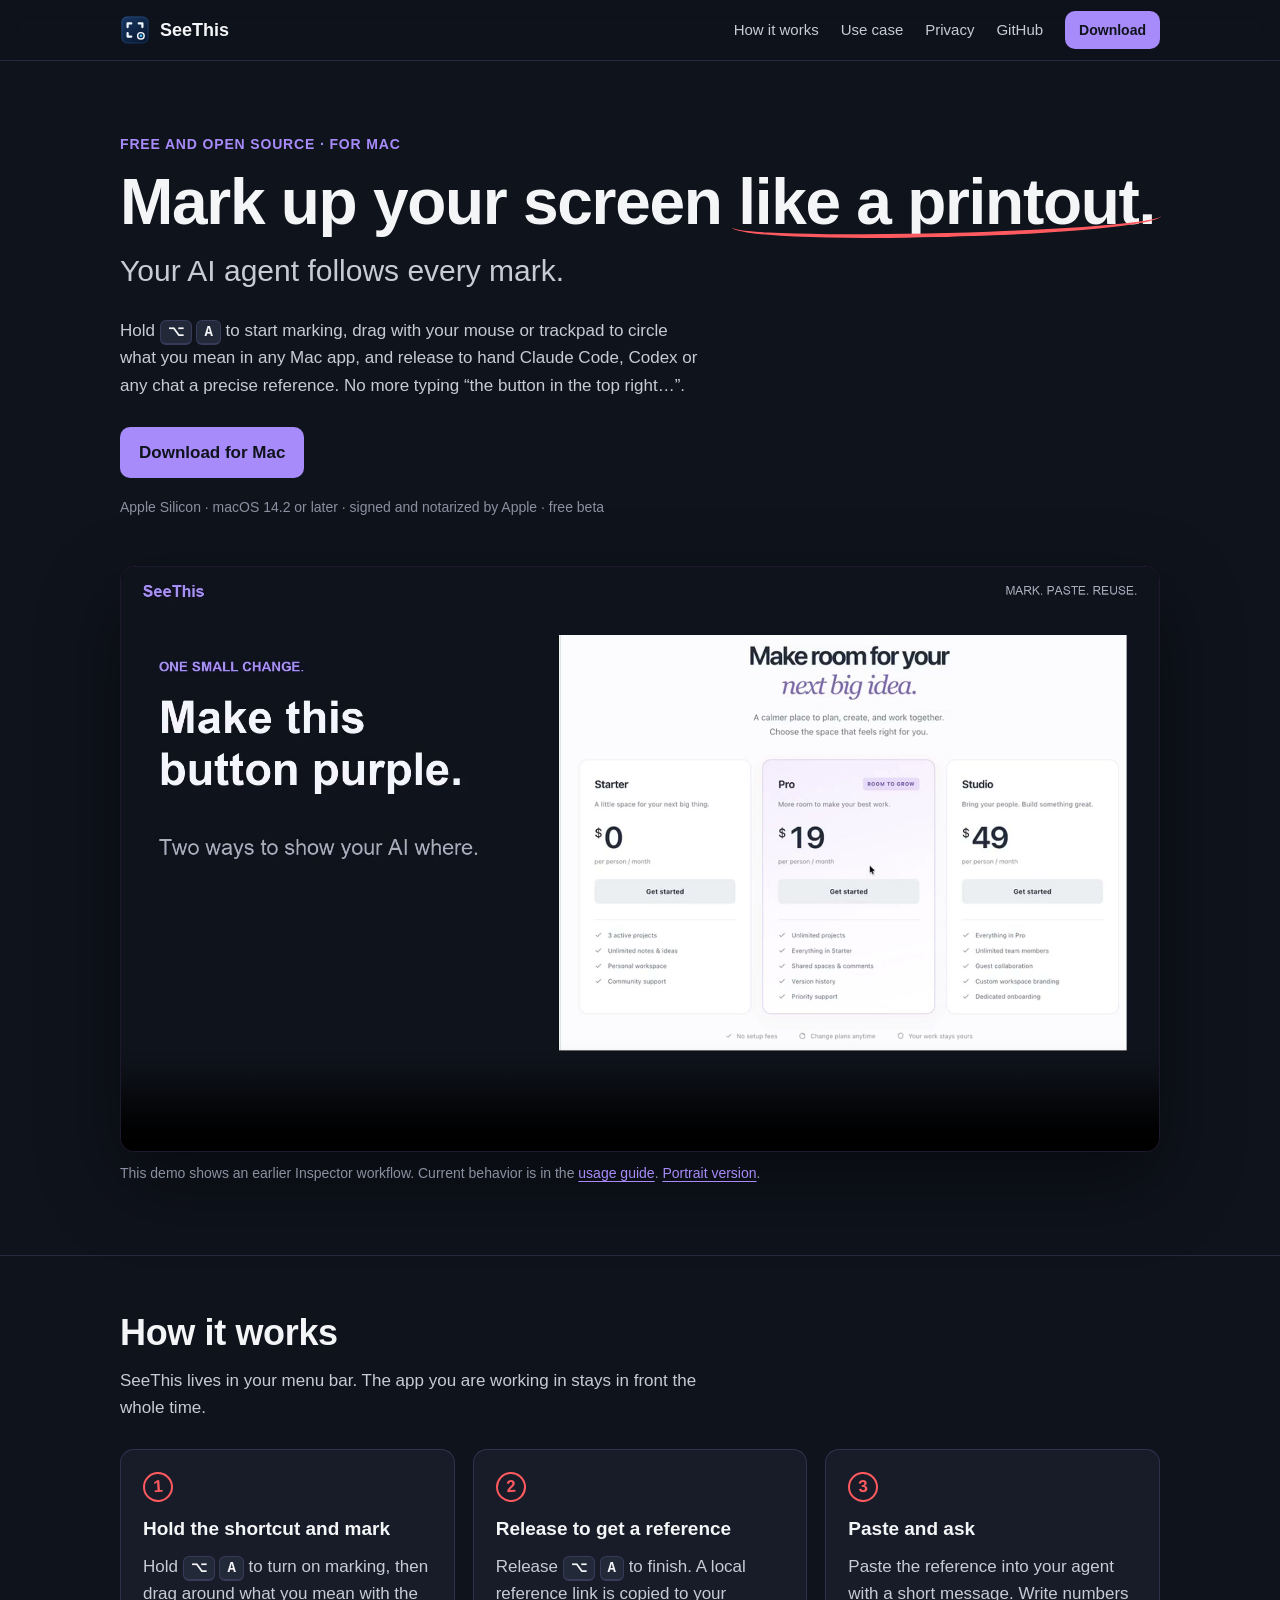
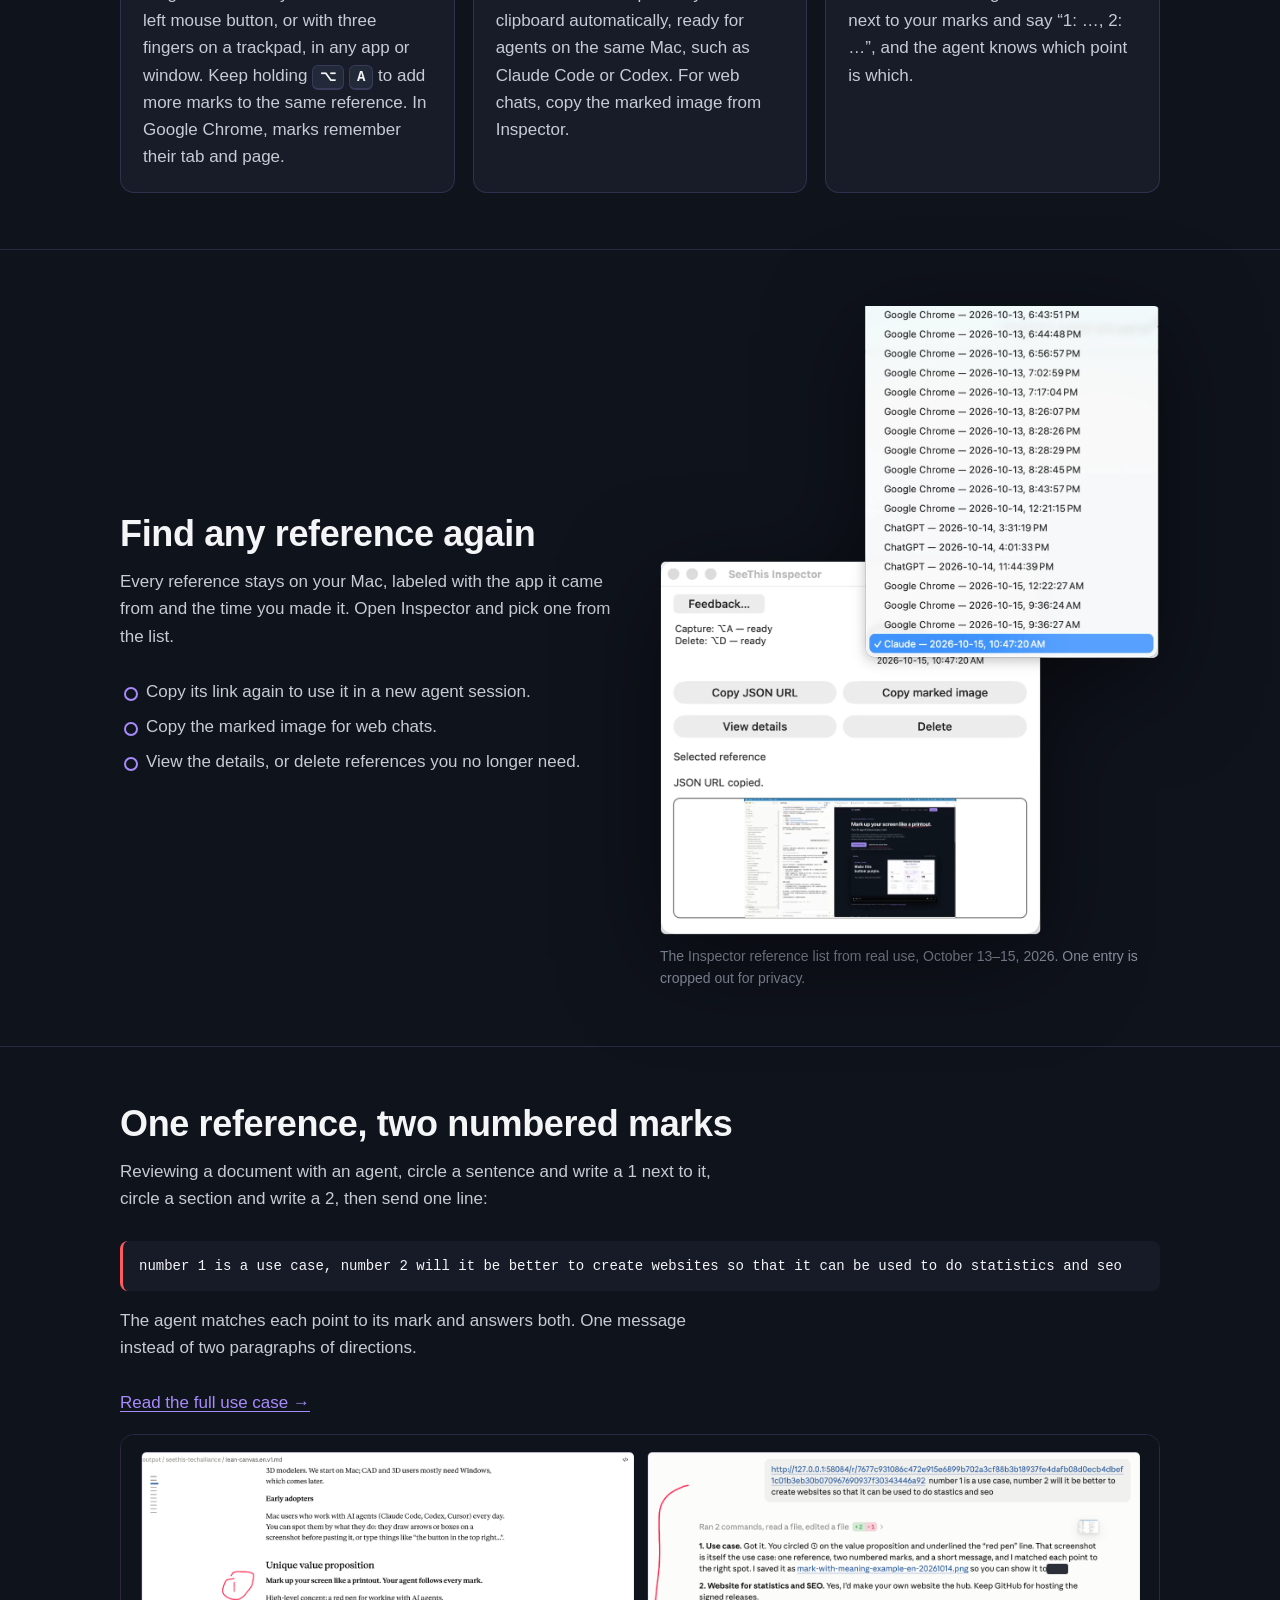
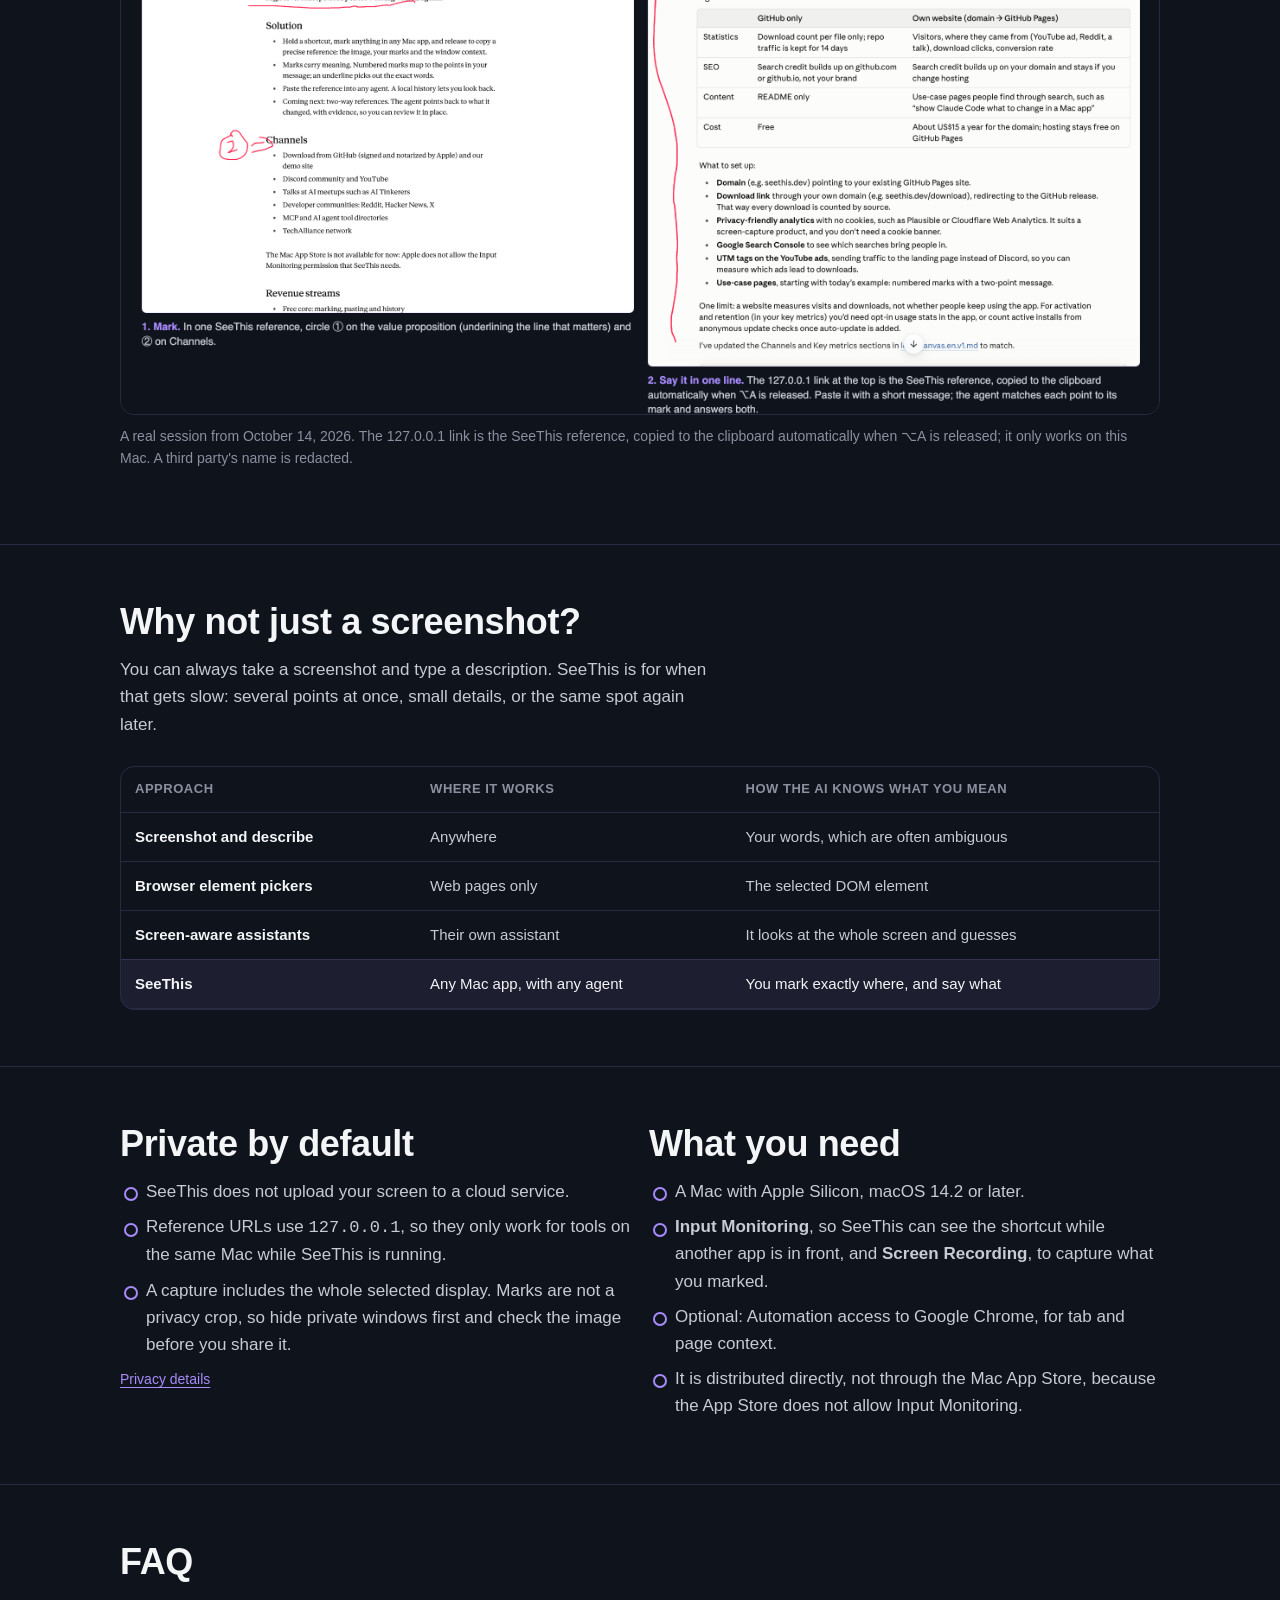
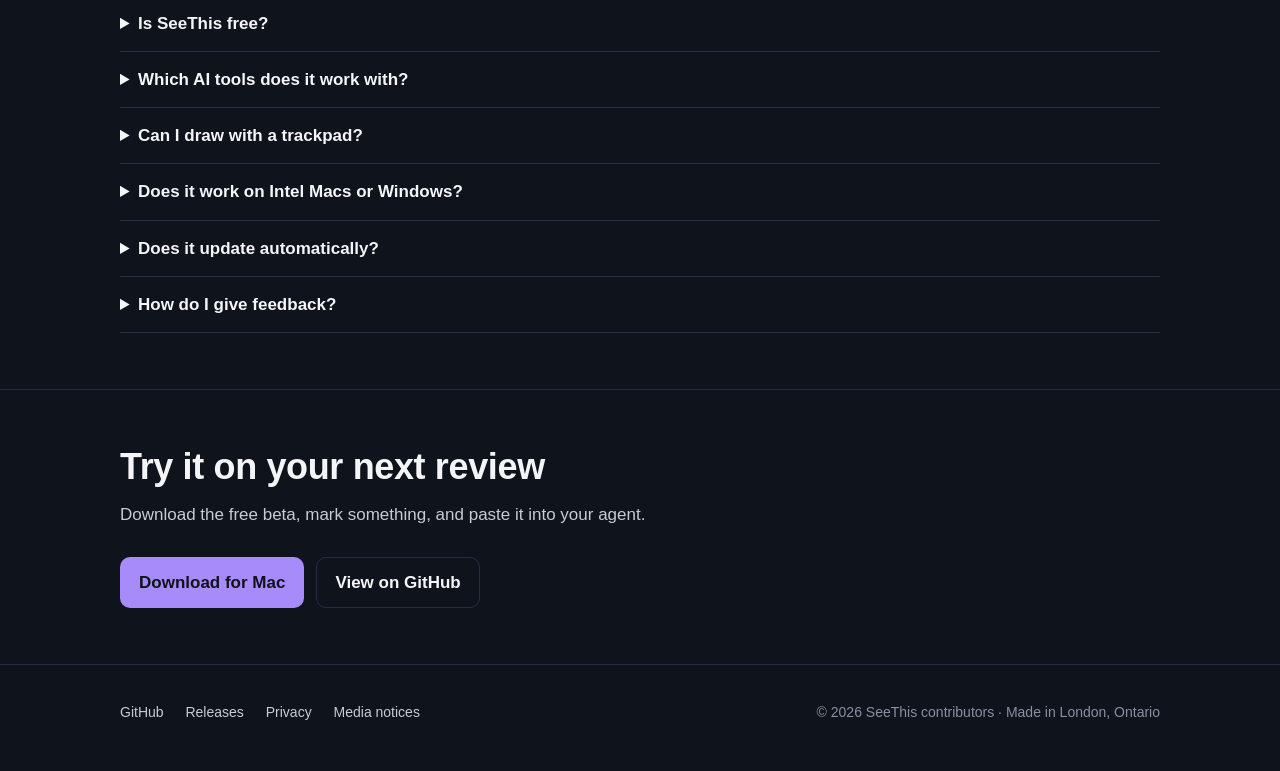
==== index.html @ 5abd6891 "Fix Inspector section layout: inside the page container, two columns, background removed Co-Authored" ====
<!doctype html>
<html lang="en">
<head>
  <meta charset="utf-8">
  <meta name="viewport" content="width=device-width, initial-scale=1">
  <title>SeeThis: mark up your Mac screen for AI agents</title>
  <meta name="description" content="SeeThis is a free, open-source Mac app for working with AI agents. Hold a shortcut, mark anything on your screen, and give Claude Code, Codex or any chat a precise reference instead of a vague screenshot.">
  <link rel="canonical" href="https://seethis.dev/">
  <link rel="icon" href="/assets/icon.svg" type="image/svg+xml">
  <link rel="apple-touch-icon" href="/assets/apple-touch-icon.png">
  <meta name="theme-color" content="#0f131c">

  <meta property="og:type" content="website">
  <meta property="og:site_name" content="SeeThis">
  <meta property="og:url" content="https://seethis.dev/">
  <meta property="og:title" content="SeeThis: mark up your Mac screen for AI agents">
  <meta property="og:description" content="Mark up your screen like a printout. Your agent follows every mark. Free and open source for Mac.">
  <meta property="og:image" content="https://seethis.dev/assets/og.png">
  <meta property="og:image:width" content="1200">
  <meta property="og:image:height" content="630">
  <meta name="twitter:card" content="summary_large_image">
  <meta name="twitter:title" content="SeeThis: mark up your Mac screen for AI agents">
  <meta name="twitter:description" content="Mark up your screen like a printout. Your agent follows every mark.">
  <meta name="twitter:image" content="https://seethis.dev/assets/og.png">

  <link rel="stylesheet" href="/assets/site.css?v=8">

  <script type="application/ld+json">
  {
    "@context": "https://schema.org",
    "@type": "SoftwareApplication",
    "name": "SeeThis",
    "description": "A Mac app for working with AI agents: mark anything on your screen and share a precise reference with Claude Code, Codex or any chat.",
    "applicationCategory": "DeveloperApplication",
    "operatingSystem": "macOS 14.2 or later (Apple Silicon)",
    "softwareVersion": "0.1.1-beta.1",
    "license": "https://opensource.org/licenses/MIT",
    "url": "https://seethis.dev/",
    "downloadUrl": "https://seethis.dev/download/",
    "image": "https://seethis.dev/assets/og.png",
    "offers": { "@type": "Offer", "price": "0", "priceCurrency": "USD" },
    "author": { "@type": "Person", "name": "Ying Zhang" },
    "sameAs": ["https://github.com/amingclawdev/seethis"]
  }
  </script>
</head>
<body>
  <header class="site-header">
    <div class="wrap">
      <a class="brand" href="/"><img src="/assets/icon.svg" alt="" width="30" height="30">SeeThis</a>
      <nav class="nav" aria-label="Main">
        <a href="#how">How it works</a>
        <a href="/use-cases/numbered-marks/">Use case</a>
        <a href="#privacy">Privacy</a>
        <a href="https://github.com/amingclawdev/seethis">GitHub</a>
        <a class="btn small" href="/download/">Download</a>
      </nav>
    </div>
  </header>

  <main>
    <section class="hero">
      <div class="wrap">
        <p class="eyebrow">Free and open source · for Mac</p>
        <h1>Mark up your screen <span class="mark">like a printout.</span></h1>
        <p class="sub">Your AI agent follows every mark.</p>
        <p class="lead">Hold <kbd>⌥</kbd> <kbd>A</kbd> to start marking, drag with your mouse or trackpad to circle what you mean in any Mac app, and release to hand Claude Code, Codex or any chat a precise reference. No more typing “the button in the top right…”.</p>
        <div class="cta">
          <a class="btn" href="/download/">Download for Mac</a>
          <span class="meta">Apple Silicon · macOS 14.2 or later · signed and notarized by Apple · free beta</span>
        </div>
      </div>
    </section>

    <section id="demo" class="flush">
      <div class="wrap">
        <div class="video-frame">
          <video controls playsinline preload="metadata" poster="/assets/demo/SeeThis-landscape-v3-thumbnail.jpg" aria-label="SeeThis demo video">
            <source src="/assets/demo/SeeThis-landscape-v3-public.mp4" type="video/mp4">
            Your browser cannot play this video. <a href="/assets/demo/SeeThis-landscape-v3-public.mp4">Open the MP4</a> instead.
          </video>
        </div>
        <p class="note">This demo shows an earlier Inspector workflow. Current behavior is in the <a href="https://github.com/amingclawdev/seethis/blob/main/docs/USAGE.md">usage guide</a>. <a href="/assets/demo/SeeThis-portrait-v3-public.mp4">Portrait version</a>.</p>
      </div>
    </section>

    <section id="how">
      <div class="wrap">
        <h2>How it works</h2>
        <p class="section-lead">SeeThis lives in your menu bar. The app you are working in stays in front the whole time.</p>
        <div class="grid three">
          <div class="card">
            <span class="step-num">1</span>
            <h3>Hold the shortcut and mark</h3>
            <p>Hold <kbd>⌥</kbd> <kbd>A</kbd> to turn on marking, then drag around what you mean with the left mouse button, or with three fingers on a trackpad, in any app or window. Keep holding <kbd>⌥</kbd> <kbd>A</kbd> to add more marks to the same reference. In Google Chrome, marks remember their tab and page.</p>
          </div>
          <div class="card">
            <span class="step-num">2</span>
            <h3>Release to get a reference</h3>
            <p>Release <kbd>⌥</kbd> <kbd>A</kbd> to finish. A local reference link is copied to your clipboard automatically, ready for agents on the same Mac, such as Claude Code or Codex. For web chats, copy the marked image from Inspector.</p>
          </div>
          <div class="card">
            <span class="step-num">3</span>
            <h3>Paste and ask</h3>
            <p>Paste the reference into your agent with a short message. Write numbers next to your marks and say “1: …, 2: …”, and the agent knows which point is which.</p>
          </div>
        </div>
      </div>
    </section>

    <section id="history">
      <div class="wrap split">
        <div>
          <h2>Find any reference again</h2>
          <p class="section-lead">Every reference stays on your Mac, labeled with the app it came from and the time you made it. Open Inspector and pick one from the list.</p>
          <ul class="checks">
            <li>Copy its link again to use it in a new agent session.</li>
            <li>Copy the marked image for web chats.</li>
            <li>View the details, or delete references you no longer need.</li>
          </ul>
        </div>
        <figure class="shot cutout">
          <img src="/assets/inspector-references.png" width="1165" height="1465" loading="lazy" alt="SeeThis Inspector with its reference list open: entries such as Google Chrome, ChatGPT and Claude, each with a date and time, plus Copy JSON URL, Copy marked image, View details and Delete buttons.">
          <figcaption>The Inspector reference list from real use, October 13–15, 2026. One entry is cropped out for privacy.</figcaption>
        </figure>
      </div>
    </section>

    <section id="usecase">
      <div class="wrap">
        <div>
          <h2>One reference, two numbered marks</h2>
          <p class="section-lead">Reviewing a document with an agent, circle a sentence and write a 1 next to it, circle a section and write a 2, then send one line:</p>
          <div class="quote">number 1 is a use case, number 2 will it be better to create websites so that it can be used to do statistics and seo</div>
          <p class="section-lead">The agent matches each point to its mark and answers both. One message instead of two paragraphs of directions.</p>
          </div>
        <p><a href="/use-cases/numbered-marks/">Read the full use case →</a></p>
        <figure class="shot">
          <a href="/assets/use-case-numbered-marks.png"><img src="/assets/use-case-numbered-marks.png" width="2400" height="1340" loading="lazy" alt="Left: a document with a hand-drawn circle 1 on the value proposition and circle 2 on Channels. Right: the pasted SeeThis reference link, the one-line message, and the agent's reply addressing point 1 and point 2 separately."></a>
          <figcaption>A real session from October 14, 2026. The 127.0.0.1 link is the SeeThis reference, copied to the clipboard automatically when ⌥A is released; it only works on this Mac. A third party's name is redacted.</figcaption>
        </figure>
      </div>
    </section>

    <section id="why">
      <div class="wrap">
        <h2>Why not just a screenshot?</h2>
        <p class="section-lead">You can always take a screenshot and type a description. SeeThis is for when that gets slow: several points at once, small details, or the same spot again later.</p>
        <div class="table-scroll">
          <table class="compare">
            <thead><tr><th>Approach</th><th>Where it works</th><th>How the AI knows what you mean</th></tr></thead>
            <tbody>
              <tr><td>Screenshot and describe</td><td>Anywhere</td><td>Your words, which are often ambiguous</td></tr>
              <tr><td>Browser element pickers</td><td>Web pages only</td><td>The selected DOM element</td></tr>
              <tr><td>Screen-aware assistants</td><td>Their own assistant</td><td>It looks at the whole screen and guesses</td></tr>
              <tr class="us"><td>SeeThis</td><td>Any Mac app, with any agent</td><td>You mark exactly where, and say what</td></tr>
            </tbody>
          </table>
        </div>
      </div>
    </section>

    <section id="privacy">
      <div class="wrap grid two">
        <div>
          <h2>Private by default</h2>
          <ul class="checks">
            <li>SeeThis does not upload your screen to a cloud service.</li>
            <li>Reference URLs use <code>127.0.0.1</code>, so they only work for tools on the same Mac while SeeThis is running.</li>
            <li>A capture includes the whole selected display. Marks are not a privacy crop, so hide private windows first and check the image before you share it.</li>
          </ul>
          <p class="note"><a href="https://github.com/amingclawdev/seethis/blob/main/PRIVACY.md">Privacy details</a></p>
        </div>
        <div>
          <h2>What you need</h2>
          <ul class="checks">
            <li>A Mac with Apple Silicon, macOS 14.2 or later.</li>
            <li><strong>Input Monitoring</strong>, so SeeThis can see the shortcut while another app is in front, and <strong>Screen Recording</strong>, to capture what you marked.</li>
            <li>Optional: Automation access to Google Chrome, for tab and page context.</li>
            <li>It is distributed directly, not through the Mac App Store, because the App Store does not allow Input Monitoring.</li>
          </ul>
        </div>
      </div>
    </section>

    <section id="faq">
      <div class="wrap">
        <h2>FAQ</h2>
        <details><summary>Is SeeThis free?</summary><p>Yes. SeeThis is open source under the MIT license.</p></details>
        <details><summary>Which AI tools does it work with?</summary><p>Agents running on the same Mac, such as Claude Code or Codex, can read the local reference URL directly. For web chats and remote assistants, paste or attach the marked image.</p></details>
        <details><summary>Can I draw with a trackpad?</summary><p>Yes. Hold <kbd>⌥</kbd> <kbd>A</kbd>, then click and drag, or use three-finger drag if it is turned on in System Settings → Accessibility → Pointer Control → Trackpad Options.</p></details>
        <details><summary>Does it work on Intel Macs or Windows?</summary><p>Not yet. The current beta is for Apple Silicon Macs on macOS 14.2 or later.</p></details>
        <details><summary>Does it update automatically?</summary><p>Not yet. New versions are published on the <a href="https://github.com/amingclawdev/seethis/releases">GitHub releases page</a>.</p></details>
        <details><summary>How do I give feedback?</summary><p>Choose Feedback… in the menu bar to open an email draft, or open an issue on <a href="https://github.com/amingclawdev/seethis/issues">GitHub</a>.</p></details>
      </div>
    </section>

    <section>
      <div class="wrap">
        <h2>Try it on your next review</h2>
        <p class="section-lead">Download the free beta, mark something, and paste it into your agent.</p>
        <div class="cta"><a class="btn" href="/download/">Download for Mac</a><a class="btn ghost" href="https://github.com/amingclawdev/seethis">View on GitHub</a></div>
      </div>
    </section>
  </main>

  <footer class="site-footer">
    <div class="wrap">
      <div>
        <a href="https://github.com/amingclawdev/seethis">GitHub</a>
        <a href="https://github.com/amingclawdev/seethis/releases">Releases</a>
        <a href="https://github.com/amingclawdev/seethis/blob/main/PRIVACY.md">Privacy</a>
        <a href="https://github.com/amingclawdev/seethis/blob/main/THIRD_PARTY_NOTICES.md">Media notices</a>
      </div>
      <div>© 2026 SeeThis contributors · Made in London, Ontario</div>
    </div>
  </footer>
</body>
</html>
---- assets/site.css ----
:root {
  --navy-900: #0f131c;
  --navy-800: #161b27;
  --navy-700: #222938;
  --ink: #f4f5f7;
  --ink-muted: #c6cbd4;
  --ink-faint: #8a90a0;
  --cyan: #a78bfa;
  --pen: #ff5a5f;
  --line: rgba(167, 139, 250, 0.18);
  --card: rgba(26, 31, 44, 0.78);
  --radius: 14px;
  --max: 1080px;
  color-scheme: dark;
}

* { box-sizing: border-box; }

html { scroll-behavior: smooth; }

body {
  margin: 0;
  background: var(--navy-900);
  background-image: radial-gradient(1100px 560px at 85% -12%, rgba(124, 92, 230, 0.22), transparent 70%);
  color: var(--ink);
  font: 17px/1.6 -apple-system, BlinkMacSystemFont, "SF Pro Text", "Segoe UI", Roboto, Helvetica, Arial, sans-serif;
  -webkit-font-smoothing: antialiased;
}

a { color: var(--cyan); text-underline-offset: 3px; }
a:hover { color: #c4b5fd; }
a:focus-visible, button:focus-visible, video:focus-visible { outline: 3px solid var(--cyan); outline-offset: 3px; border-radius: 6px; }

.wrap { max-width: var(--max); margin: 0 auto; padding: 0 20px; }

/* Header */
.site-header { position: sticky; top: 0; z-index: 10; background: rgba(15, 19, 28, 0.84); backdrop-filter: blur(10px); border-bottom: 1px solid var(--line); }
.site-header .wrap { display: flex; align-items: center; justify-content: space-between; height: 60px; gap: 16px; }
.brand { display: flex; align-items: center; gap: 10px; color: var(--ink); text-decoration: none; font-weight: 700; font-size: 18px; }
.brand img { width: 30px; height: 30px; }
.nav { display: flex; align-items: center; gap: 22px; font-size: 15px; }
.nav a { color: var(--ink-muted); text-decoration: none; }
.nav a:hover { color: var(--ink); }
.nav .btn { color: var(--navy-900); }

.btn { display: inline-flex; align-items: center; gap: 8px; padding: 11px 18px; border-radius: 10px; font-weight: 650; text-decoration: none; background: var(--cyan); color: var(--navy-900); border: 1px solid transparent; }
.btn:hover { background: #c4b5fd; color: var(--navy-900); }
.btn.ghost { background: transparent; color: var(--ink); border-color: var(--line); }
.btn.ghost:hover { border-color: var(--cyan); color: var(--ink); }
.btn.small { padding: 7px 13px; font-size: 14px; }

/* Hero */
.hero { padding: 72px 0 40px; }
section.hero { border-top: 0; }
.eyebrow { color: var(--cyan); font-weight: 650; font-size: 14px; letter-spacing: 0.06em; text-transform: uppercase; margin: 0 0 14px; }
h1 { font-size: clamp(36px, 6.2vw, 64px); line-height: 1.06; letter-spacing: -0.02em; margin: 0 0 10px; }
h1 .mark { position: relative; white-space: nowrap; }
h1 .mark::after { content: ""; position: absolute; left: -6px; right: -6px; bottom: 2px; height: 0.42em; border-bottom: 4px solid var(--pen); border-radius: 50%; transform: rotate(-1.5deg); }
.hero .sub { font-size: clamp(22px, 3vw, 30px); color: var(--ink-muted); margin: 0 0 22px; font-weight: 500; }
.hero p.lead { max-width: 62ch; color: var(--ink-muted); margin: 0 0 28px; }
.cta { display: flex; flex-wrap: wrap; gap: 12px; align-items: center; }
.cta .meta { color: var(--ink-faint); font-size: 14px; flex-basis: 100%; margin-top: 6px; }

/* Sections */
section { padding: 56px 0; border-top: 1px solid var(--line); }
section.flush { border-top: 0; padding-top: 8px; }
h2 { font-size: clamp(26px, 3.6vw, 36px); line-height: 1.15; letter-spacing: -0.01em; margin: 0 0 14px; }
h3 { font-size: 19px; margin: 0 0 8px; }
.section-lead { color: var(--ink-muted); max-width: 64ch; margin: 0 0 28px; }

.video-frame { border-radius: var(--radius); overflow: hidden; border: 1px solid var(--line); background: #000; box-shadow: 0 30px 80px rgba(0, 0, 0, 0.45); }
.video-frame video { display: block; width: 100%; aspect-ratio: 16 / 9; }
.note { color: var(--ink-faint); font-size: 14px; margin-top: 10px; }

.grid { display: grid; gap: 18px; }
.grid.three { grid-template-columns: repeat(3, 1fr); }
.grid.two { grid-template-columns: repeat(2, 1fr); }
.card { background: var(--card); border: 1px solid var(--line); border-radius: var(--radius); padding: 22px; }
.card p { color: var(--ink-muted); margin: 0; }
.step-num { display: inline-flex; width: 30px; height: 30px; align-items: center; justify-content: center; border: 2.5px solid var(--pen); border-radius: 50%; color: var(--pen); font-weight: 800; margin-bottom: 12px; transform: rotate(-4deg); }
kbd { font: 600 14px/1 ui-monospace, SFMono-Regular, Menlo, monospace; background: var(--navy-700); border: 1px solid var(--line); border-bottom-width: 2px; border-radius: 6px; padding: 3px 7px; color: var(--ink); }

.compare { width: 100%; border-collapse: collapse; font-size: 15px; }
.compare th, .compare td { text-align: left; padding: 12px 14px; border-bottom: 1px solid var(--line); vertical-align: top; }
.compare th { color: var(--ink-faint); font-weight: 600; font-size: 13px; text-transform: uppercase; letter-spacing: 0.04em; }
.compare td:first-child { font-weight: 600; color: var(--ink); }
.compare td { color: var(--ink-muted); }
.compare tr.us td { color: var(--ink); background: rgba(167, 139, 250, 0.09); }
.table-scroll { overflow-x: auto; border: 1px solid var(--line); border-radius: var(--radius); }

.usecase { display: grid; grid-template-columns: 1.1fr 1fr; gap: 28px; align-items: center; }
.usecase svg { width: 100%; height: auto; display: block; border-radius: var(--radius); border: 1px solid var(--line); }
.quote { background: var(--navy-800); border-left: 3px solid var(--pen); padding: 14px 16px; border-radius: 8px; color: var(--ink); font-family: ui-monospace, SFMono-Regular, Menlo, monospace; font-size: 14px; margin: 16px 0; }

ul.checks { list-style: none; padding: 0; margin: 0; }
ul.checks li { padding-left: 26px; position: relative; margin: 8px 0; color: var(--ink-muted); }
ul.checks li::before { content: ""; position: absolute; left: 4px; top: 0.55em; width: 10px; height: 10px; border-radius: 50%; border: 2px solid var(--cyan); }

details { border-bottom: 1px solid var(--line); padding: 14px 0; }
summary { cursor: pointer; font-weight: 600; }
details p { color: var(--ink-muted); margin: 10px 0 0; }

figure.shot { margin: 8px 0 18px; }
figure.shot img { display: block; width: 100%; height: auto; border-radius: var(--radius); border: 1px solid var(--line); }
.split { display: grid; grid-template-columns: 1fr 1fr; gap: 40px; align-items: center; }
.split figure.shot { margin: 0; }
figure.shot.cutout img { border: 0; border-radius: 0; filter: drop-shadow(0 24px 48px rgba(0, 0, 0, 0.5)); }
figure.shot figcaption { color: var(--ink-faint); font-size: 14px; margin-top: 10px; }

/* Article pages */
.article { max-width: 760px; }
.article p, .article li { color: var(--ink-muted); }
.article h2 { margin-top: 40px; }
.crumb { font-size: 14px; color: var(--ink-faint); margin: 32px 0 0; }
.crumb a { color: var(--ink-faint); }

/* Footer */
.site-footer { border-top: 1px solid var(--line); padding: 36px 0 48px; color: var(--ink-faint); font-size: 14px; }
.site-footer .wrap { display: flex; flex-wrap: wrap; justify-content: space-between; gap: 16px; }
.site-footer a { color: var(--ink-muted); text-decoration: none; margin-right: 18px; }
.site-footer a:hover { color: var(--ink); }

@media (max-width: 820px) {
  .grid.three, .grid.two, .usecase, .split { grid-template-columns: 1fr; }
  .nav a:not(.btn) { display: none; }
  .hero { padding-top: 48px; }
}
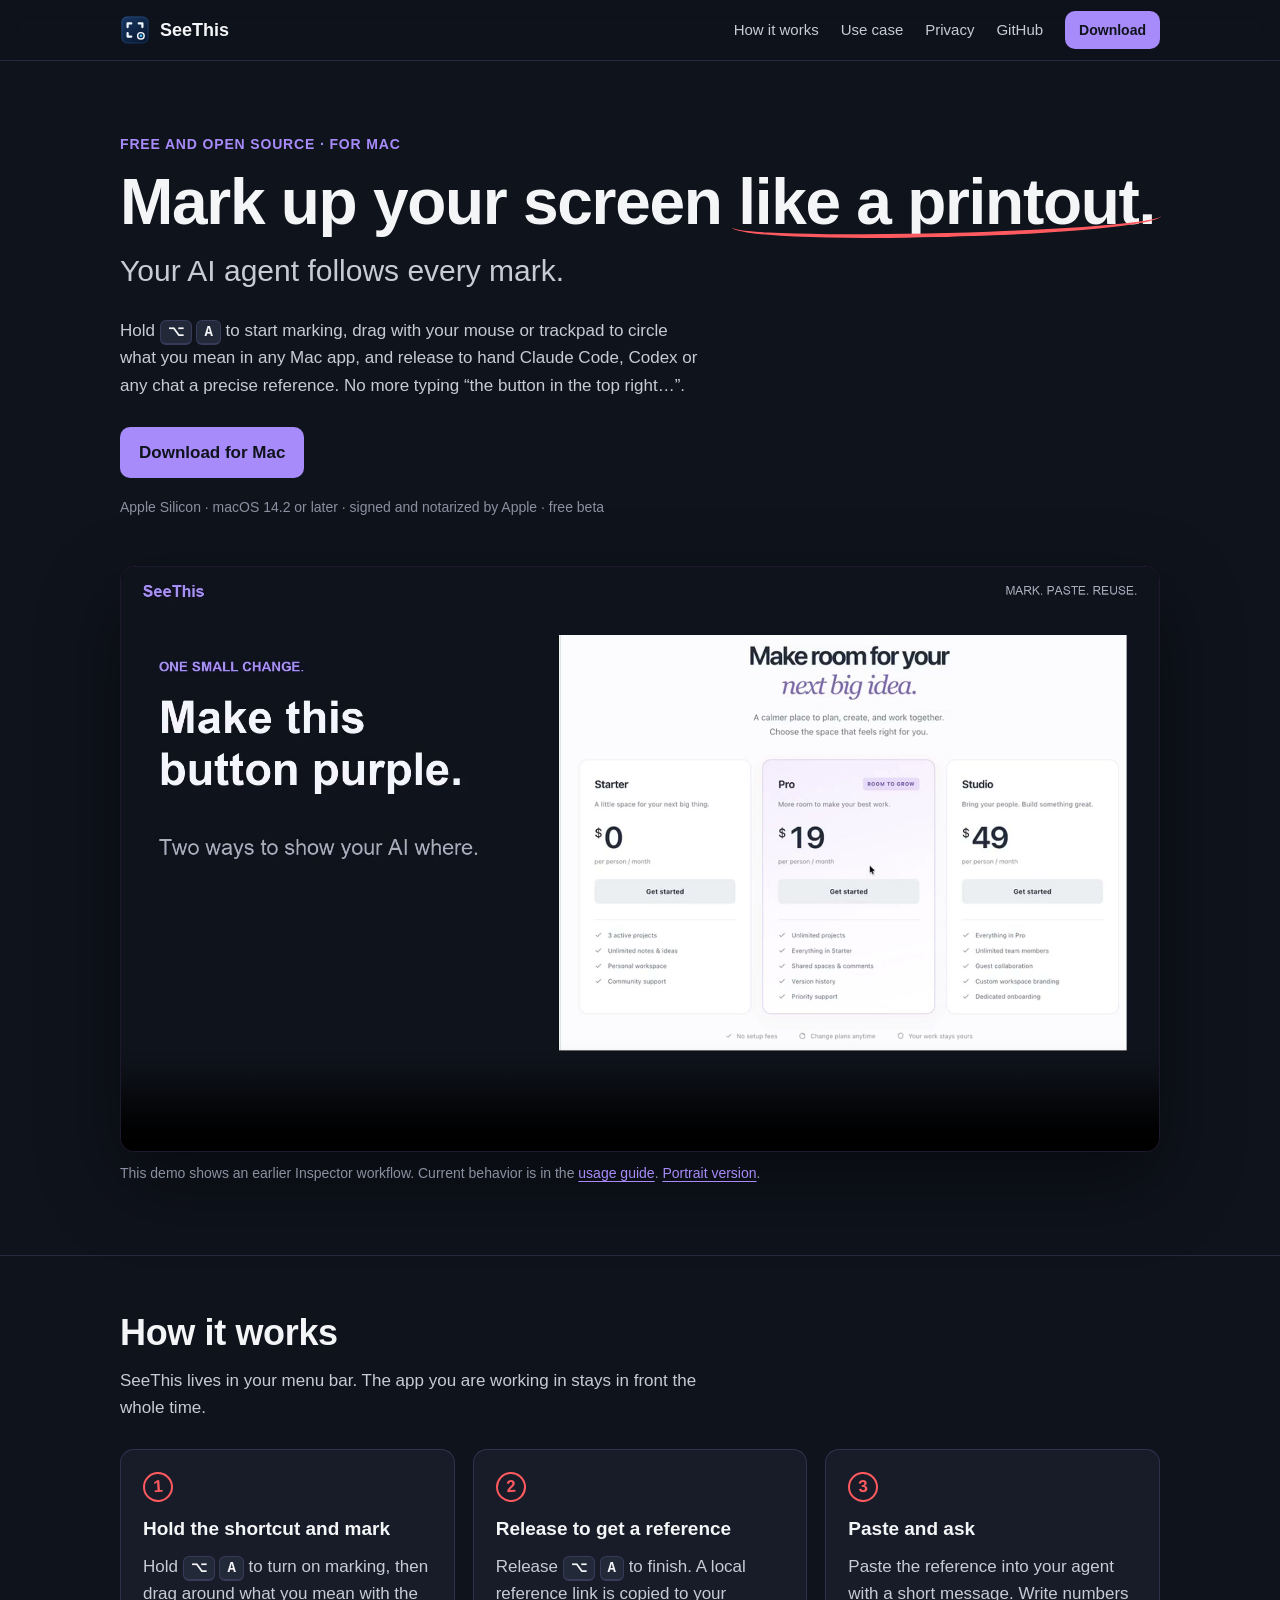
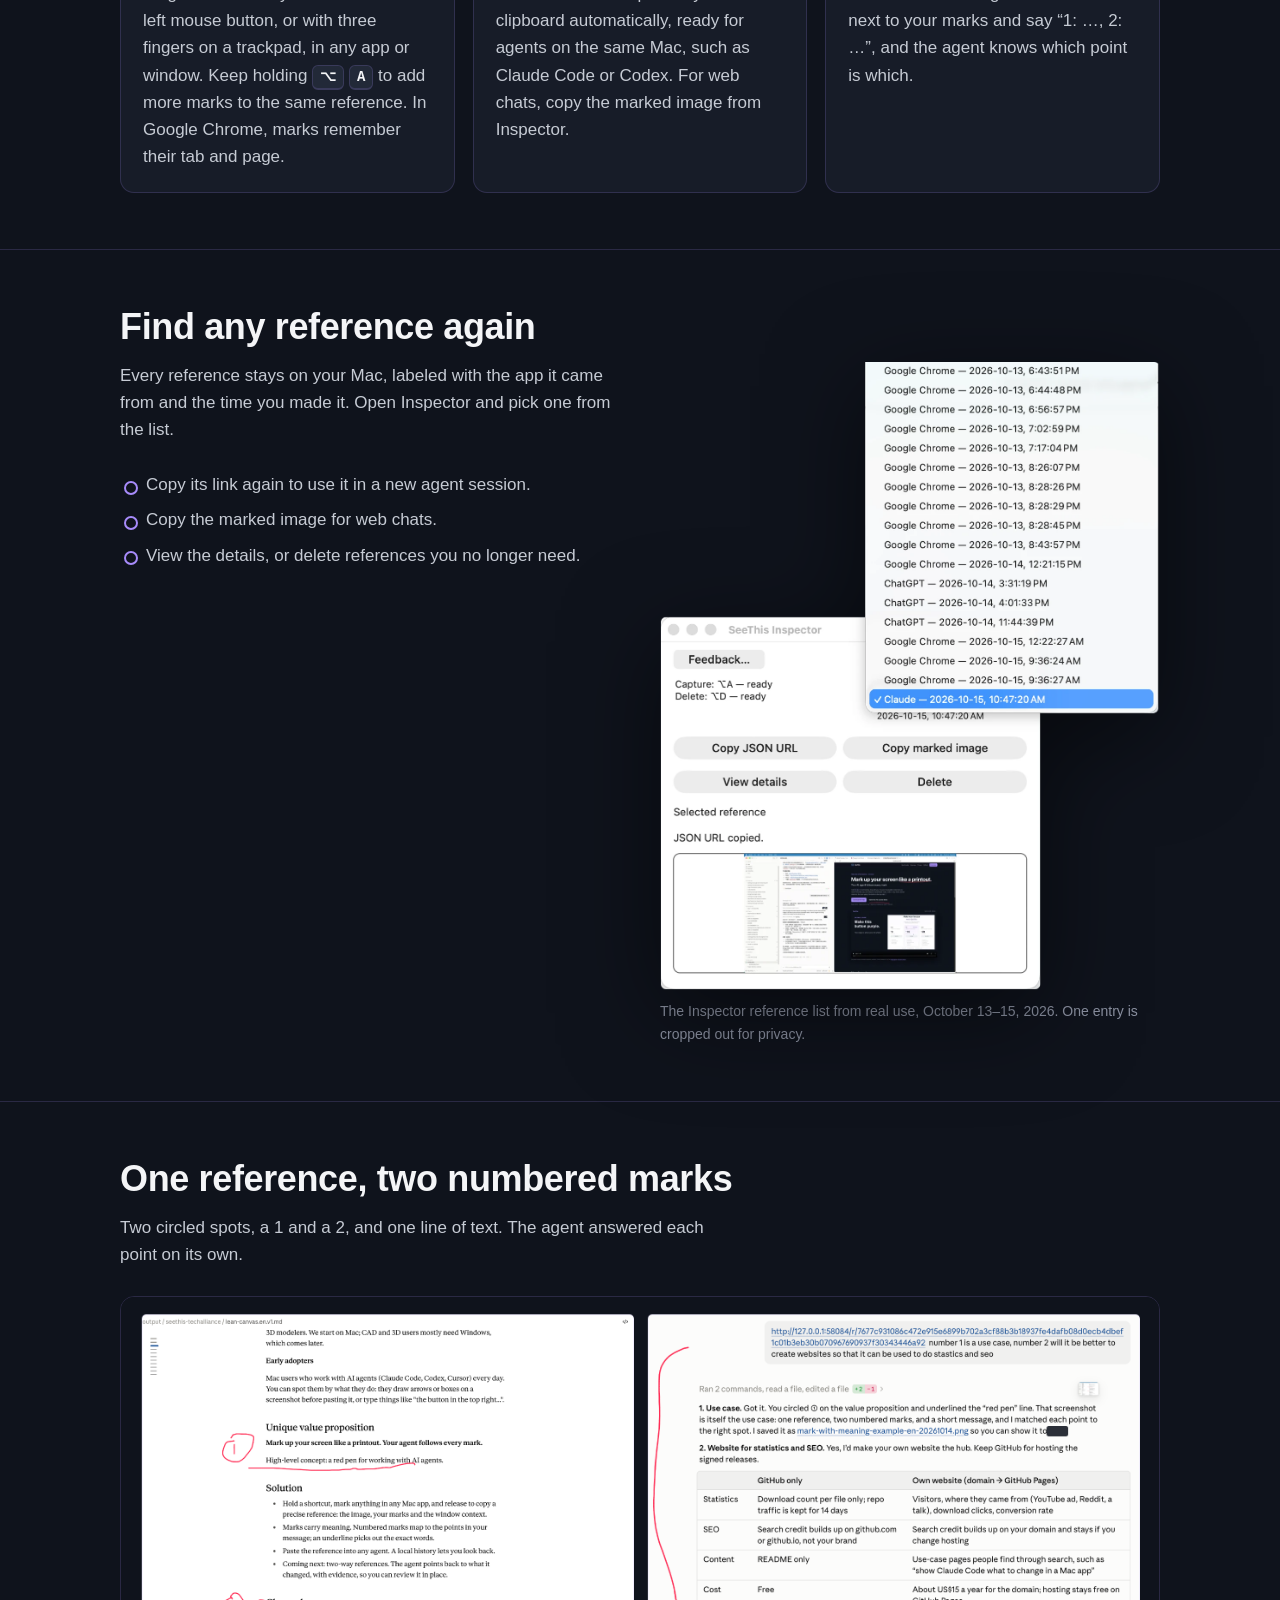
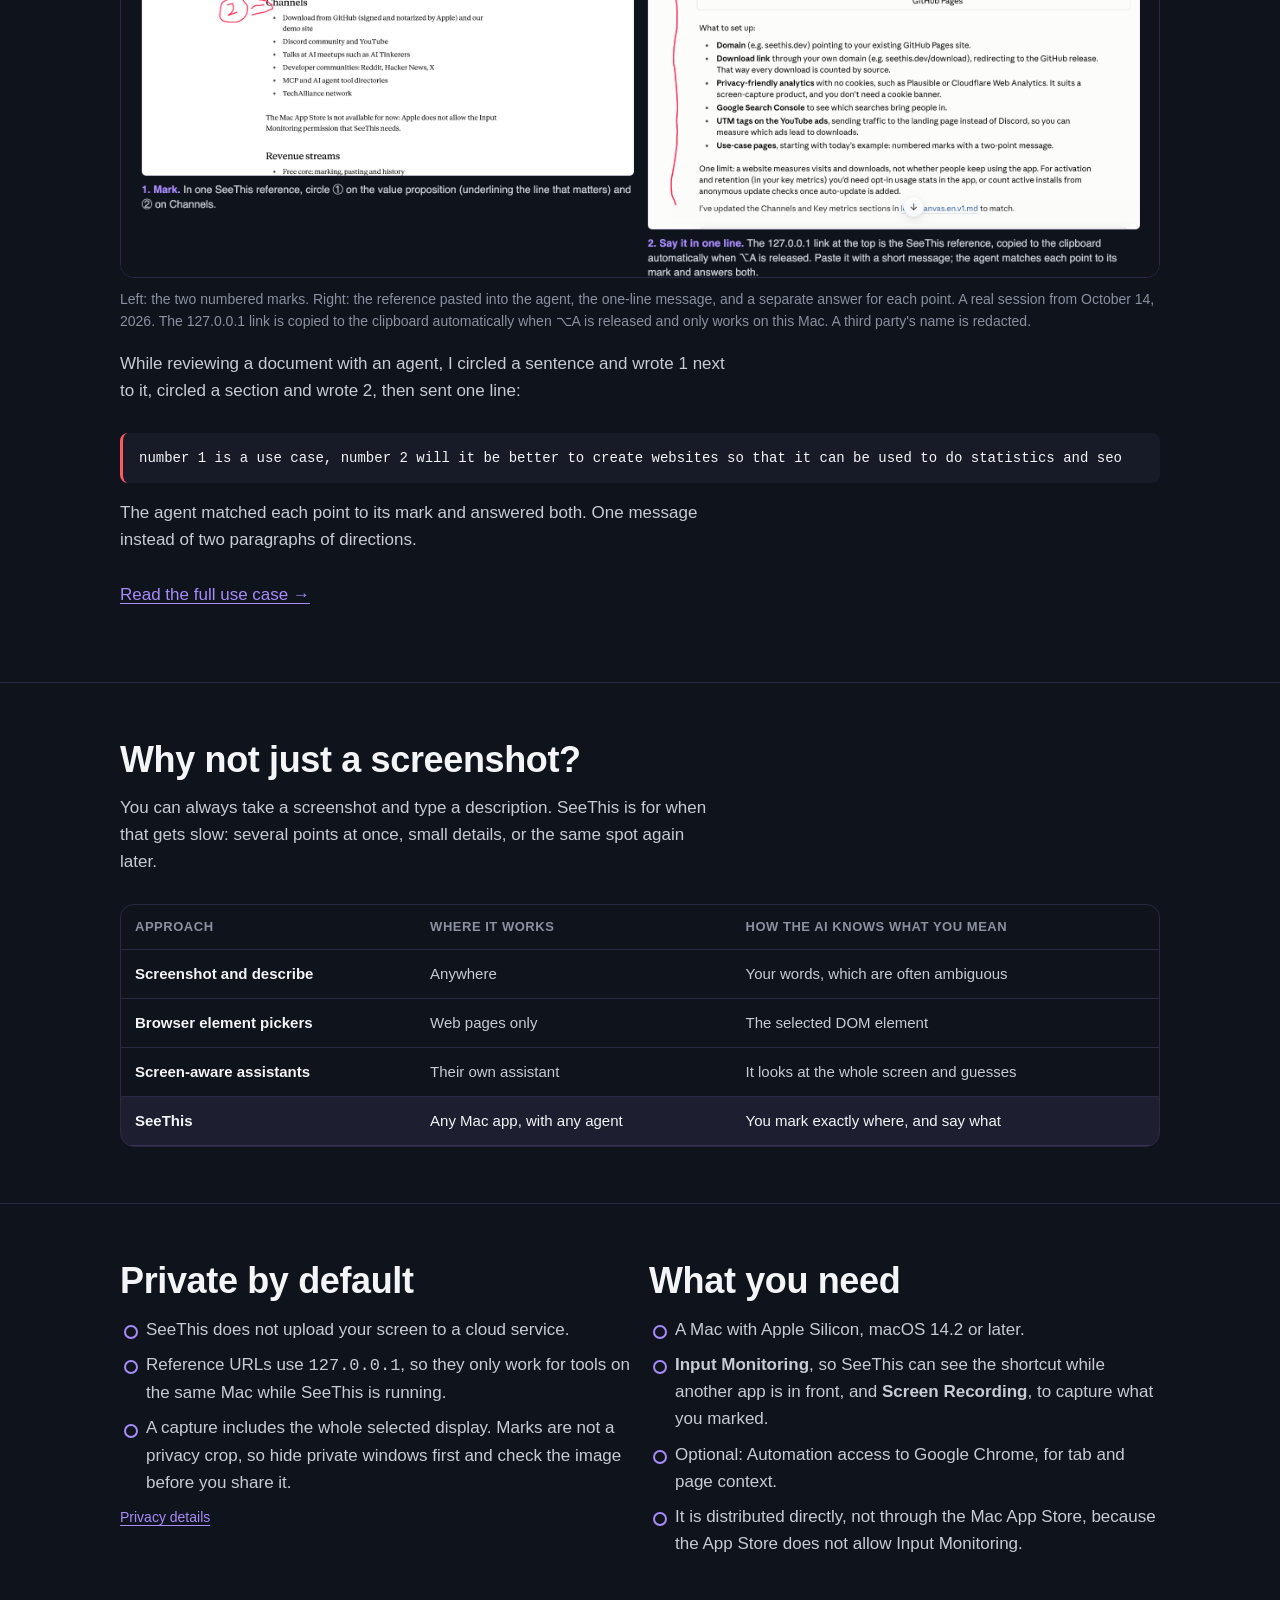
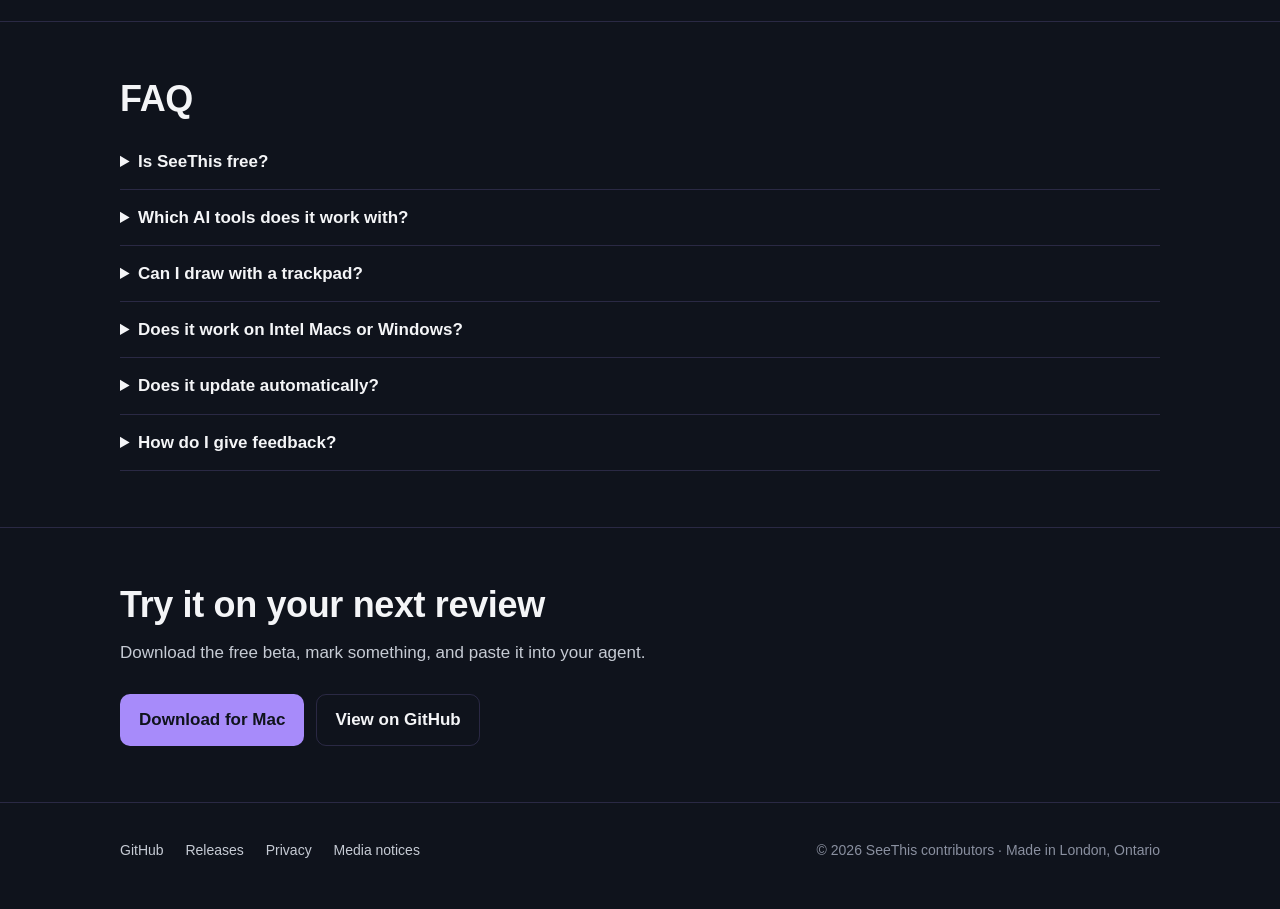
==== commit 015334e9: "Show screenshots before the explanation on the use case and Inspector sections Co-Authored-By: Claud" ====
--- a/index.html
+++ b/index.html
@@ -23,7 +23,7 @@
   <meta name="twitter:description" content="Mark up your screen like a printout. Your agent follows every mark.">
   <meta name="twitter:image" content="https://seethis.dev/assets/og.png">
 
-  <link rel="stylesheet" href="/assets/site.css?v=8">
+  <link rel="stylesheet" href="/assets/site.css?v=11">
 
   <script type="application/ld+json">
   {
@@ -109,36 +109,37 @@
     </section>
 
     <section id="history">
-      <div class="wrap split">
-        <div>
-          <h2>Find any reference again</h2>
-          <p class="section-lead">Every reference stays on your Mac, labeled with the app it came from and the time you made it. Open Inspector and pick one from the list.</p>
-          <ul class="checks">
-            <li>Copy its link again to use it in a new agent session.</li>
-            <li>Copy the marked image for web chats.</li>
-            <li>View the details, or delete references you no longer need.</li>
-          </ul>
-        </div>
-        <figure class="shot cutout">
-          <img src="/assets/inspector-references.png" width="1165" height="1465" loading="lazy" alt="SeeThis Inspector with its reference list open: entries such as Google Chrome, ChatGPT and Claude, each with a date and time, plus Copy JSON URL, Copy marked image, View details and Delete buttons.">
-          <figcaption>The Inspector reference list from real use, October 13–15, 2026. One entry is cropped out for privacy.</figcaption>
-        </figure>
+      <div class="wrap">
+        <h2>Find any reference again</h2>
+        <div class="split">
+          <div>
+            <p class="section-lead">Every reference stays on your Mac, labeled with the app it came from and the time you made it. Open Inspector and pick one from the list.</p>
+            <ul class="checks">
+              <li>Copy its link again to use it in a new agent session.</li>
+              <li>Copy the marked image for web chats.</li>
+              <li>View the details, or delete references you no longer need.</li>
+            </ul>
+          </div>
+          <figure class="shot cutout">
+            <img src="/assets/inspector-references.png" width="1165" height="1465" loading="lazy" alt="SeeThis Inspector with its reference list open: entries such as Google Chrome, ChatGPT and Claude, each with a date and time, plus Copy JSON URL, Copy marked image, View details and Delete buttons.">
+            <figcaption>The Inspector reference list from real use, October 13–15, 2026. One entry is cropped out for privacy.</figcaption>
+          </figure>
+        </div>
       </div>
     </section>
 
     <section id="usecase">
       <div class="wrap">
-        <div>
-          <h2>One reference, two numbered marks</h2>
-          <p class="section-lead">Reviewing a document with an agent, circle a sentence and write a 1 next to it, circle a section and write a 2, then send one line:</p>
-          <div class="quote">number 1 is a use case, number 2 will it be better to create websites so that it can be used to do statistics and seo</div>
-          <p class="section-lead">The agent matches each point to its mark and answers both. One message instead of two paragraphs of directions.</p>
-          </div>
-        <p><a href="/use-cases/numbered-marks/">Read the full use case →</a></p>
+        <h2>One reference, two numbered marks</h2>
+        <p class="section-lead">Two circled spots, a 1 and a 2, and one line of text. The agent answered each point on its own.</p>
         <figure class="shot">
           <a href="/assets/use-case-numbered-marks.png"><img src="/assets/use-case-numbered-marks.png" width="2400" height="1340" loading="lazy" alt="Left: a document with a hand-drawn circle 1 on the value proposition and circle 2 on Channels. Right: the pasted SeeThis reference link, the one-line message, and the agent's reply addressing point 1 and point 2 separately."></a>
-          <figcaption>A real session from October 14, 2026. The 127.0.0.1 link is the SeeThis reference, copied to the clipboard automatically when ⌥A is released; it only works on this Mac. A third party's name is redacted.</figcaption>
+          <figcaption>Left: the two numbered marks. Right: the reference pasted into the agent, the one-line message, and a separate answer for each point. A real session from October 14, 2026. The 127.0.0.1 link is copied to the clipboard automatically when ⌥A is released and only works on this Mac. A third party's name is redacted.</figcaption>
         </figure>
+        <p class="section-lead">While reviewing a document with an agent, I circled a sentence and wrote 1 next to it, circled a section and wrote 2, then sent one line:</p>
+        <div class="quote">number 1 is a use case, number 2 will it be better to create websites so that it can be used to do statistics and seo</div>
+        <p class="section-lead">The agent matched each point to its mark and answered both. One message instead of two paragraphs of directions.</p>
+        <p><a href="/use-cases/numbered-marks/">Read the full use case →</a></p>
       </div>
     </section>
 
--- a/assets/site.css
+++ b/assets/site.css
@@ -102,7 +102,7 @@
 
 figure.shot { margin: 8px 0 18px; }
 figure.shot img { display: block; width: 100%; height: auto; border-radius: var(--radius); border: 1px solid var(--line); }
-.split { display: grid; grid-template-columns: 1fr 1fr; gap: 40px; align-items: center; }
+.split { display: grid; grid-template-columns: 1fr 1fr; gap: 40px; align-items: start; }
 .split figure.shot { margin: 0; }
 figure.shot.cutout img { border: 0; border-radius: 0; filter: drop-shadow(0 24px 48px rgba(0, 0, 0, 0.5)); }
 figure.shot figcaption { color: var(--ink-faint); font-size: 14px; margin-top: 10px; }
@@ -111,6 +111,9 @@
 .article { max-width: 760px; }
 .article p, .article li { color: var(--ink-muted); }
 .article h2 { margin-top: 40px; }
+.article .hero { padding: 24px 0 20px; }
+.article h1 { font-size: clamp(32px, 4.8vw, 48px); }
+.article figure.wide { position: relative; left: 50%; transform: translateX(-50%); width: min(1040px, calc(100vw - 40px)); }
 .crumb { font-size: 14px; color: var(--ink-faint); margin: 32px 0 0; }
 .crumb a { color: var(--ink-faint); }
 
@@ -122,6 +125,7 @@
 
 @media (max-width: 820px) {
   .grid.three, .grid.two, .usecase, .split { grid-template-columns: 1fr; }
+  .split figure.shot { order: -1; }
   .nav a:not(.btn) { display: none; }
   .hero { padding-top: 48px; }
 }
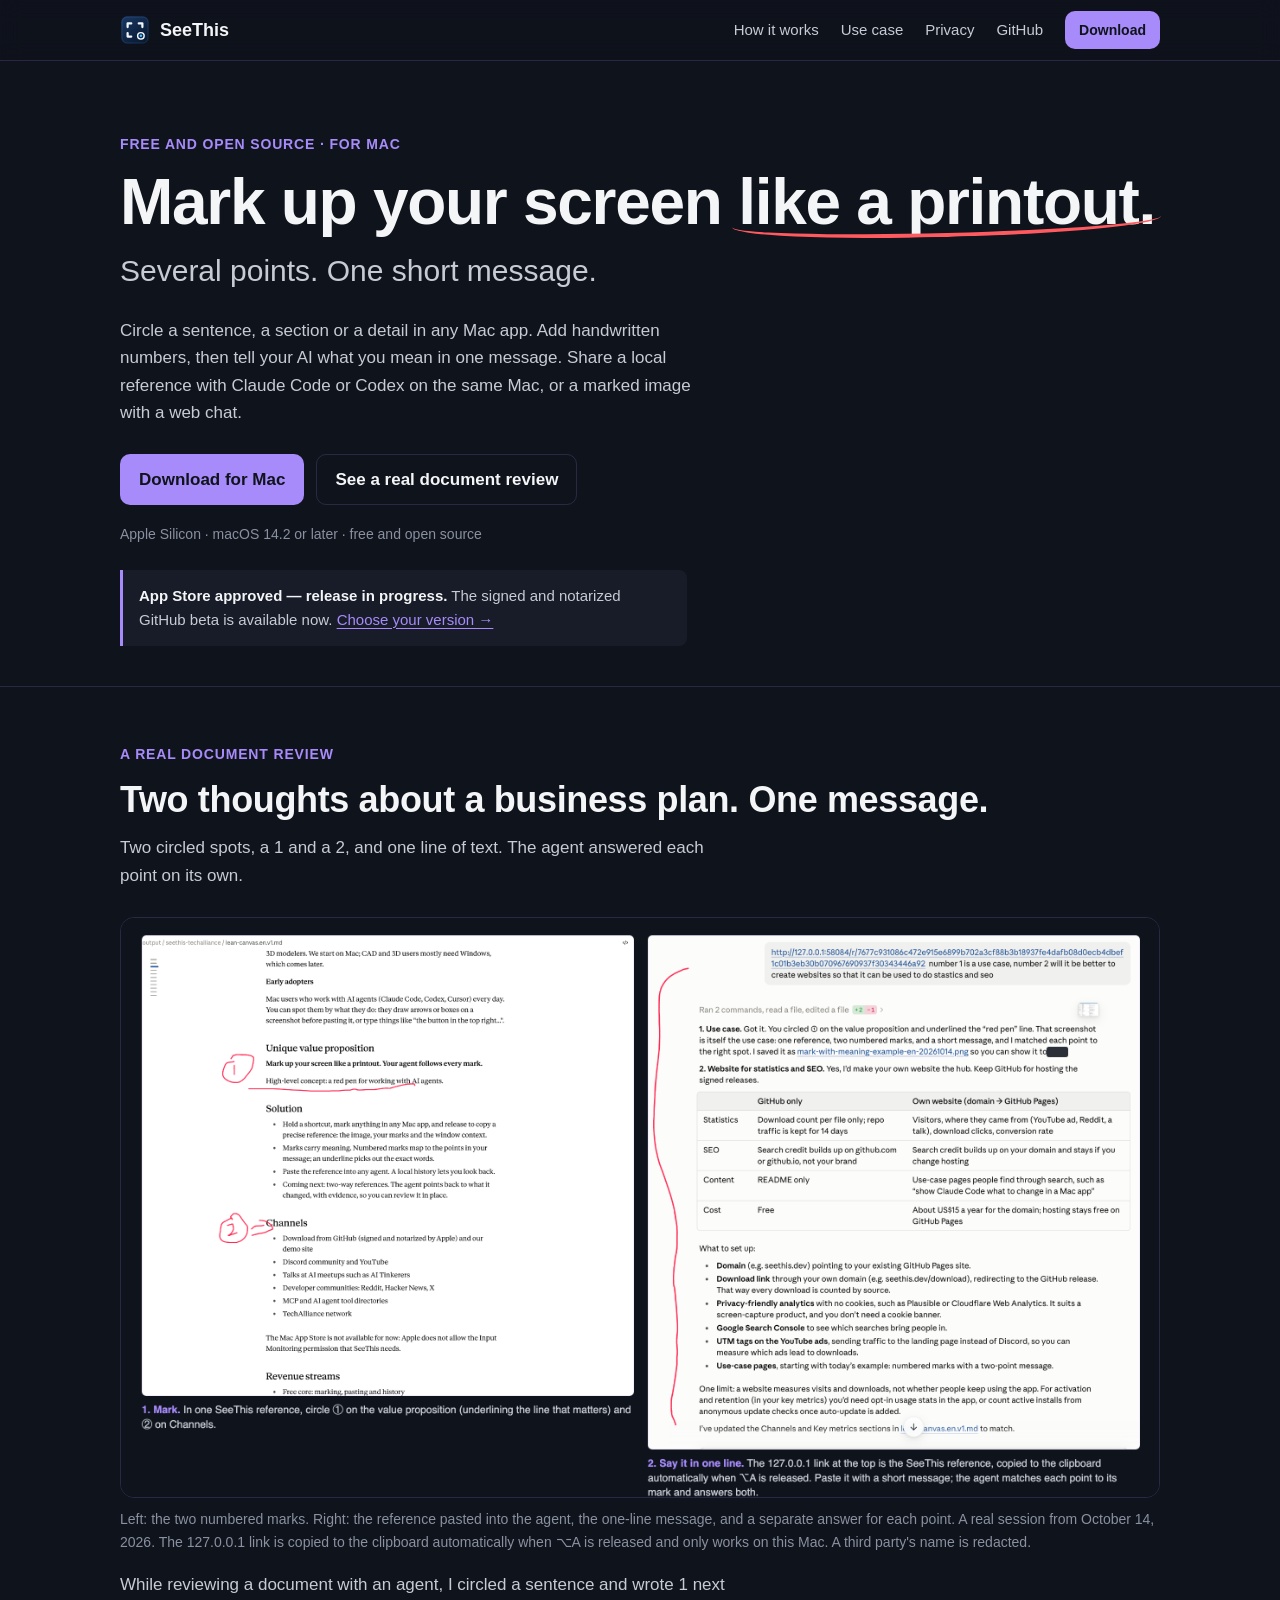
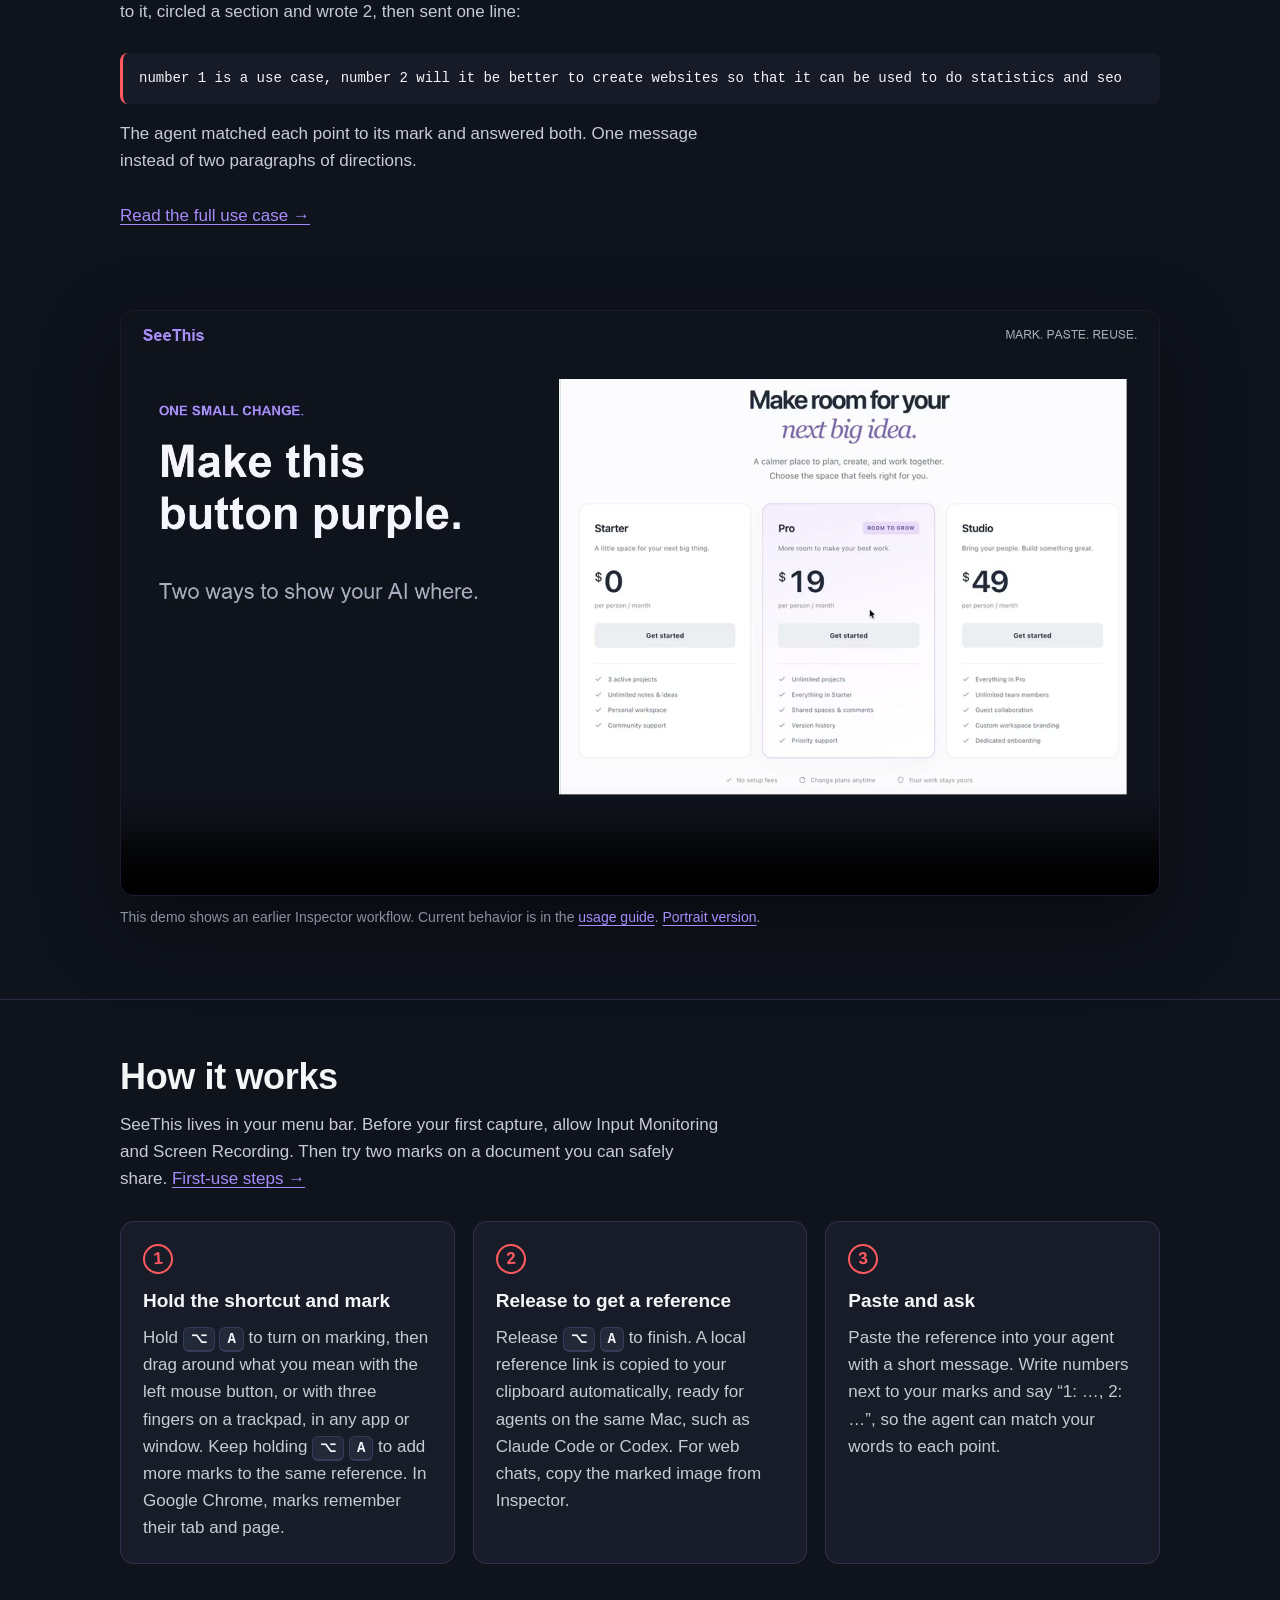
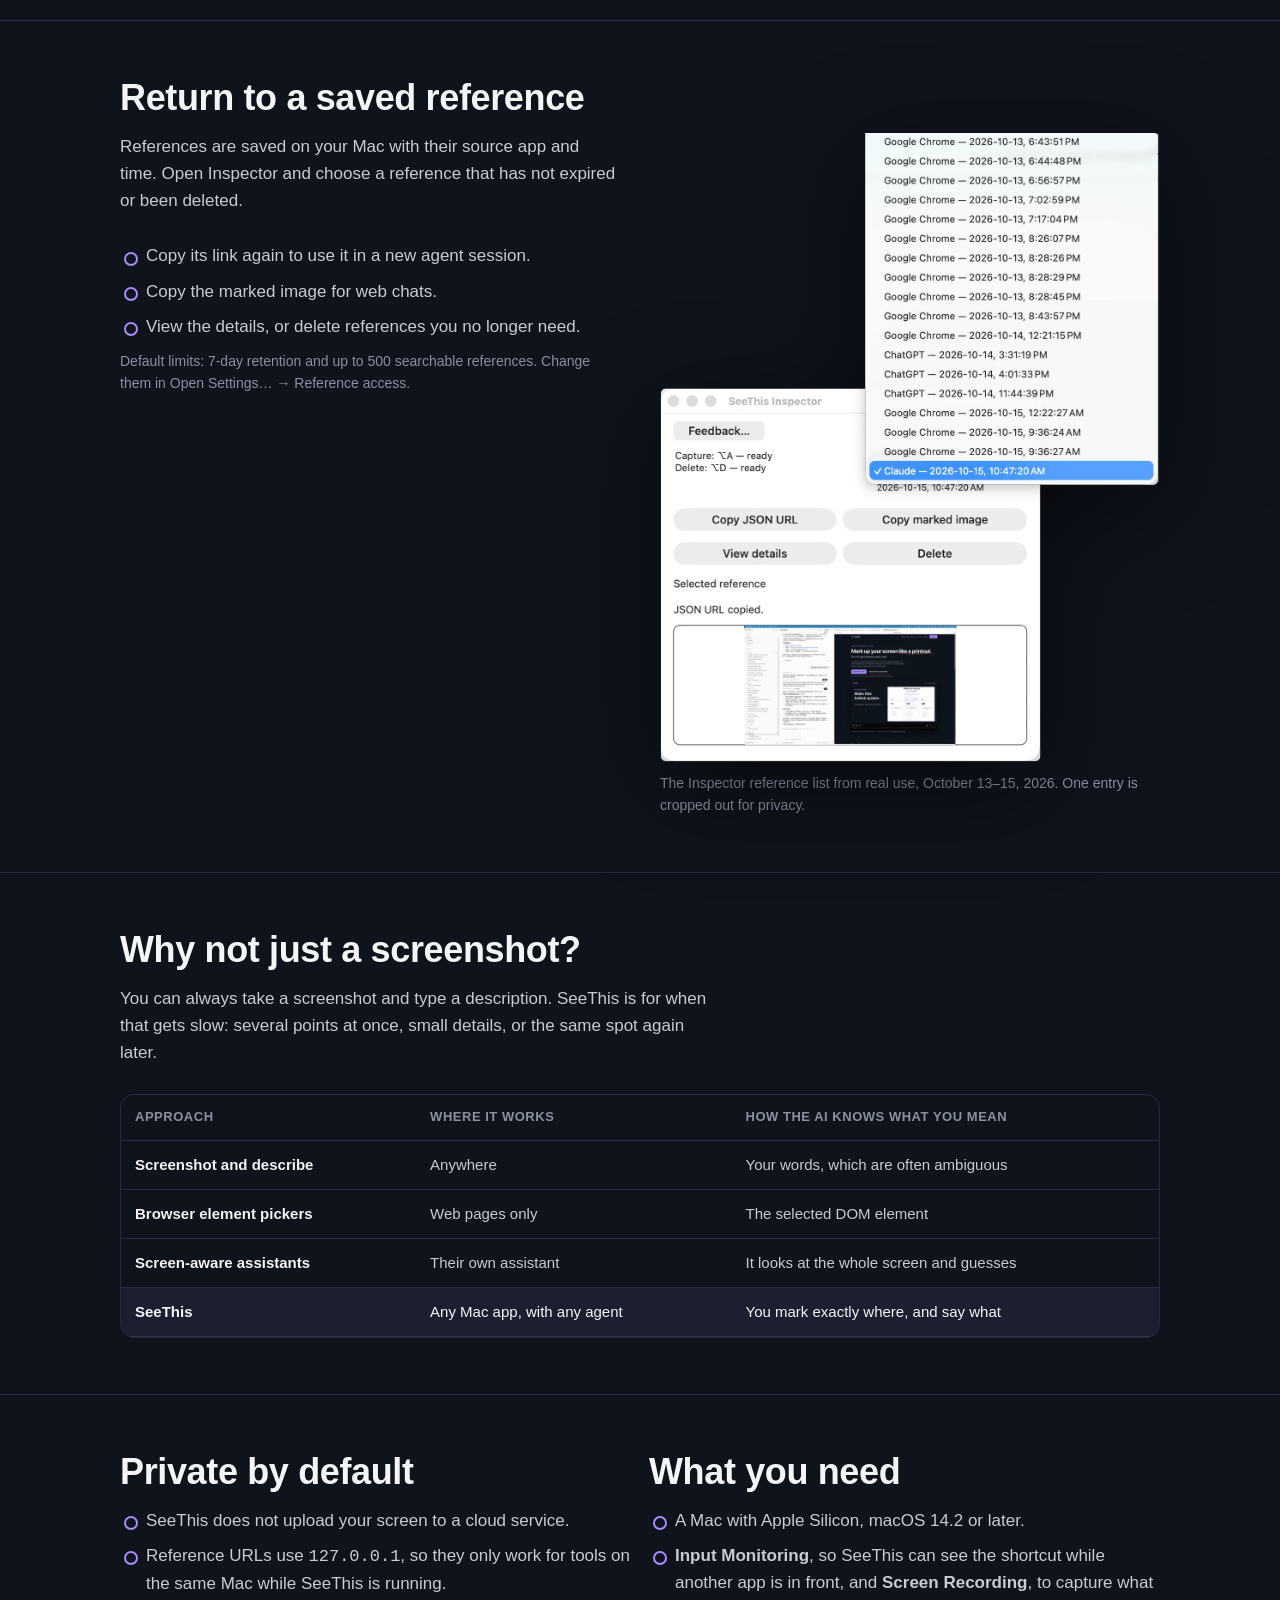
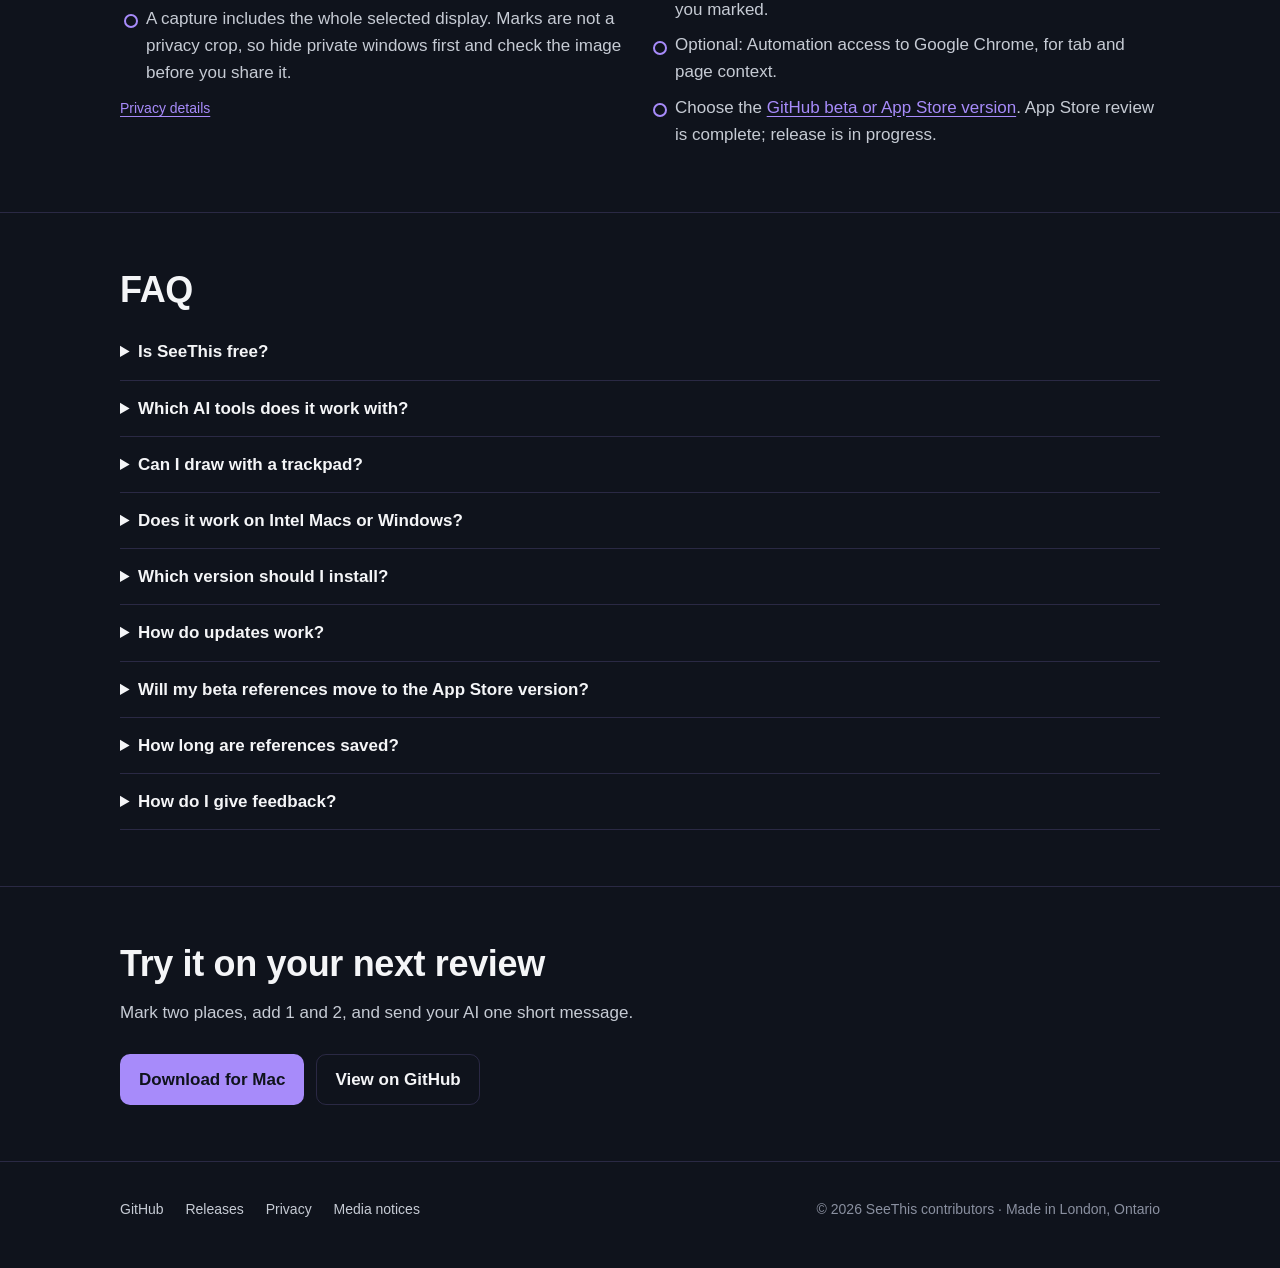
==== commit 674ea90b: "Prepare website for App Store release and clarify first use" ====
--- a/index.html
+++ b/index.html
@@ -4,7 +4,7 @@
   <meta charset="utf-8">
   <meta name="viewport" content="width=device-width, initial-scale=1">
   <title>SeeThis: mark up your Mac screen for AI agents</title>
-  <meta name="description" content="SeeThis is a free, open-source Mac app for working with AI agents. Hold a shortcut, mark anything on your screen, and give Claude Code, Codex or any chat a precise reference instead of a vague screenshot.">
+  <meta name="description" content="Circle several places in a document, design or webpage and give your AI feedback in one message. Free and open source for Apple Silicon Macs.">
   <link rel="canonical" href="https://seethis.dev/">
   <link rel="icon" href="/assets/icon.svg" type="image/svg+xml">
   <link rel="apple-touch-icon" href="/assets/apple-touch-icon.png">
@@ -14,24 +14,24 @@
   <meta property="og:site_name" content="SeeThis">
   <meta property="og:url" content="https://seethis.dev/">
   <meta property="og:title" content="SeeThis: mark up your Mac screen for AI agents">
-  <meta property="og:description" content="Mark up your screen like a printout. Your agent follows every mark. Free and open source for Mac.">
+  <meta property="og:description" content="Circle several places. Send one short message. Free and open source for Mac.">
   <meta property="og:image" content="https://seethis.dev/assets/og.png">
   <meta property="og:image:width" content="1200">
   <meta property="og:image:height" content="630">
   <meta name="twitter:card" content="summary_large_image">
   <meta name="twitter:title" content="SeeThis: mark up your Mac screen for AI agents">
-  <meta name="twitter:description" content="Mark up your screen like a printout. Your agent follows every mark.">
+  <meta name="twitter:description" content="Circle several places. Send one short message.">
   <meta name="twitter:image" content="https://seethis.dev/assets/og.png">
 
-  <link rel="stylesheet" href="/assets/site.css?v=11">
+  <link rel="stylesheet" href="/assets/site.css?v=12">
 
   <script type="application/ld+json">
   {
     "@context": "https://schema.org",
     "@type": "SoftwareApplication",
     "name": "SeeThis",
-    "description": "A Mac app for working with AI agents: mark anything on your screen and share a precise reference with Claude Code, Codex or any chat.",
-    "applicationCategory": "DeveloperApplication",
+    "description": "A Mac app for visual feedback: circle several places and share a local reference with an agent on the same Mac, or a marked image with a web chat.",
+    "applicationCategory": "ProductivityApplication",
     "operatingSystem": "macOS 14.2 or later (Apple Silicon)",
     "softwareVersion": "0.1.1-beta.1",
     "license": "https://opensource.org/licenses/MIT",
@@ -63,74 +63,21 @@
       <div class="wrap">
         <p class="eyebrow">Free and open source · for Mac</p>
         <h1>Mark up your screen <span class="mark">like a printout.</span></h1>
-        <p class="sub">Your AI agent follows every mark.</p>
-        <p class="lead">Hold <kbd>⌥</kbd> <kbd>A</kbd> to start marking, drag with your mouse or trackpad to circle what you mean in any Mac app, and release to hand Claude Code, Codex or any chat a precise reference. No more typing “the button in the top right…”.</p>
+        <p class="sub">Several points. One short message.</p>
+        <p class="lead">Circle a sentence, a section or a detail in any Mac app. Add handwritten numbers, then tell your AI what you mean in one message. Share a local reference with Claude Code or Codex on the same Mac, or a marked image with a web chat.</p>
         <div class="cta">
           <a class="btn" href="/download/">Download for Mac</a>
-          <span class="meta">Apple Silicon · macOS 14.2 or later · signed and notarized by Apple · free beta</span>
-        </div>
-      </div>
-    </section>
-
-    <section id="demo" class="flush">
-      <div class="wrap">
-        <div class="video-frame">
-          <video controls playsinline preload="metadata" poster="/assets/demo/SeeThis-landscape-v3-thumbnail.jpg" aria-label="SeeThis demo video">
-            <source src="/assets/demo/SeeThis-landscape-v3-public.mp4" type="video/mp4">
-            Your browser cannot play this video. <a href="/assets/demo/SeeThis-landscape-v3-public.mp4">Open the MP4</a> instead.
-          </video>
-        </div>
-        <p class="note">This demo shows an earlier Inspector workflow. Current behavior is in the <a href="https://github.com/amingclawdev/seethis/blob/main/docs/USAGE.md">usage guide</a>. <a href="/assets/demo/SeeThis-portrait-v3-public.mp4">Portrait version</a>.</p>
-      </div>
-    </section>
-
-    <section id="how">
-      <div class="wrap">
-        <h2>How it works</h2>
-        <p class="section-lead">SeeThis lives in your menu bar. The app you are working in stays in front the whole time.</p>
-        <div class="grid three">
-          <div class="card">
-            <span class="step-num">1</span>
-            <h3>Hold the shortcut and mark</h3>
-            <p>Hold <kbd>⌥</kbd> <kbd>A</kbd> to turn on marking, then drag around what you mean with the left mouse button, or with three fingers on a trackpad, in any app or window. Keep holding <kbd>⌥</kbd> <kbd>A</kbd> to add more marks to the same reference. In Google Chrome, marks remember their tab and page.</p>
-          </div>
-          <div class="card">
-            <span class="step-num">2</span>
-            <h3>Release to get a reference</h3>
-            <p>Release <kbd>⌥</kbd> <kbd>A</kbd> to finish. A local reference link is copied to your clipboard automatically, ready for agents on the same Mac, such as Claude Code or Codex. For web chats, copy the marked image from Inspector.</p>
-          </div>
-          <div class="card">
-            <span class="step-num">3</span>
-            <h3>Paste and ask</h3>
-            <p>Paste the reference into your agent with a short message. Write numbers next to your marks and say “1: …, 2: …”, and the agent knows which point is which.</p>
-          </div>
-        </div>
-      </div>
-    </section>
-
-    <section id="history">
-      <div class="wrap">
-        <h2>Find any reference again</h2>
-        <div class="split">
-          <div>
-            <p class="section-lead">Every reference stays on your Mac, labeled with the app it came from and the time you made it. Open Inspector and pick one from the list.</p>
-            <ul class="checks">
-              <li>Copy its link again to use it in a new agent session.</li>
-              <li>Copy the marked image for web chats.</li>
-              <li>View the details, or delete references you no longer need.</li>
-            </ul>
-          </div>
-          <figure class="shot cutout">
-            <img src="/assets/inspector-references.png" width="1165" height="1465" loading="lazy" alt="SeeThis Inspector with its reference list open: entries such as Google Chrome, ChatGPT and Claude, each with a date and time, plus Copy JSON URL, Copy marked image, View details and Delete buttons.">
-            <figcaption>The Inspector reference list from real use, October 13–15, 2026. One entry is cropped out for privacy.</figcaption>
-          </figure>
-        </div>
+          <a class="btn ghost" href="/use-cases/numbered-marks/">See a real document review</a>
+          <span class="meta">Apple Silicon · macOS 14.2 or later · free and open source</span>
+        </div>
+        <p class="release-status"><strong>App Store approved — release in progress.</strong> The signed and notarized GitHub beta is available now. <a href="/download/">Choose your version →</a></p>
       </div>
     </section>
 
     <section id="usecase">
       <div class="wrap">
-        <h2>One reference, two numbered marks</h2>
+        <p class="eyebrow">A real document review</p>
+        <h2>Two thoughts about a business plan. One message.</h2>
         <p class="section-lead">Two circled spots, a 1 and a 2, and one line of text. The agent answered each point on its own.</p>
         <figure class="shot">
           <a href="/assets/use-case-numbered-marks.png"><img src="/assets/use-case-numbered-marks.png" width="2400" height="1340" loading="lazy" alt="Left: a document with a hand-drawn circle 1 on the value proposition and circle 2 on Channels. Right: the pasted SeeThis reference link, the one-line message, and the agent's reply addressing point 1 and point 2 separately."></a>
@@ -140,6 +87,63 @@
         <div class="quote">number 1 is a use case, number 2 will it be better to create websites so that it can be used to do statistics and seo</div>
         <p class="section-lead">The agent matched each point to its mark and answered both. One message instead of two paragraphs of directions.</p>
         <p><a href="/use-cases/numbered-marks/">Read the full use case →</a></p>
+      </div>
+    </section>
+
+    <section id="demo" class="flush">
+      <div class="wrap">
+        <div class="video-frame">
+          <video controls playsinline preload="metadata" poster="/assets/demo/SeeThis-landscape-v3-thumbnail.jpg" aria-label="SeeThis demo video">
+            <source src="/assets/demo/SeeThis-landscape-v3-public.mp4" type="video/mp4">
+            Your browser cannot play this video. <a href="/assets/demo/SeeThis-landscape-v3-public.mp4">Open the MP4</a> instead.
+          </video>
+        </div>
+        <p class="note">This demo shows an earlier Inspector workflow. Current behavior is in the <a href="https://github.com/amingclawdev/seethis/blob/main/docs/USAGE.md">usage guide</a>. <a href="/assets/demo/SeeThis-portrait-v3-public.mp4">Portrait version</a>.</p>
+      </div>
+    </section>
+
+    <section id="how">
+      <div class="wrap">
+        <h2>How it works</h2>
+        <p class="section-lead">SeeThis lives in your menu bar. Before your first capture, allow Input Monitoring and Screen Recording. Then try two marks on a document you can safely share. <a href="/download/#first-use">First-use steps →</a></p>
+        <div class="grid three">
+          <div class="card">
+            <span class="step-num">1</span>
+            <h3>Hold the shortcut and mark</h3>
+            <p>Hold <kbd>⌥</kbd> <kbd>A</kbd> to turn on marking, then drag around what you mean with the left mouse button, or with three fingers on a trackpad, in any app or window. Keep holding <kbd>⌥</kbd> <kbd>A</kbd> to add more marks to the same reference. In Google Chrome, marks remember their tab and page.</p>
+          </div>
+          <div class="card">
+            <span class="step-num">2</span>
+            <h3>Release to get a reference</h3>
+            <p>Release <kbd>⌥</kbd> <kbd>A</kbd> to finish. A local reference link is copied to your clipboard automatically, ready for agents on the same Mac, such as Claude Code or Codex. For web chats, copy the marked image from Inspector.</p>
+          </div>
+          <div class="card">
+            <span class="step-num">3</span>
+            <h3>Paste and ask</h3>
+            <p>Paste the reference into your agent with a short message. Write numbers next to your marks and say “1: …, 2: …”, so the agent can match your words to each point.</p>
+          </div>
+        </div>
+      </div>
+    </section>
+
+    <section id="history">
+      <div class="wrap">
+        <h2>Return to a saved reference</h2>
+        <div class="split">
+          <div>
+            <p class="section-lead">References are saved on your Mac with their source app and time. Open Inspector and choose a reference that has not expired or been deleted.</p>
+            <ul class="checks">
+              <li>Copy its link again to use it in a new agent session.</li>
+              <li>Copy the marked image for web chats.</li>
+              <li>View the details, or delete references you no longer need.</li>
+            </ul>
+            <p class="note">Default limits: 7-day retention and up to 500 searchable references. Change them in Open Settings… → Reference access.</p>
+          </div>
+          <figure class="shot cutout">
+            <img src="/assets/inspector-references.png" width="1165" height="1465" loading="lazy" alt="SeeThis Inspector with its reference list open: entries such as Google Chrome, ChatGPT and Claude, each with a date and time, plus Copy JSON URL, Copy marked image, View details and Delete buttons.">
+            <figcaption>The Inspector reference list from real use, October 13–15, 2026. One entry is cropped out for privacy.</figcaption>
+          </figure>
+        </div>
       </div>
     </section>
 
@@ -178,7 +182,7 @@
             <li>A Mac with Apple Silicon, macOS 14.2 or later.</li>
             <li><strong>Input Monitoring</strong>, so SeeThis can see the shortcut while another app is in front, and <strong>Screen Recording</strong>, to capture what you marked.</li>
             <li>Optional: Automation access to Google Chrome, for tab and page context.</li>
-            <li>It is distributed directly, not through the Mac App Store, because the App Store does not allow Input Monitoring.</li>
+            <li>Choose the <a href="/download/">GitHub beta or App Store version</a>. App Store review is complete; release is in progress.</li>
           </ul>
         </div>
       </div>
@@ -190,8 +194,11 @@
         <details><summary>Is SeeThis free?</summary><p>Yes. SeeThis is open source under the MIT license.</p></details>
         <details><summary>Which AI tools does it work with?</summary><p>Agents running on the same Mac, such as Claude Code or Codex, can read the local reference URL directly. For web chats and remote assistants, paste or attach the marked image.</p></details>
         <details><summary>Can I draw with a trackpad?</summary><p>Yes. Hold <kbd>⌥</kbd> <kbd>A</kbd>, then click and drag, or use three-finger drag if it is turned on in System Settings → Accessibility → Pointer Control → Trackpad Options.</p></details>
-        <details><summary>Does it work on Intel Macs or Windows?</summary><p>Not yet. The current beta is for Apple Silicon Macs on macOS 14.2 or later.</p></details>
-        <details><summary>Does it update automatically?</summary><p>Not yet. New versions are published on the <a href="https://github.com/amingclawdev/seethis/releases">GitHub releases page</a>.</p></details>
+        <details><summary>Does it work on Intel Macs or Windows?</summary><p>Not yet. SeeThis 0.1.1 is for Apple Silicon Macs on macOS 14.2 or later.</p></details>
+        <details><summary>Which version should I install?</summary><p>The GitHub beta is available now as a signed and notarized DMG or ZIP. App Store version 0.1.1 has passed review and is being released. <a href="/download/">Check both download options</a>.</p></details>
+        <details><summary>How do updates work?</summary><p>For the GitHub version, download updates manually from <a href="https://github.com/amingclawdev/seethis/releases">GitHub releases</a>; it has no automatic updater. Once the App Store version is available, install and update that version through the Mac App Store.</p></details>
+        <details><summary>Will my beta references move to the App Store version?</summary><p>The App Store version keeps its own local data. It does not automatically import the GitHub version’s references or settings, and permissions may need to be granted again. Keep any images you need before switching, and quit the old copy before opening the other version. <a href="/download/#switching">Switching versions →</a></p></details>
+        <details><summary>How long are references saved?</summary><p>The defaults are 7-day retention and up to 500 searchable references. Adjust these in Open Settings… → Reference access. Expired or deleted references cannot be reused through their local links.</p></details>
         <details><summary>How do I give feedback?</summary><p>Choose Feedback… in the menu bar to open an email draft, or open an issue on <a href="https://github.com/amingclawdev/seethis/issues">GitHub</a>.</p></details>
       </div>
     </section>
@@ -199,7 +206,7 @@
     <section>
       <div class="wrap">
         <h2>Try it on your next review</h2>
-        <p class="section-lead">Download the free beta, mark something, and paste it into your agent.</p>
+        <p class="section-lead">Mark two places, add 1 and 2, and send your AI one short message.</p>
         <div class="cta"><a class="btn" href="/download/">Download for Mac</a><a class="btn ghost" href="https://github.com/amingclawdev/seethis">View on GitHub</a></div>
       </div>
     </section>
--- a/assets/site.css
+++ b/assets/site.css
@@ -16,7 +16,7 @@
 
 * { box-sizing: border-box; }
 
-html { scroll-behavior: smooth; }
+html { scroll-behavior: smooth; scroll-padding-top: 80px; }
 
 body {
   margin: 0;
@@ -60,6 +60,8 @@
 .hero p.lead { max-width: 62ch; color: var(--ink-muted); margin: 0 0 28px; }
 .cta { display: flex; flex-wrap: wrap; gap: 12px; align-items: center; }
 .cta .meta { color: var(--ink-faint); font-size: 14px; flex-basis: 100%; margin-top: 6px; }
+.release-status { max-width: 68ch; padding: 14px 16px; border-left: 3px solid var(--cyan); background: var(--card); border-radius: 0 8px 8px 0; color: var(--ink-muted); font-size: 15px; margin: 24px 0 0; }
+.release-status strong { color: var(--ink); }
 
 /* Sections */
 section { padding: 56px 0; border-top: 1px solid var(--line); }
@@ -117,6 +119,19 @@
 .crumb { font-size: 14px; color: var(--ink-faint); margin: 32px 0 0; }
 .crumb a { color: var(--ink-faint); }
 
+/* Download choices */
+.downloads .hero { padding-bottom: 40px; }
+.downloads h1 { max-width: 18ch; }
+.download-options { align-items: stretch; }
+.download-options .card .eyebrow { color: var(--cyan); margin-bottom: 12px; }
+.download-options h2 { font-size: 27px; }
+.download-options .card .download-action { margin-top: 22px; }
+.download-options .card .note { margin-top: 18px; font-size: 14px; }
+.first-use-steps { max-width: 78ch; padding-left: 24px; color: var(--ink-muted); }
+.first-use-steps li { padding-left: 6px; margin-bottom: 18px; }
+.first-use-steps strong { color: var(--ink); }
+.downloads section > p:not(.eyebrow) { max-width: 78ch; color: var(--ink-muted); }
+
 /* Footer */
 .site-footer { border-top: 1px solid var(--line); padding: 36px 0 48px; color: var(--ink-faint); font-size: 14px; }
 .site-footer .wrap { display: flex; flex-wrap: wrap; justify-content: space-between; gap: 16px; }
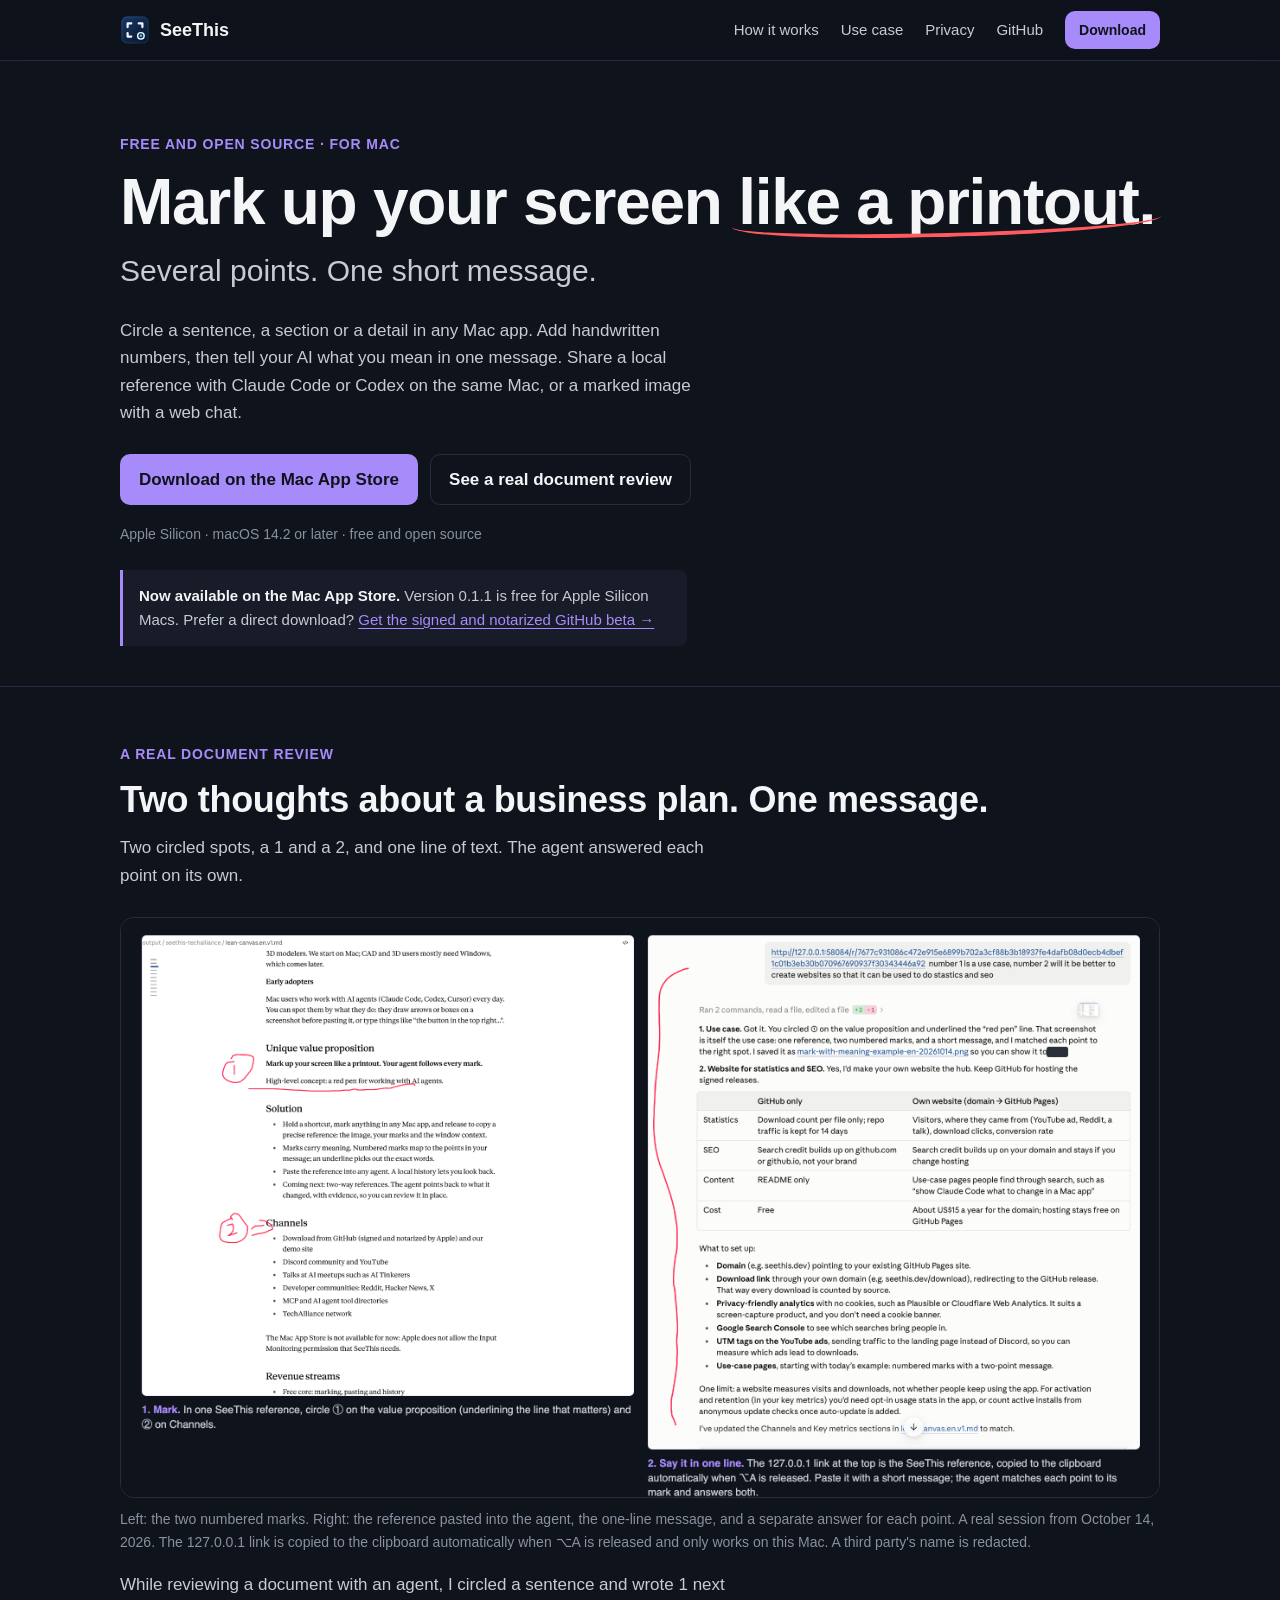
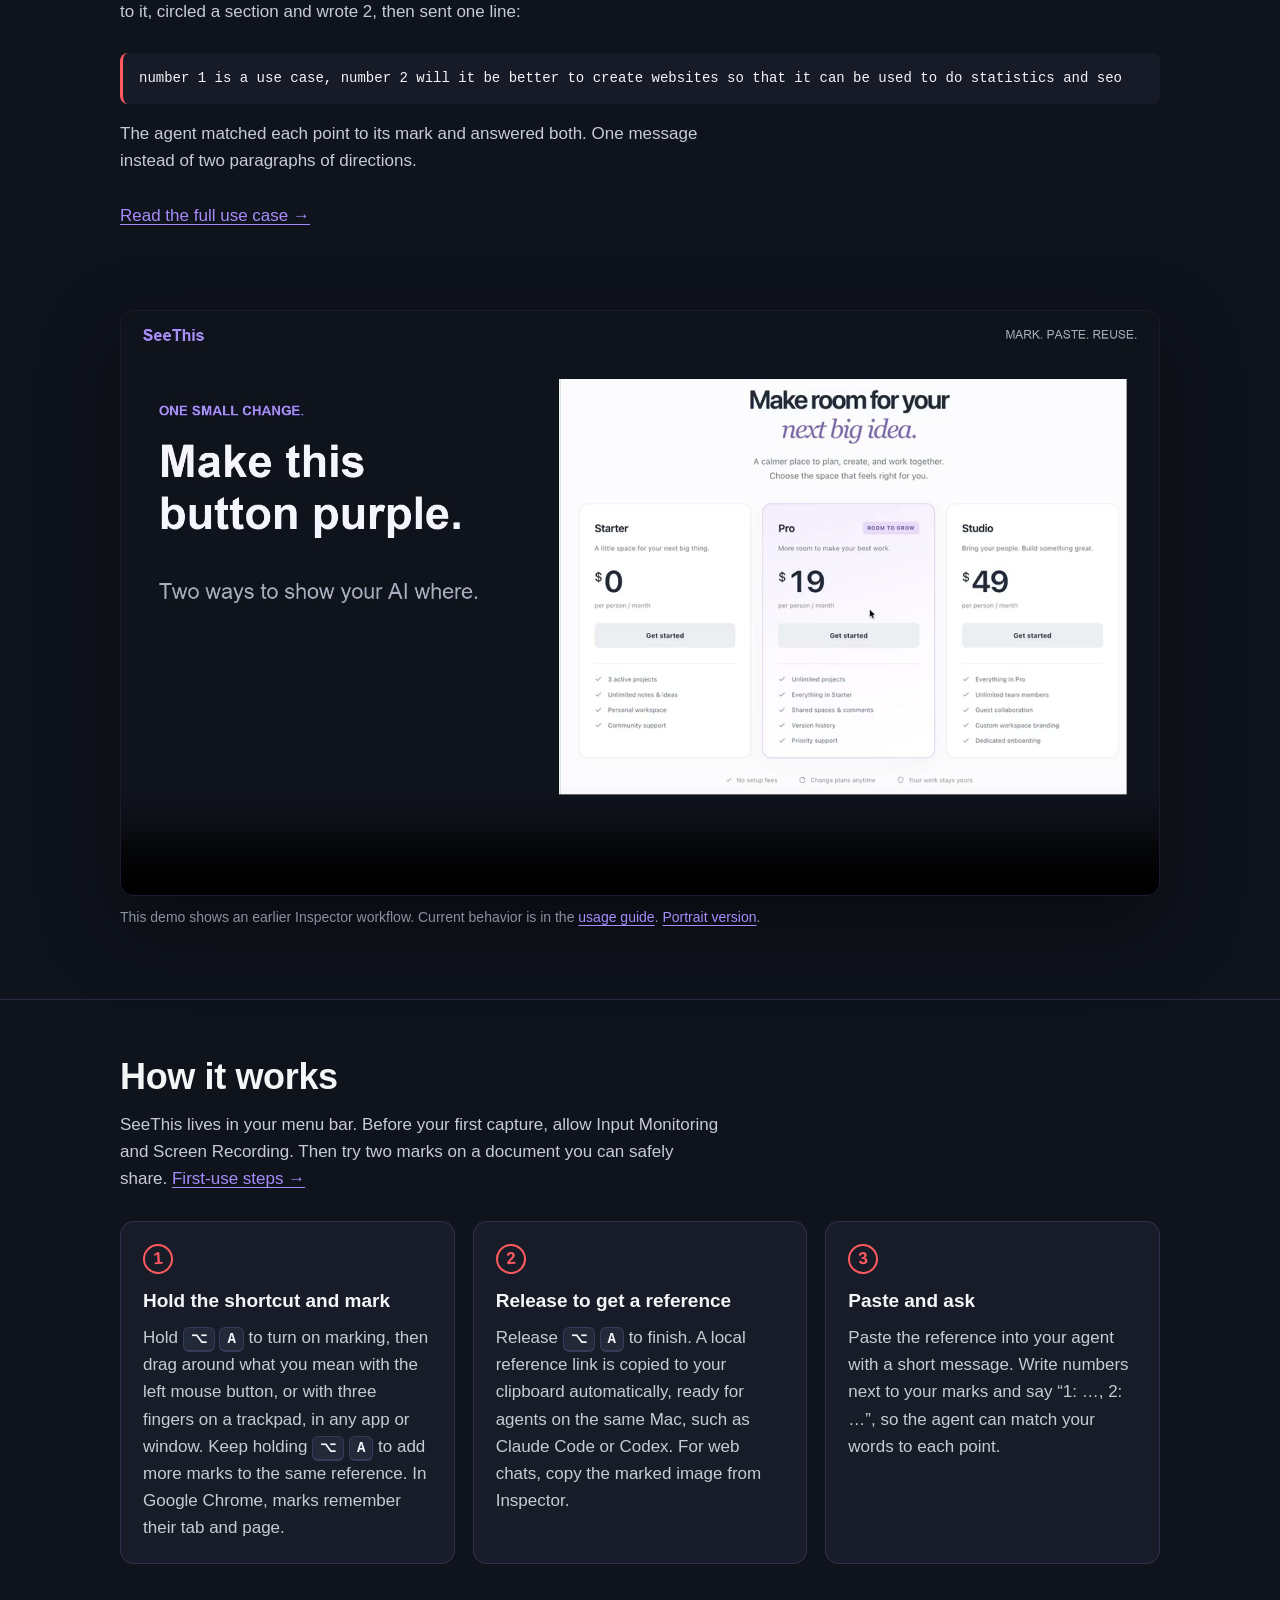
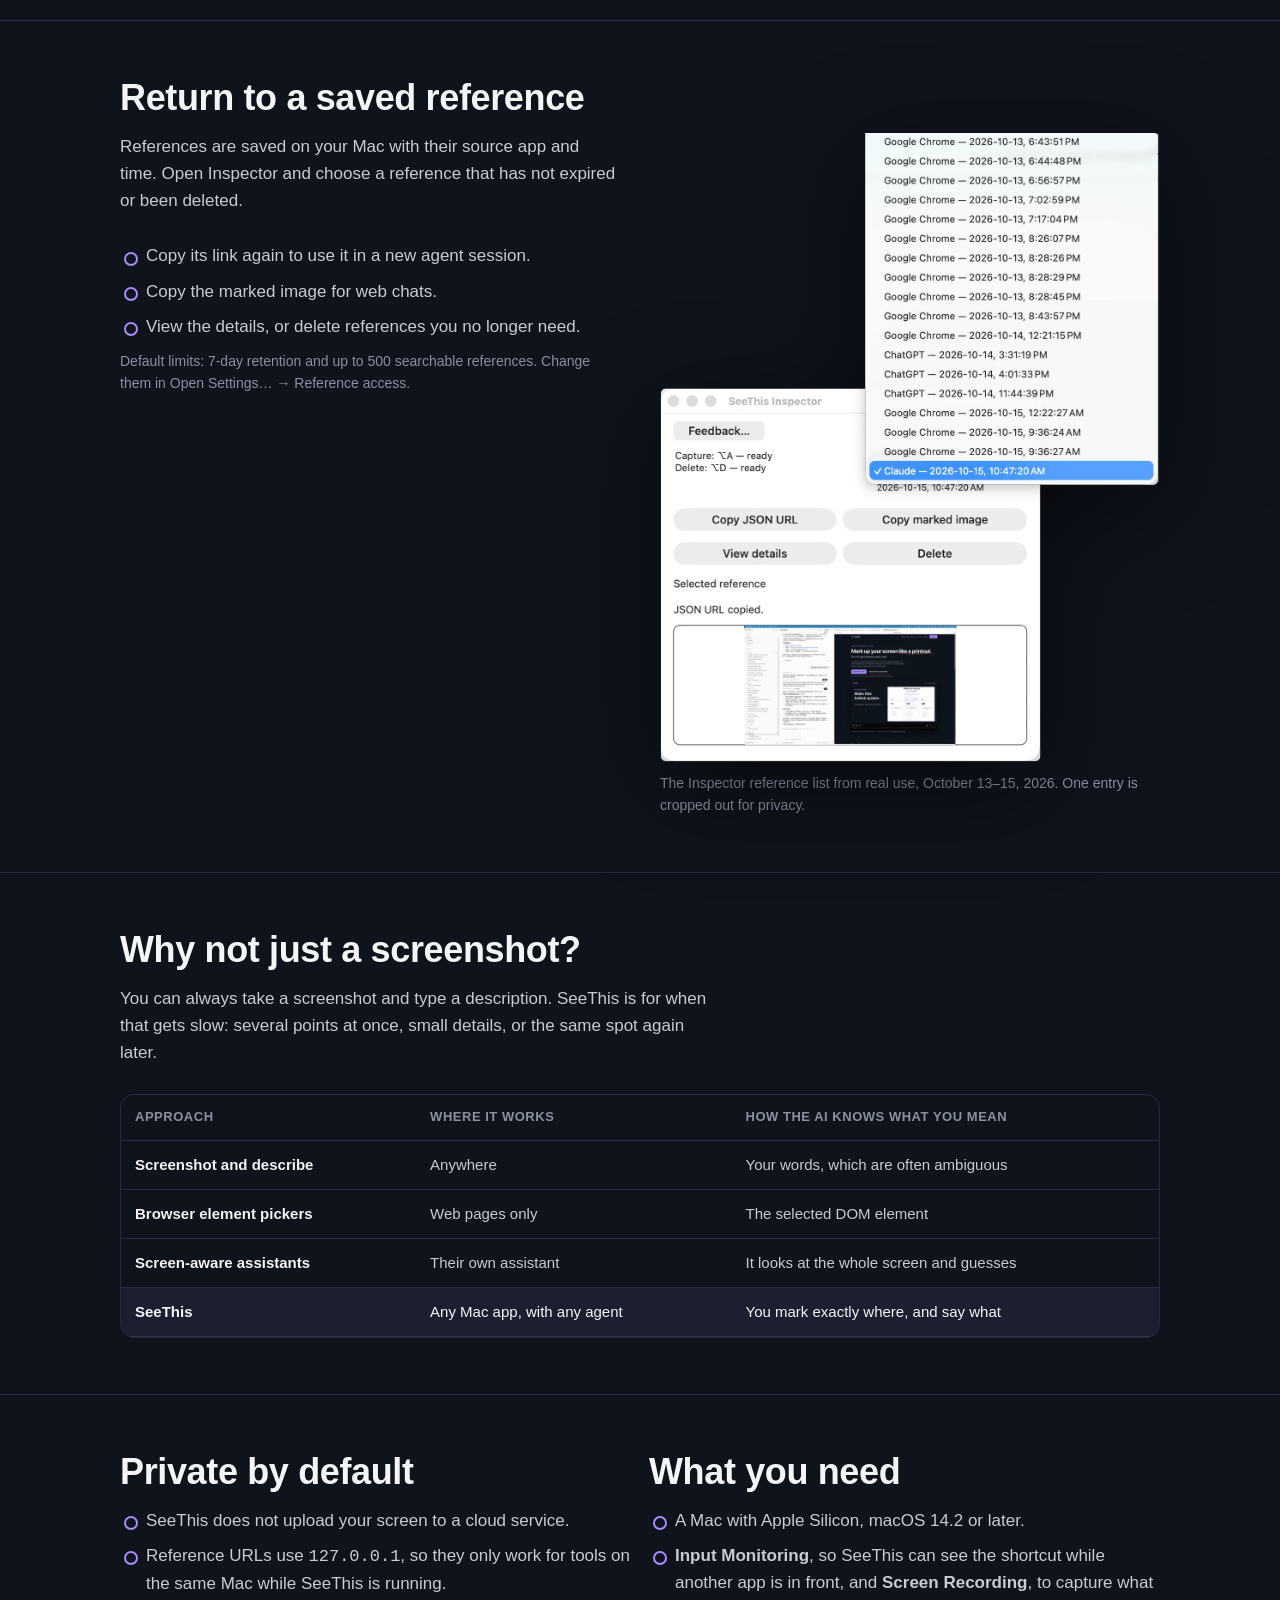
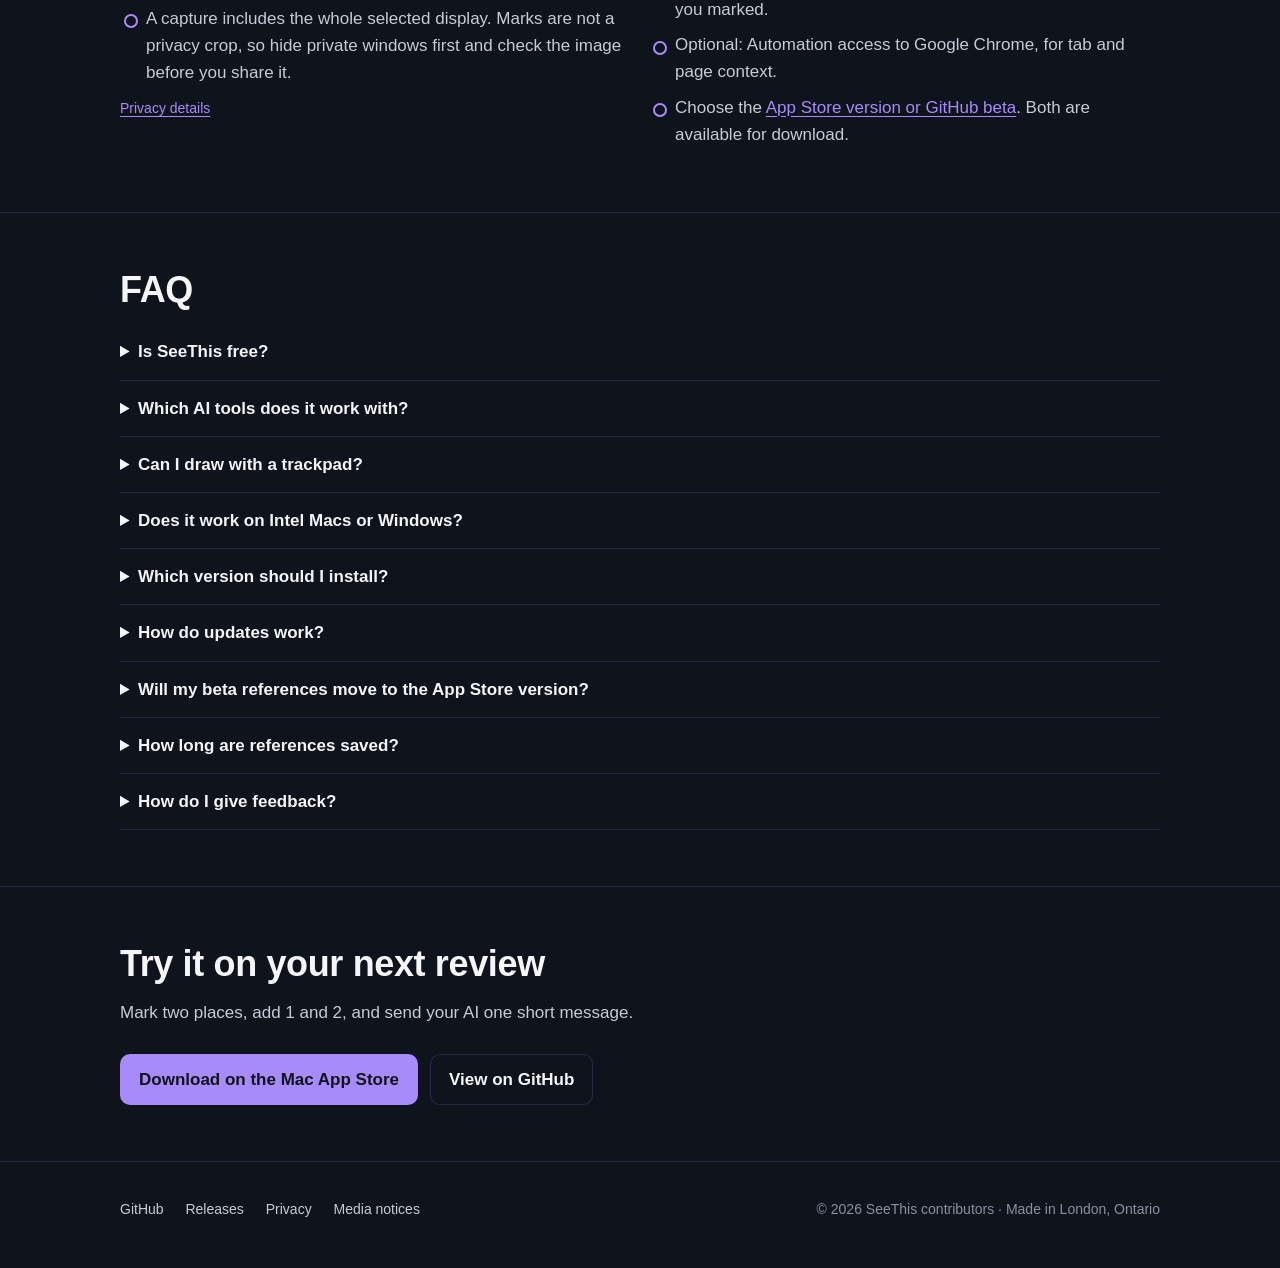
==== commit c4a8cba2: "Enable the live Mac App Store download" ====
--- a/index.html
+++ b/index.html
@@ -33,7 +33,7 @@
     "description": "A Mac app for visual feedback: circle several places and share a local reference with an agent on the same Mac, or a marked image with a web chat.",
     "applicationCategory": "ProductivityApplication",
     "operatingSystem": "macOS 14.2 or later (Apple Silicon)",
-    "softwareVersion": "0.1.1-beta.1",
+    "softwareVersion": "0.1.1",
     "license": "https://opensource.org/licenses/MIT",
     "url": "https://seethis.dev/",
     "downloadUrl": "https://seethis.dev/download/",
@@ -66,11 +66,11 @@
         <p class="sub">Several points. One short message.</p>
         <p class="lead">Circle a sentence, a section or a detail in any Mac app. Add handwritten numbers, then tell your AI what you mean in one message. Share a local reference with Claude Code or Codex on the same Mac, or a marked image with a web chat.</p>
         <div class="cta">
-          <a class="btn" href="/download/">Download for Mac</a>
+          <a class="btn" href="https://apps.apple.com/us/app/seethis-visual-context/id6818581322">Download on the Mac App Store</a>
           <a class="btn ghost" href="/use-cases/numbered-marks/">See a real document review</a>
           <span class="meta">Apple Silicon · macOS 14.2 or later · free and open source</span>
         </div>
-        <p class="release-status"><strong>App Store approved — release in progress.</strong> The signed and notarized GitHub beta is available now. <a href="/download/">Choose your version →</a></p>
+        <p class="release-status"><strong>Now available on the Mac App Store.</strong> Version 0.1.1 is free for Apple Silicon Macs. Prefer a direct download? <a href="/download/#github">Get the signed and notarized GitHub beta →</a></p>
       </div>
     </section>
 
@@ -182,7 +182,7 @@
             <li>A Mac with Apple Silicon, macOS 14.2 or later.</li>
             <li><strong>Input Monitoring</strong>, so SeeThis can see the shortcut while another app is in front, and <strong>Screen Recording</strong>, to capture what you marked.</li>
             <li>Optional: Automation access to Google Chrome, for tab and page context.</li>
-            <li>Choose the <a href="/download/">GitHub beta or App Store version</a>. App Store review is complete; release is in progress.</li>
+            <li>Choose the <a href="/download/">App Store version or GitHub beta</a>. Both are available for download.</li>
           </ul>
         </div>
       </div>
@@ -195,8 +195,8 @@
         <details><summary>Which AI tools does it work with?</summary><p>Agents running on the same Mac, such as Claude Code or Codex, can read the local reference URL directly. For web chats and remote assistants, paste or attach the marked image.</p></details>
         <details><summary>Can I draw with a trackpad?</summary><p>Yes. Hold <kbd>⌥</kbd> <kbd>A</kbd>, then click and drag, or use three-finger drag if it is turned on in System Settings → Accessibility → Pointer Control → Trackpad Options.</p></details>
         <details><summary>Does it work on Intel Macs or Windows?</summary><p>Not yet. SeeThis 0.1.1 is for Apple Silicon Macs on macOS 14.2 or later.</p></details>
-        <details><summary>Which version should I install?</summary><p>The GitHub beta is available now as a signed and notarized DMG or ZIP. App Store version 0.1.1 has passed review and is being released. <a href="/download/">Check both download options</a>.</p></details>
-        <details><summary>How do updates work?</summary><p>For the GitHub version, download updates manually from <a href="https://github.com/amingclawdev/seethis/releases">GitHub releases</a>; it has no automatic updater. Once the App Store version is available, install and update that version through the Mac App Store.</p></details>
+        <details><summary>Which version should I install?</summary><p>Get version 0.1.1 from the Mac App Store, or choose the signed and notarized GitHub beta as a direct DMG or ZIP download. <a href="/download/">Check both download options</a>.</p></details>
+        <details><summary>How do updates work?</summary><p>For the GitHub version, download updates manually from <a href="https://github.com/amingclawdev/seethis/releases">GitHub releases</a>; it has no automatic updater. Install and update the App Store version through the Mac App Store.</p></details>
         <details><summary>Will my beta references move to the App Store version?</summary><p>The App Store version keeps its own local data. It does not automatically import the GitHub version’s references or settings, and permissions may need to be granted again. Keep any images you need before switching, and quit the old copy before opening the other version. <a href="/download/#switching">Switching versions →</a></p></details>
         <details><summary>How long are references saved?</summary><p>The defaults are 7-day retention and up to 500 searchable references. Adjust these in Open Settings… → Reference access. Expired or deleted references cannot be reused through their local links.</p></details>
         <details><summary>How do I give feedback?</summary><p>Choose Feedback… in the menu bar to open an email draft, or open an issue on <a href="https://github.com/amingclawdev/seethis/issues">GitHub</a>.</p></details>
@@ -207,7 +207,7 @@
       <div class="wrap">
         <h2>Try it on your next review</h2>
         <p class="section-lead">Mark two places, add 1 and 2, and send your AI one short message.</p>
-        <div class="cta"><a class="btn" href="/download/">Download for Mac</a><a class="btn ghost" href="https://github.com/amingclawdev/seethis">View on GitHub</a></div>
+        <div class="cta"><a class="btn" href="https://apps.apple.com/us/app/seethis-visual-context/id6818581322">Download on the Mac App Store</a><a class="btn ghost" href="https://github.com/amingclawdev/seethis">View on GitHub</a></div>
       </div>
     </section>
   </main>
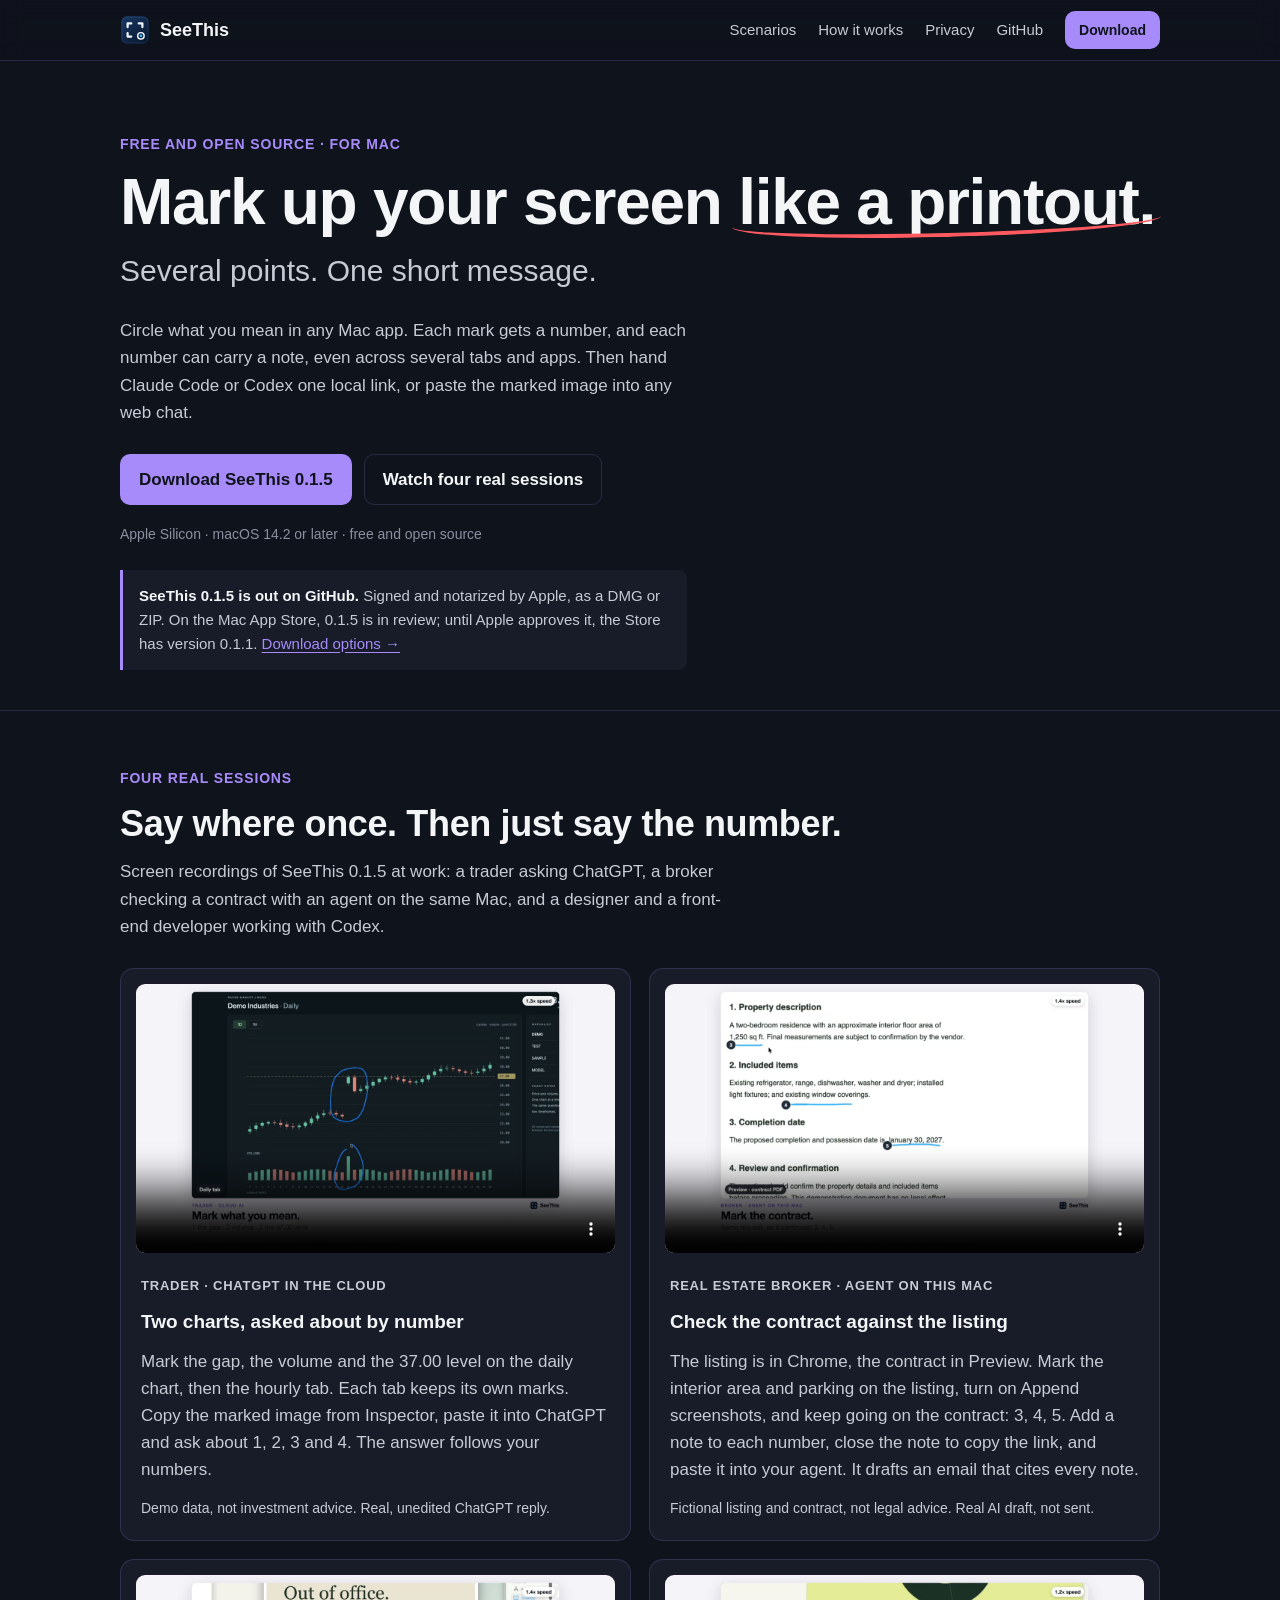
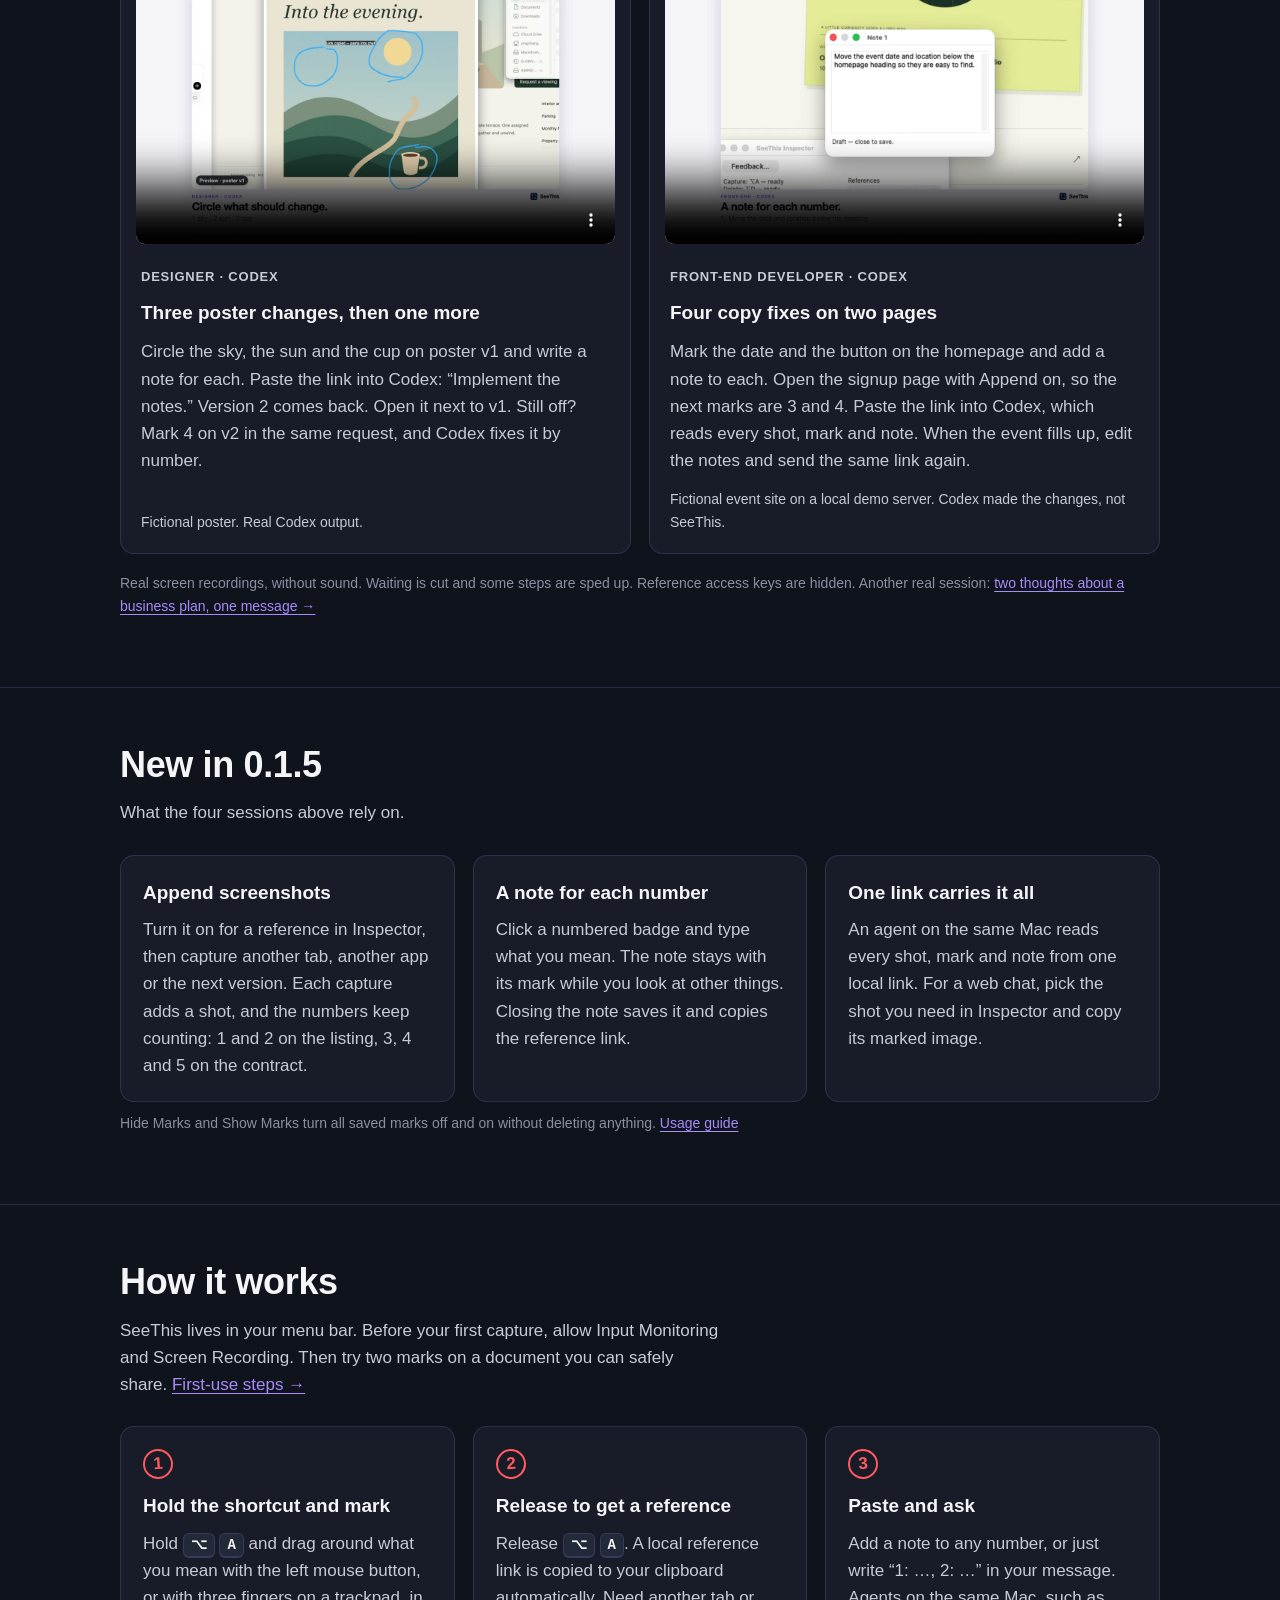
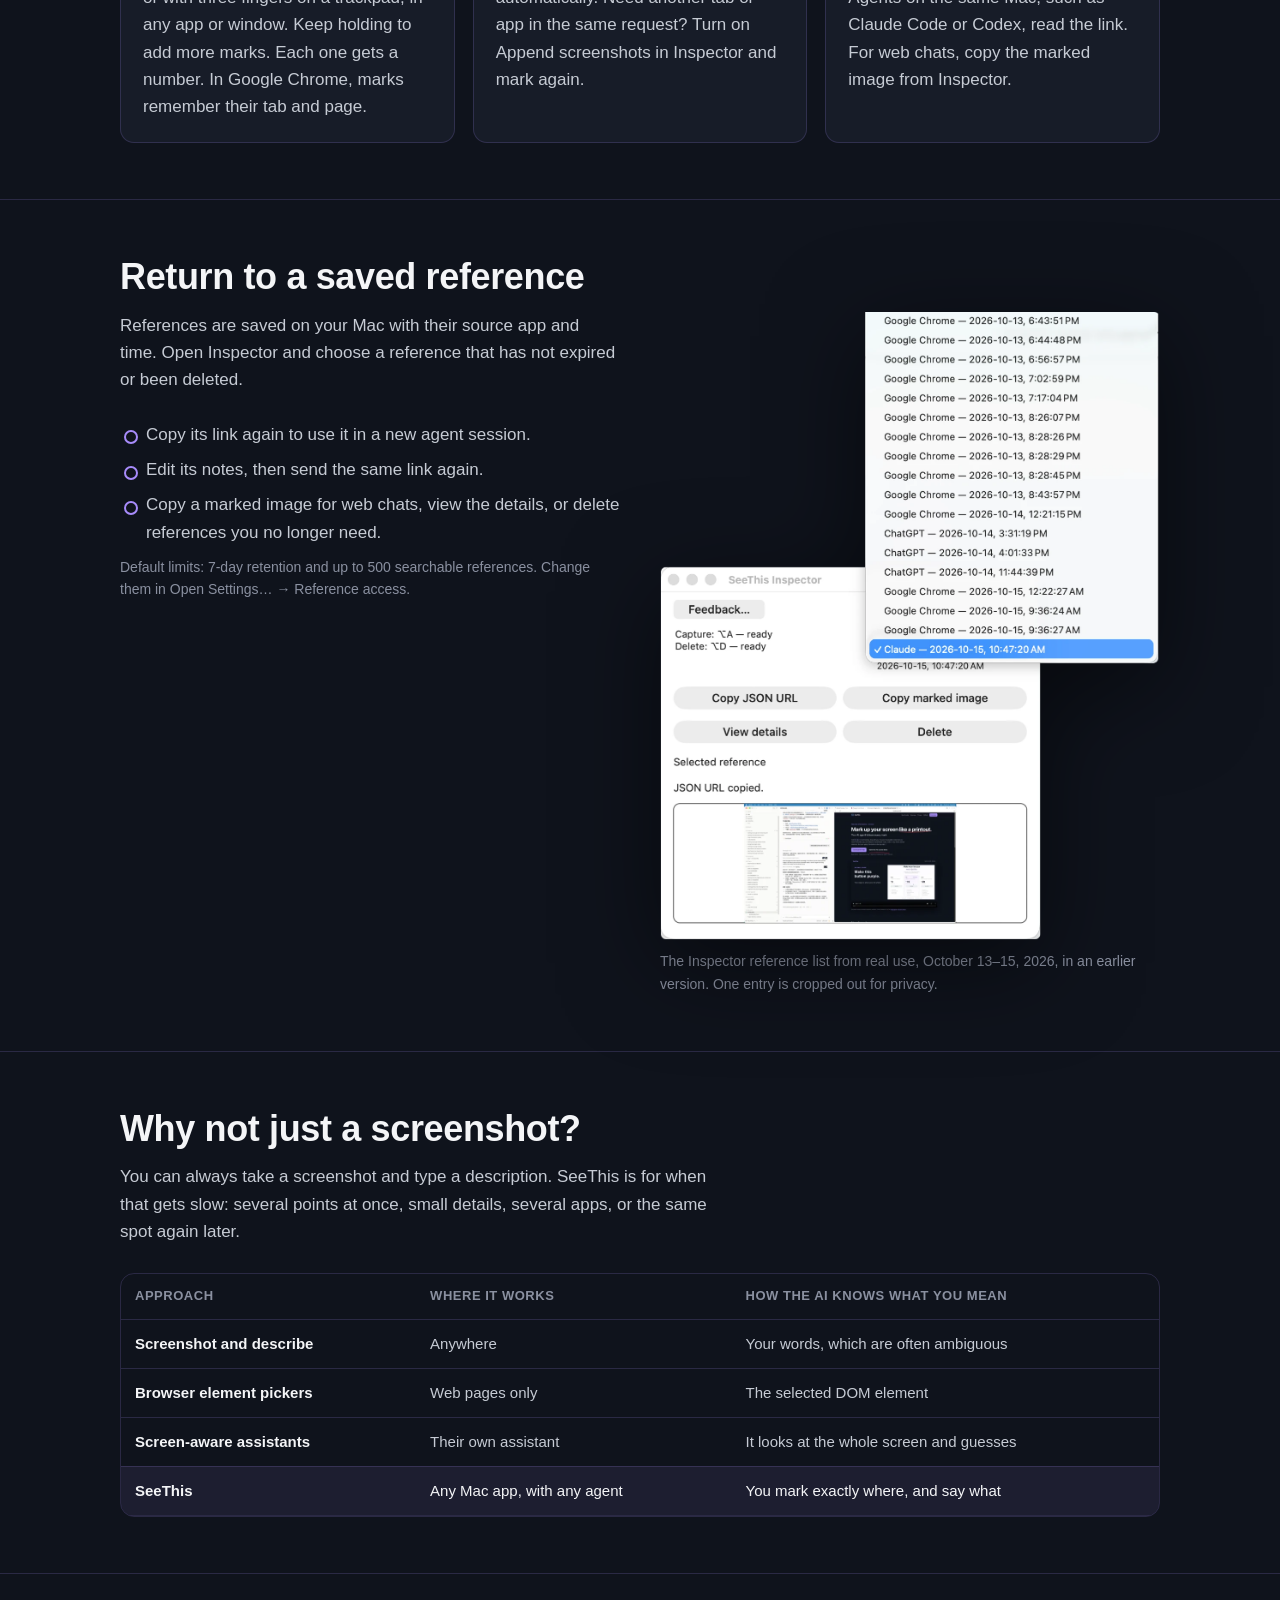
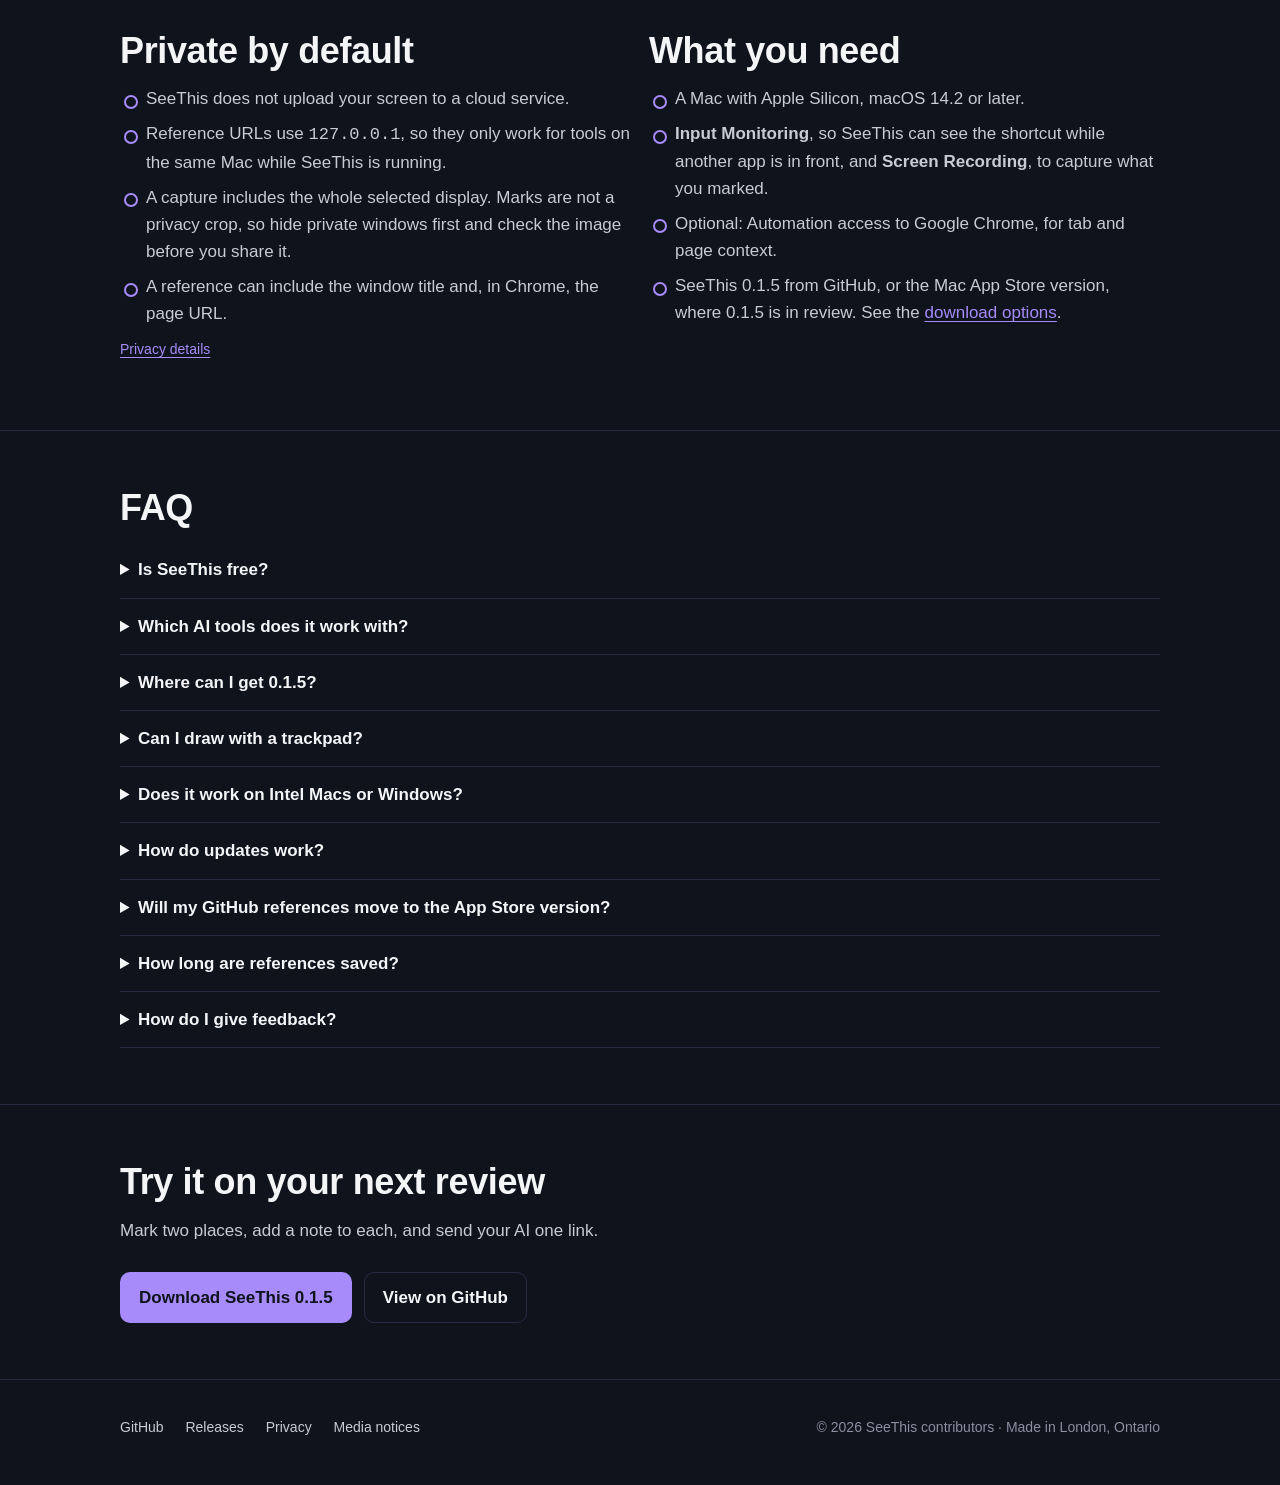
==== commit bb1ca328: "Update the website for SeeThis 0.1.5 and four real sessions - Lead with the four scenario videos (tr" ====
--- a/index.html
+++ b/index.html
@@ -4,7 +4,7 @@
   <meta charset="utf-8">
   <meta name="viewport" content="width=device-width, initial-scale=1">
   <title>SeeThis: mark up your Mac screen for AI agents</title>
-  <meta name="description" content="Circle several places in a document, design or webpage and give your AI feedback in one message. Free and open source for Apple Silicon Macs.">
+  <meta name="description" content="Circle what you mean in any Mac app. Each mark gets a number and its own note, then your AI gets one link or one marked image. Free and open source for Apple Silicon Macs.">
   <link rel="canonical" href="https://seethis.dev/">
   <link rel="icon" href="/assets/icon.svg" type="image/svg+xml">
   <link rel="apple-touch-icon" href="/assets/apple-touch-icon.png">
@@ -23,17 +23,17 @@
   <meta name="twitter:description" content="Circle several places. Send one short message.">
   <meta name="twitter:image" content="https://seethis.dev/assets/og.png">
 
-  <link rel="stylesheet" href="/assets/site.css?v=12">
+  <link rel="stylesheet" href="/assets/site.css?v=13">
 
   <script type="application/ld+json">
   {
     "@context": "https://schema.org",
     "@type": "SoftwareApplication",
     "name": "SeeThis",
-    "description": "A Mac app for visual feedback: circle several places and share a local reference with an agent on the same Mac, or a marked image with a web chat.",
+    "description": "A Mac app for visual feedback: circle and number several places, add a note to each, and share one local reference with an agent on the same Mac, or a marked image with a web chat.",
     "applicationCategory": "ProductivityApplication",
     "operatingSystem": "macOS 14.2 or later (Apple Silicon)",
-    "softwareVersion": "0.1.1",
+    "softwareVersion": "0.1.5",
     "license": "https://opensource.org/licenses/MIT",
     "url": "https://seethis.dev/",
     "downloadUrl": "https://seethis.dev/download/",
@@ -49,8 +49,8 @@
     <div class="wrap">
       <a class="brand" href="/"><img src="/assets/icon.svg" alt="" width="30" height="30">SeeThis</a>
       <nav class="nav" aria-label="Main">
+        <a href="#scenarios">Scenarios</a>
         <a href="#how">How it works</a>
-        <a href="/use-cases/numbered-marks/">Use case</a>
         <a href="#privacy">Privacy</a>
         <a href="https://github.com/amingclawdev/seethis">GitHub</a>
         <a class="btn small" href="/download/">Download</a>
@@ -64,41 +64,94 @@
         <p class="eyebrow">Free and open source · for Mac</p>
         <h1>Mark up your screen <span class="mark">like a printout.</span></h1>
         <p class="sub">Several points. One short message.</p>
-        <p class="lead">Circle a sentence, a section or a detail in any Mac app. Add handwritten numbers, then tell your AI what you mean in one message. Share a local reference with Claude Code or Codex on the same Mac, or a marked image with a web chat.</p>
+        <p class="lead">Circle what you mean in any Mac app. Each mark gets a number, and each number can carry a note, even across several tabs and apps. Then hand Claude Code or Codex one local link, or paste the marked image into any web chat.</p>
         <div class="cta">
-          <a class="btn" href="https://apps.apple.com/us/app/seethis-visual-context/id6818581322">Download on the Mac App Store</a>
-          <a class="btn ghost" href="/use-cases/numbered-marks/">See a real document review</a>
+          <a class="btn" href="/download/#github">Download SeeThis 0.1.5</a>
+          <a class="btn ghost" href="#scenarios">Watch four real sessions</a>
           <span class="meta">Apple Silicon · macOS 14.2 or later · free and open source</span>
         </div>
-        <p class="release-status"><strong>Now available on the Mac App Store.</strong> Version 0.1.1 is free for Apple Silicon Macs. Prefer a direct download? <a href="/download/#github">Get the signed and notarized GitHub beta →</a></p>
-      </div>
-    </section>
-
-    <section id="usecase">
-      <div class="wrap">
-        <p class="eyebrow">A real document review</p>
-        <h2>Two thoughts about a business plan. One message.</h2>
-        <p class="section-lead">Two circled spots, a 1 and a 2, and one line of text. The agent answered each point on its own.</p>
-        <figure class="shot">
-          <a href="/assets/use-case-numbered-marks.png"><img src="/assets/use-case-numbered-marks.png" width="2400" height="1340" loading="lazy" alt="Left: a document with a hand-drawn circle 1 on the value proposition and circle 2 on Channels. Right: the pasted SeeThis reference link, the one-line message, and the agent's reply addressing point 1 and point 2 separately."></a>
-          <figcaption>Left: the two numbered marks. Right: the reference pasted into the agent, the one-line message, and a separate answer for each point. A real session from October 14, 2026. The 127.0.0.1 link is copied to the clipboard automatically when ⌥A is released and only works on this Mac. A third party's name is redacted.</figcaption>
-        </figure>
-        <p class="section-lead">While reviewing a document with an agent, I circled a sentence and wrote 1 next to it, circled a section and wrote 2, then sent one line:</p>
-        <div class="quote">number 1 is a use case, number 2 will it be better to create websites so that it can be used to do statistics and seo</div>
-        <p class="section-lead">The agent matched each point to its mark and answered both. One message instead of two paragraphs of directions.</p>
-        <p><a href="/use-cases/numbered-marks/">Read the full use case →</a></p>
-      </div>
-    </section>
-
-    <section id="demo" class="flush">
-      <div class="wrap">
-        <div class="video-frame">
-          <video controls playsinline preload="metadata" poster="/assets/demo/SeeThis-landscape-v3-thumbnail.jpg" aria-label="SeeThis demo video">
-            <source src="/assets/demo/SeeThis-landscape-v3-public.mp4" type="video/mp4">
-            Your browser cannot play this video. <a href="/assets/demo/SeeThis-landscape-v3-public.mp4">Open the MP4</a> instead.
-          </video>
-        </div>
-        <p class="note">This demo shows an earlier Inspector workflow. Current behavior is in the <a href="https://github.com/amingclawdev/seethis/blob/main/docs/USAGE.md">usage guide</a>. <a href="/assets/demo/SeeThis-portrait-v3-public.mp4">Portrait version</a>.</p>
+        <p class="release-status"><strong>SeeThis 0.1.5 is out on GitHub.</strong> Signed and notarized by Apple, as a DMG or ZIP. On the Mac App Store, 0.1.5 is in review; until Apple approves it, the Store has version 0.1.1. <a href="/download/">Download options →</a></p>
+      </div>
+    </section>
+
+    <section id="scenarios">
+      <div class="wrap">
+        <p class="eyebrow">Four real sessions</p>
+        <h2>Say where once. Then just say the number.</h2>
+        <p class="section-lead">Screen recordings of SeeThis 0.1.5 at work: a trader asking ChatGPT, a broker checking a contract with an agent on the same Mac, and a designer and a front-end developer working with Codex.</p>
+        <div class="grid two scenarios">
+          <article class="card scenario">
+            <div class="video-frame">
+              <video controls muted playsinline preload="none" poster="/assets/scenarios/trader.jpg" aria-label="Trader scenario: marking two charts and asking ChatGPT">
+                <source src="/assets/scenarios/trader.mp4" type="video/mp4">
+                <a href="/assets/scenarios/trader.mp4">Open the MP4</a>
+              </video>
+            </div>
+            <p class="eyebrow">Trader · ChatGPT in the cloud</p>
+            <h3>Two charts, asked about by number</h3>
+            <p>Mark the gap, the volume and the 37.00 level on the daily chart, then the hourly tab. Each tab keeps its own marks. Copy the marked image from Inspector, paste it into ChatGPT and ask about 1, 2, 3 and 4. The answer follows your numbers.</p>
+            <p class="note">Demo data, not investment advice. Real, unedited ChatGPT reply.</p>
+          </article>
+          <article class="card scenario">
+            <div class="video-frame">
+              <video controls muted playsinline preload="none" poster="/assets/scenarios/broker.jpg" aria-label="Broker scenario: marking a listing and a contract, then handing the notes to an agent">
+                <source src="/assets/scenarios/broker.mp4" type="video/mp4">
+                <a href="/assets/scenarios/broker.mp4">Open the MP4</a>
+              </video>
+            </div>
+            <p class="eyebrow">Real estate broker · agent on this Mac</p>
+            <h3>Check the contract against the listing</h3>
+            <p>The listing is in Chrome, the contract in Preview. Mark the interior area and parking on the listing, turn on Append screenshots, and keep going on the contract: 3, 4, 5. Add a note to each number, close the note to copy the link, and paste it into your agent. It drafts an email that cites every note.</p>
+            <p class="note">Fictional listing and contract, not legal advice. Real AI draft, not sent.</p>
+          </article>
+          <article class="card scenario">
+            <div class="video-frame">
+              <video controls muted playsinline preload="none" poster="/assets/scenarios/designer.jpg" aria-label="Designer scenario: circling three poster changes for Codex, then one more on version 2">
+                <source src="/assets/scenarios/designer.mp4" type="video/mp4">
+                <a href="/assets/scenarios/designer.mp4">Open the MP4</a>
+              </video>
+            </div>
+            <p class="eyebrow">Designer · Codex</p>
+            <h3>Three poster changes, then one more</h3>
+            <p>Circle the sky, the sun and the cup on poster v1 and write a note for each. Paste the link into Codex: “Implement the notes.” Version 2 comes back. Open it next to v1. Still off? Mark 4 on v2 in the same request, and Codex fixes it by number.</p>
+            <p class="note">Fictional poster. Real Codex output.</p>
+          </article>
+          <article class="card scenario">
+            <div class="video-frame">
+              <video controls muted playsinline preload="none" poster="/assets/scenarios/frontend.jpg" aria-label="Front-end scenario: marking copy fixes on two pages of an event site for Codex">
+                <source src="/assets/scenarios/frontend.mp4" type="video/mp4">
+                <a href="/assets/scenarios/frontend.mp4">Open the MP4</a>
+              </video>
+            </div>
+            <p class="eyebrow">Front-end developer · Codex</p>
+            <h3>Four copy fixes on two pages</h3>
+            <p>Mark the date and the button on the homepage and add a note to each. Open the signup page with Append on, so the next marks are 3 and 4. Paste the link into Codex, which reads every shot, mark and note. When the event fills up, edit the notes and send the same link again.</p>
+            <p class="note">Fictional event site on a local demo server. Codex made the changes, not SeeThis.</p>
+          </article>
+        </div>
+        <p class="note">Real screen recordings, without sound. Waiting is cut and some steps are sped up. Reference access keys are hidden. Another real session: <a href="/use-cases/numbered-marks/">two thoughts about a business plan, one message →</a></p>
+      </div>
+    </section>
+
+    <section id="new">
+      <div class="wrap">
+        <h2>New in 0.1.5</h2>
+        <p class="section-lead">What the four sessions above rely on.</p>
+        <div class="grid three">
+          <div class="card">
+            <h3>Append screenshots</h3>
+            <p>Turn it on for a reference in Inspector, then capture another tab, another app or the next version. Each capture adds a shot, and the numbers keep counting: 1 and 2 on the listing, 3, 4 and 5 on the contract.</p>
+          </div>
+          <div class="card">
+            <h3>A note for each number</h3>
+            <p>Click a numbered badge and type what you mean. The note stays with its mark while you look at other things. Closing the note saves it and copies the reference link.</p>
+          </div>
+          <div class="card">
+            <h3>One link carries it all</h3>
+            <p>An agent on the same Mac reads every shot, mark and note from one local link. For a web chat, pick the shot you need in Inspector and copy its marked image.</p>
+          </div>
+        </div>
+        <p class="note">Hide Marks and Show Marks turn all saved marks off and on without deleting anything. <a href="https://github.com/amingclawdev/seethis/blob/main/docs/USAGE.md">Usage guide</a></p>
       </div>
     </section>
 
@@ -110,17 +163,17 @@
           <div class="card">
             <span class="step-num">1</span>
             <h3>Hold the shortcut and mark</h3>
-            <p>Hold <kbd>⌥</kbd> <kbd>A</kbd> to turn on marking, then drag around what you mean with the left mouse button, or with three fingers on a trackpad, in any app or window. Keep holding <kbd>⌥</kbd> <kbd>A</kbd> to add more marks to the same reference. In Google Chrome, marks remember their tab and page.</p>
+            <p>Hold <kbd>⌥</kbd> <kbd>A</kbd> and drag around what you mean with the left mouse button, or with three fingers on a trackpad, in any app or window. Keep holding to add more marks. Each one gets a number. In Google Chrome, marks remember their tab and page.</p>
           </div>
           <div class="card">
             <span class="step-num">2</span>
             <h3>Release to get a reference</h3>
-            <p>Release <kbd>⌥</kbd> <kbd>A</kbd> to finish. A local reference link is copied to your clipboard automatically, ready for agents on the same Mac, such as Claude Code or Codex. For web chats, copy the marked image from Inspector.</p>
+            <p>Release <kbd>⌥</kbd> <kbd>A</kbd>. A local reference link is copied to your clipboard automatically. Need another tab or app in the same request? Turn on Append screenshots in Inspector and mark again.</p>
           </div>
           <div class="card">
             <span class="step-num">3</span>
             <h3>Paste and ask</h3>
-            <p>Paste the reference into your agent with a short message. Write numbers next to your marks and say “1: …, 2: …”, so the agent can match your words to each point.</p>
+            <p>Add a note to any number, or just write “1: …, 2: …” in your message. Agents on the same Mac, such as Claude Code or Codex, read the link. For web chats, copy the marked image from Inspector.</p>
           </div>
         </div>
       </div>
@@ -134,14 +187,14 @@
             <p class="section-lead">References are saved on your Mac with their source app and time. Open Inspector and choose a reference that has not expired or been deleted.</p>
             <ul class="checks">
               <li>Copy its link again to use it in a new agent session.</li>
-              <li>Copy the marked image for web chats.</li>
-              <li>View the details, or delete references you no longer need.</li>
+              <li>Edit its notes, then send the same link again.</li>
+              <li>Copy a marked image for web chats, view the details, or delete references you no longer need.</li>
             </ul>
             <p class="note">Default limits: 7-day retention and up to 500 searchable references. Change them in Open Settings… → Reference access.</p>
           </div>
           <figure class="shot cutout">
             <img src="/assets/inspector-references.png" width="1165" height="1465" loading="lazy" alt="SeeThis Inspector with its reference list open: entries such as Google Chrome, ChatGPT and Claude, each with a date and time, plus Copy JSON URL, Copy marked image, View details and Delete buttons.">
-            <figcaption>The Inspector reference list from real use, October 13–15, 2026. One entry is cropped out for privacy.</figcaption>
+            <figcaption>The Inspector reference list from real use, October 13–15, 2026, in an earlier version. One entry is cropped out for privacy.</figcaption>
           </figure>
         </div>
       </div>
@@ -150,7 +203,7 @@
     <section id="why">
       <div class="wrap">
         <h2>Why not just a screenshot?</h2>
-        <p class="section-lead">You can always take a screenshot and type a description. SeeThis is for when that gets slow: several points at once, small details, or the same spot again later.</p>
+        <p class="section-lead">You can always take a screenshot and type a description. SeeThis is for when that gets slow: several points at once, small details, several apps, or the same spot again later.</p>
         <div class="table-scroll">
           <table class="compare">
             <thead><tr><th>Approach</th><th>Where it works</th><th>How the AI knows what you mean</th></tr></thead>
@@ -173,6 +226,7 @@
             <li>SeeThis does not upload your screen to a cloud service.</li>
             <li>Reference URLs use <code>127.0.0.1</code>, so they only work for tools on the same Mac while SeeThis is running.</li>
             <li>A capture includes the whole selected display. Marks are not a privacy crop, so hide private windows first and check the image before you share it.</li>
+            <li>A reference can include the window title and, in Chrome, the page URL.</li>
           </ul>
           <p class="note"><a href="https://github.com/amingclawdev/seethis/blob/main/PRIVACY.md">Privacy details</a></p>
         </div>
@@ -182,7 +236,7 @@
             <li>A Mac with Apple Silicon, macOS 14.2 or later.</li>
             <li><strong>Input Monitoring</strong>, so SeeThis can see the shortcut while another app is in front, and <strong>Screen Recording</strong>, to capture what you marked.</li>
             <li>Optional: Automation access to Google Chrome, for tab and page context.</li>
-            <li>Choose the <a href="/download/">App Store version or GitHub beta</a>. Both are available for download.</li>
+            <li>SeeThis 0.1.5 from GitHub, or the Mac App Store version, where 0.1.5 is in review. See the <a href="/download/">download options</a>.</li>
           </ul>
         </div>
       </div>
@@ -192,12 +246,12 @@
       <div class="wrap">
         <h2>FAQ</h2>
         <details><summary>Is SeeThis free?</summary><p>Yes. SeeThis is open source under the MIT license.</p></details>
-        <details><summary>Which AI tools does it work with?</summary><p>Agents running on the same Mac, such as Claude Code or Codex, can read the local reference URL directly. For web chats and remote assistants, paste or attach the marked image.</p></details>
+        <details><summary>Which AI tools does it work with?</summary><p>Agents running on the same Mac, such as Claude Code or Codex, can read the local reference URL directly, including every shot, mark and note. For web chats and remote assistants, such as ChatGPT in the browser, paste or attach the marked image.</p></details>
+        <details><summary>Where can I get 0.1.5?</summary><p>Download it from GitHub now, as a signed and notarized DMG or ZIP: see the <a href="/download/#github">download page</a>. On the Mac App Store, 0.1.5 is in review; until Apple approves it, the Store has version 0.1.1.</p></details>
         <details><summary>Can I draw with a trackpad?</summary><p>Yes. Hold <kbd>⌥</kbd> <kbd>A</kbd>, then click and drag, or use three-finger drag if it is turned on in System Settings → Accessibility → Pointer Control → Trackpad Options.</p></details>
-        <details><summary>Does it work on Intel Macs or Windows?</summary><p>Not yet. SeeThis 0.1.1 is for Apple Silicon Macs on macOS 14.2 or later.</p></details>
-        <details><summary>Which version should I install?</summary><p>Get version 0.1.1 from the Mac App Store, or choose the signed and notarized GitHub beta as a direct DMG or ZIP download. <a href="/download/">Check both download options</a>.</p></details>
-        <details><summary>How do updates work?</summary><p>For the GitHub version, download updates manually from <a href="https://github.com/amingclawdev/seethis/releases">GitHub releases</a>; it has no automatic updater. Install and update the App Store version through the Mac App Store.</p></details>
-        <details><summary>Will my beta references move to the App Store version?</summary><p>The App Store version keeps its own local data. It does not automatically import the GitHub version’s references or settings, and permissions may need to be granted again. Keep any images you need before switching, and quit the old copy before opening the other version. <a href="/download/#switching">Switching versions →</a></p></details>
+        <details><summary>Does it work on Intel Macs or Windows?</summary><p>Not yet. SeeThis 0.1.5 is for Apple Silicon Macs on macOS 14.2 or later.</p></details>
+        <details><summary>How do updates work?</summary><p>Install and update the App Store version through the Mac App Store. The GitHub version has no automatic updater; download new releases manually from <a href="https://github.com/amingclawdev/seethis/releases">GitHub releases</a>.</p></details>
+        <details><summary>Will my GitHub references move to the App Store version?</summary><p>The App Store version keeps its own local data. It does not automatically import the GitHub version’s references or settings, and permissions may need to be granted again. Keep any images you need before switching, and quit the old copy before opening the other version. <a href="/download/#switching">Switching versions →</a></p></details>
         <details><summary>How long are references saved?</summary><p>The defaults are 7-day retention and up to 500 searchable references. Adjust these in Open Settings… → Reference access. Expired or deleted references cannot be reused through their local links.</p></details>
         <details><summary>How do I give feedback?</summary><p>Choose Feedback… in the menu bar to open an email draft, or open an issue on <a href="https://github.com/amingclawdev/seethis/issues">GitHub</a>.</p></details>
       </div>
@@ -206,8 +260,8 @@
     <section>
       <div class="wrap">
         <h2>Try it on your next review</h2>
-        <p class="section-lead">Mark two places, add 1 and 2, and send your AI one short message.</p>
-        <div class="cta"><a class="btn" href="https://apps.apple.com/us/app/seethis-visual-context/id6818581322">Download on the Mac App Store</a><a class="btn ghost" href="https://github.com/amingclawdev/seethis">View on GitHub</a></div>
+        <p class="section-lead">Mark two places, add a note to each, and send your AI one link.</p>
+        <div class="cta"><a class="btn" href="/download/#github">Download SeeThis 0.1.5</a><a class="btn ghost" href="https://github.com/amingclawdev/seethis">View on GitHub</a></div>
       </div>
     </section>
   </main>
--- a/assets/site.css
+++ b/assets/site.css
@@ -109,6 +109,15 @@
 figure.shot.cutout img { border: 0; border-radius: 0; filter: drop-shadow(0 24px 48px rgba(0, 0, 0, 0.5)); }
 figure.shot figcaption { color: var(--ink-faint); font-size: 14px; margin-top: 10px; }
 
+/* Scenario videos */
+.scenarios { margin-bottom: 18px; }
+.scenario { display: flex; flex-direction: column; gap: 10px; padding: 14px 14px 20px; }
+.scenario .video-frame { border-radius: 10px; box-shadow: none; margin-bottom: 8px; }
+.scenario .eyebrow { margin: 4px 6px 0; font-size: 13px; }
+.scenario h3, .scenario p { margin-left: 6px; margin-right: 6px; }
+.scenario h3 { margin-bottom: 0; }
+.scenario .note { margin-top: auto; padding-top: 4px; }
+
 /* Article pages */
 .article { max-width: 760px; }
 .article p, .article li { color: var(--ink-muted); }
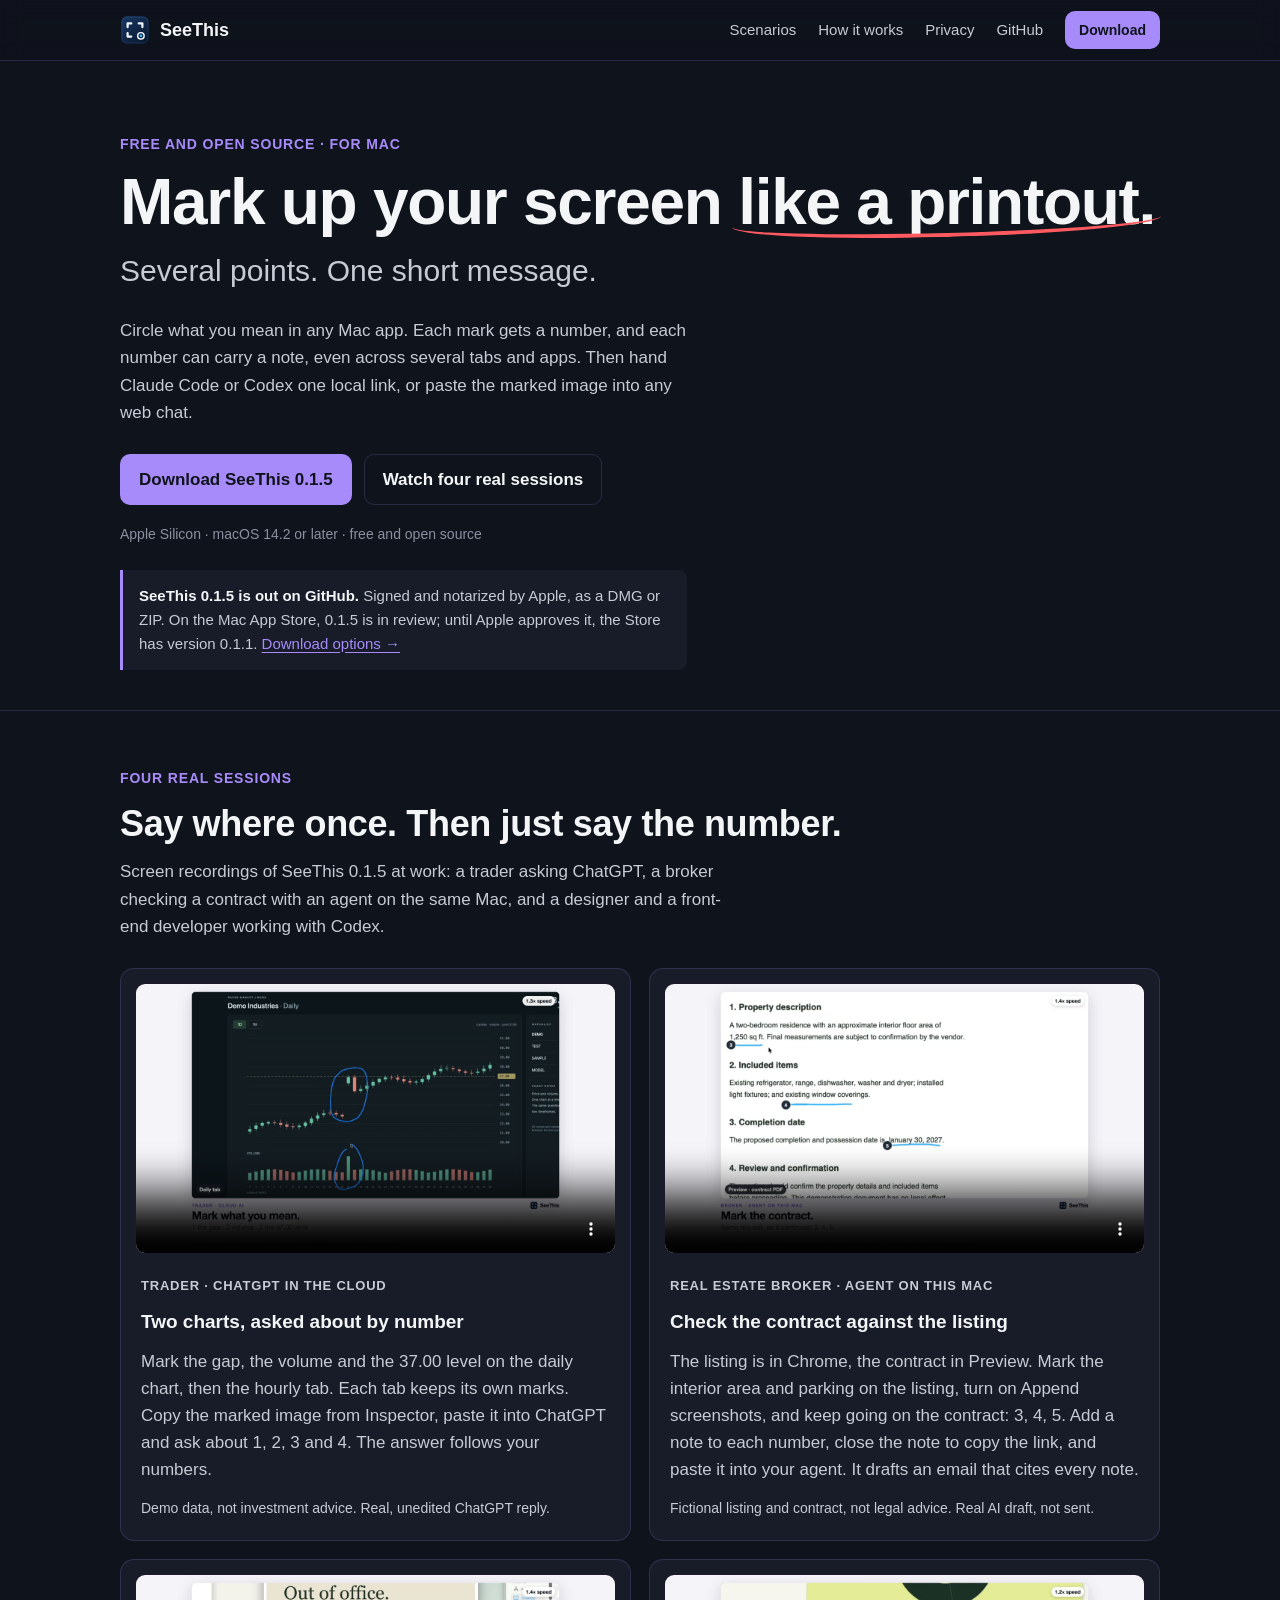
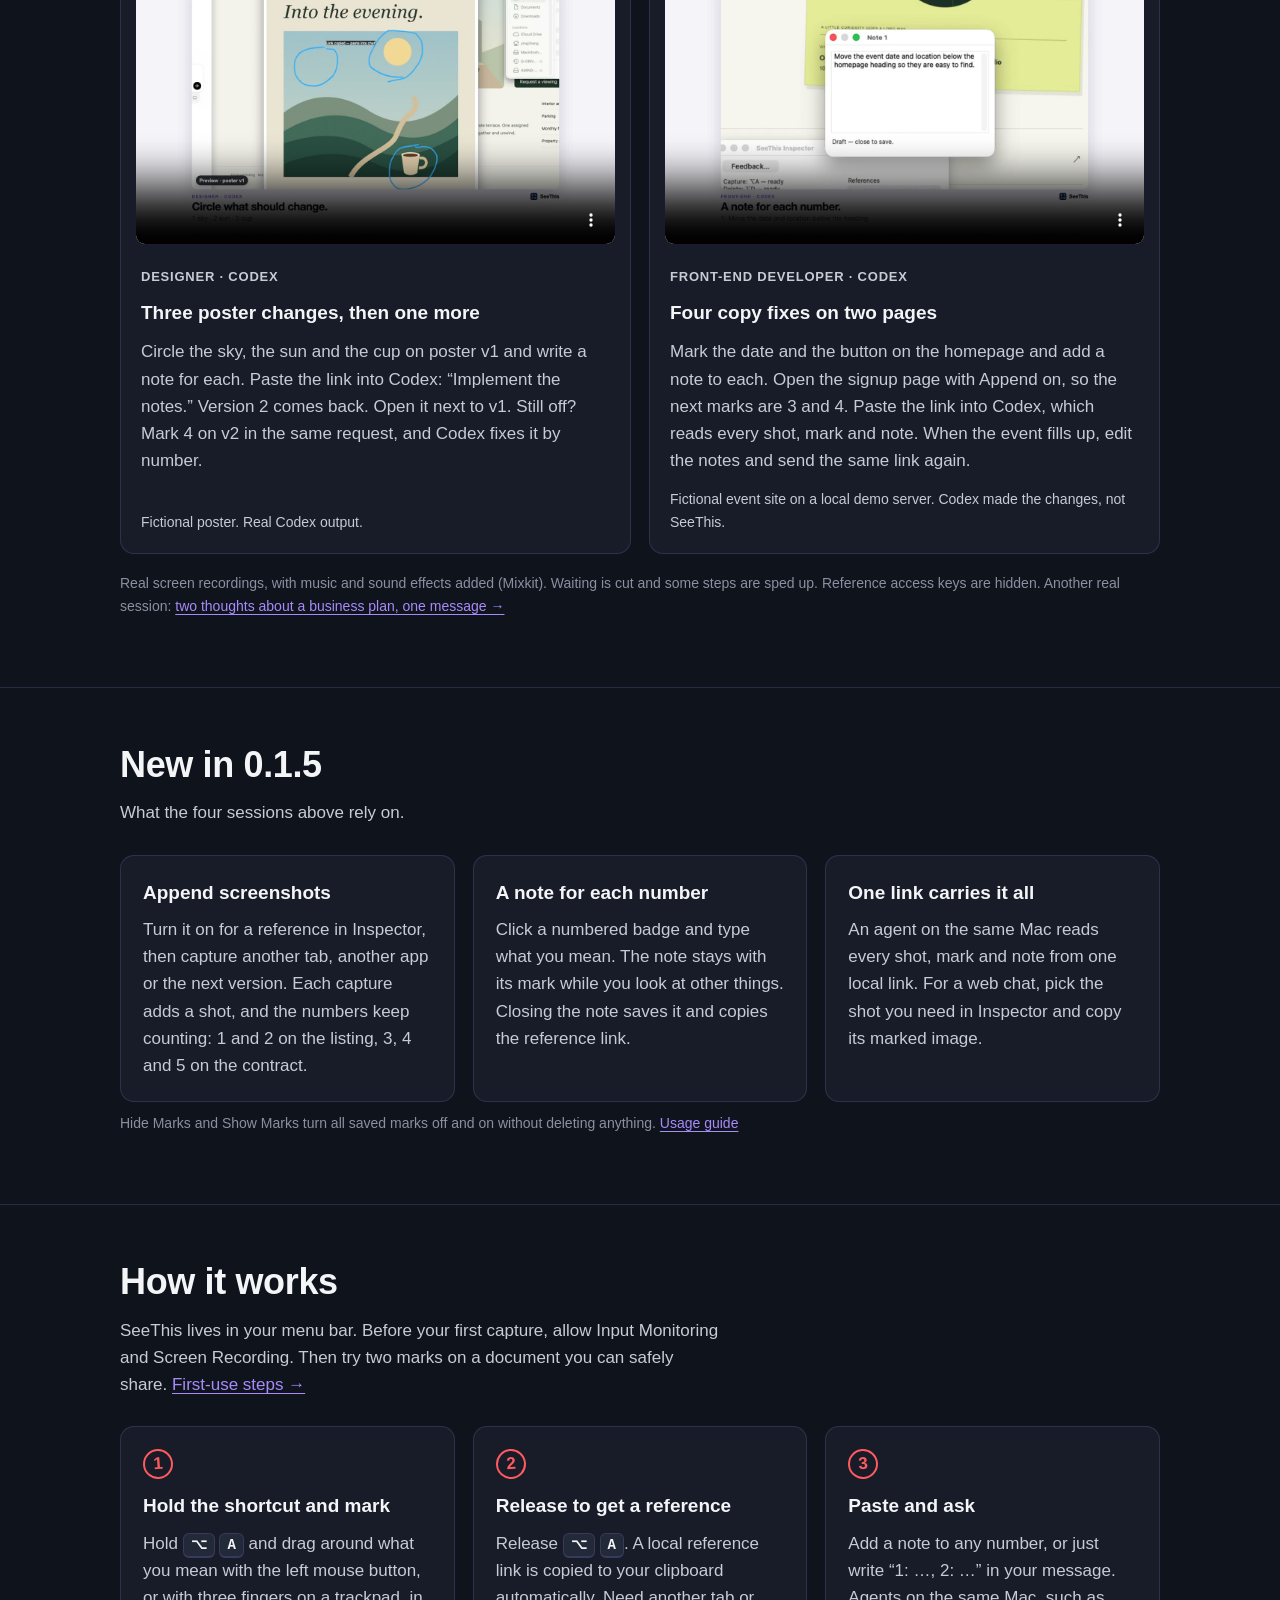
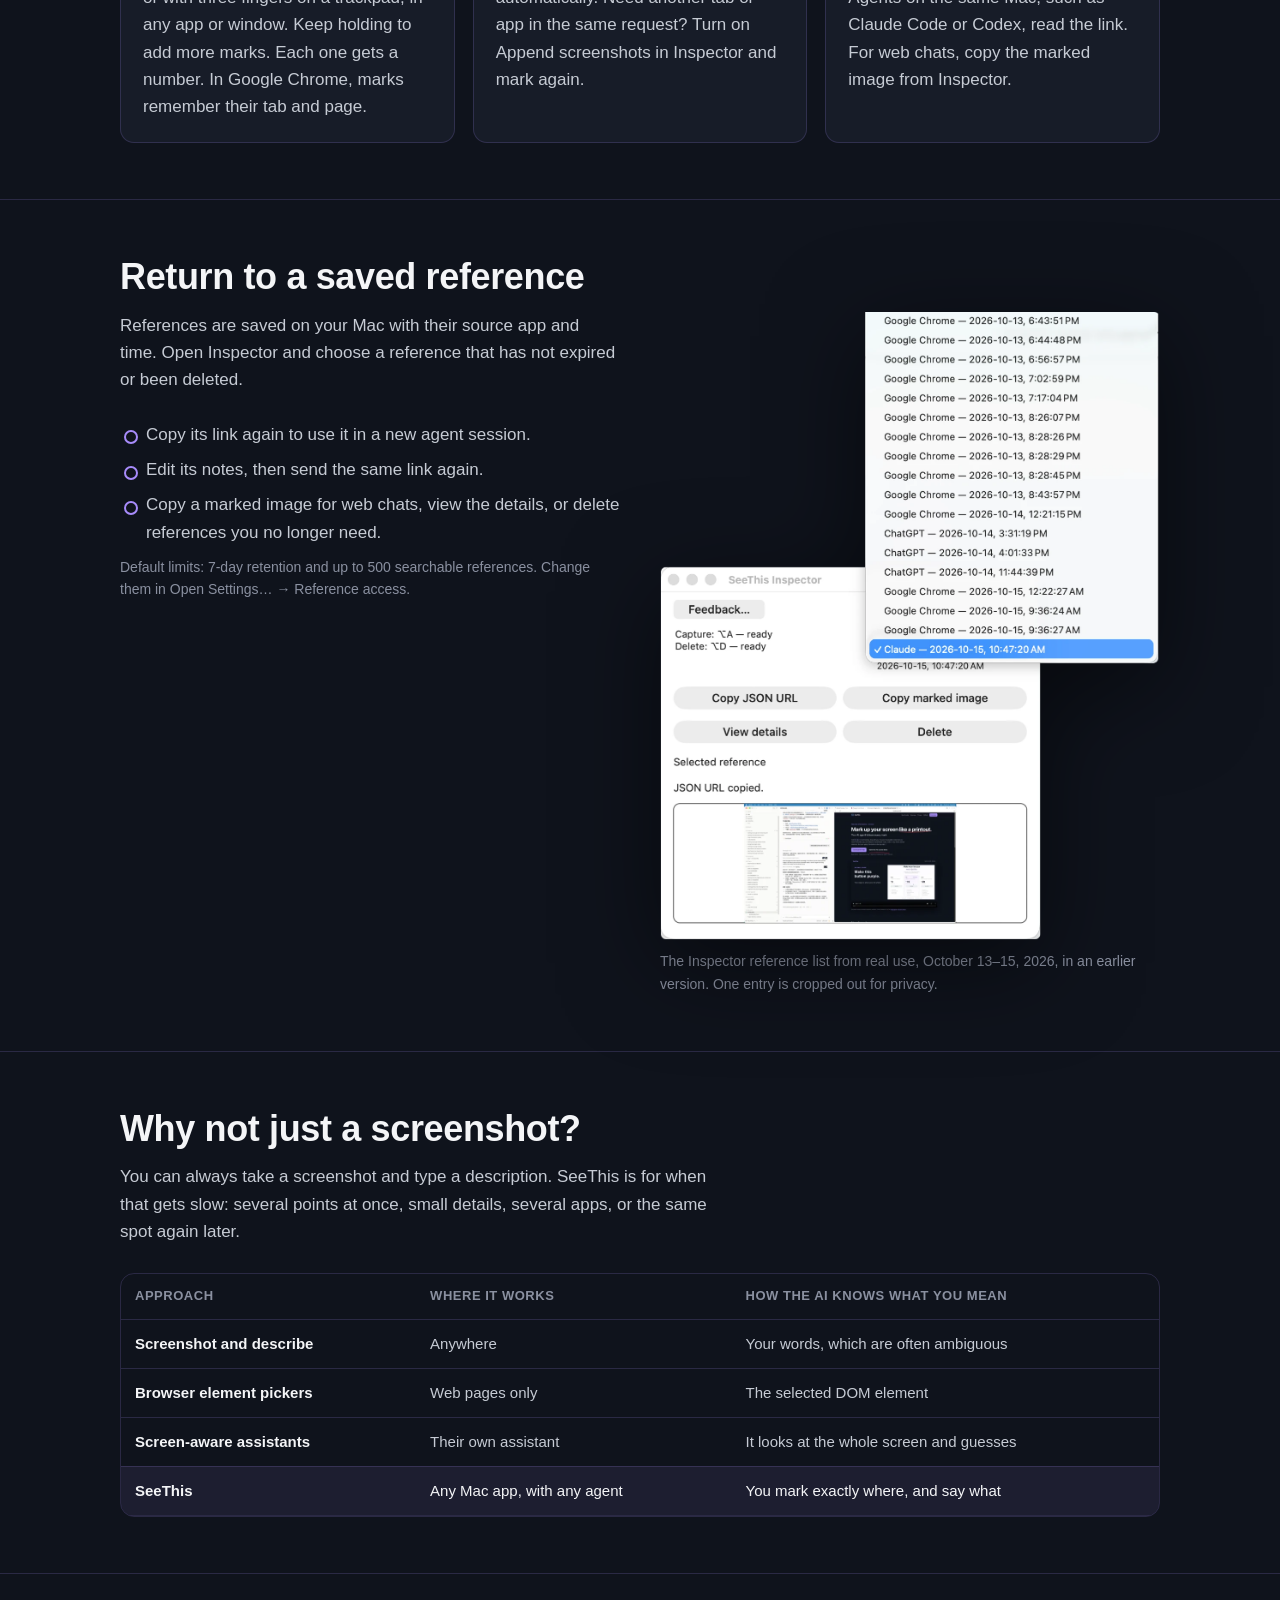
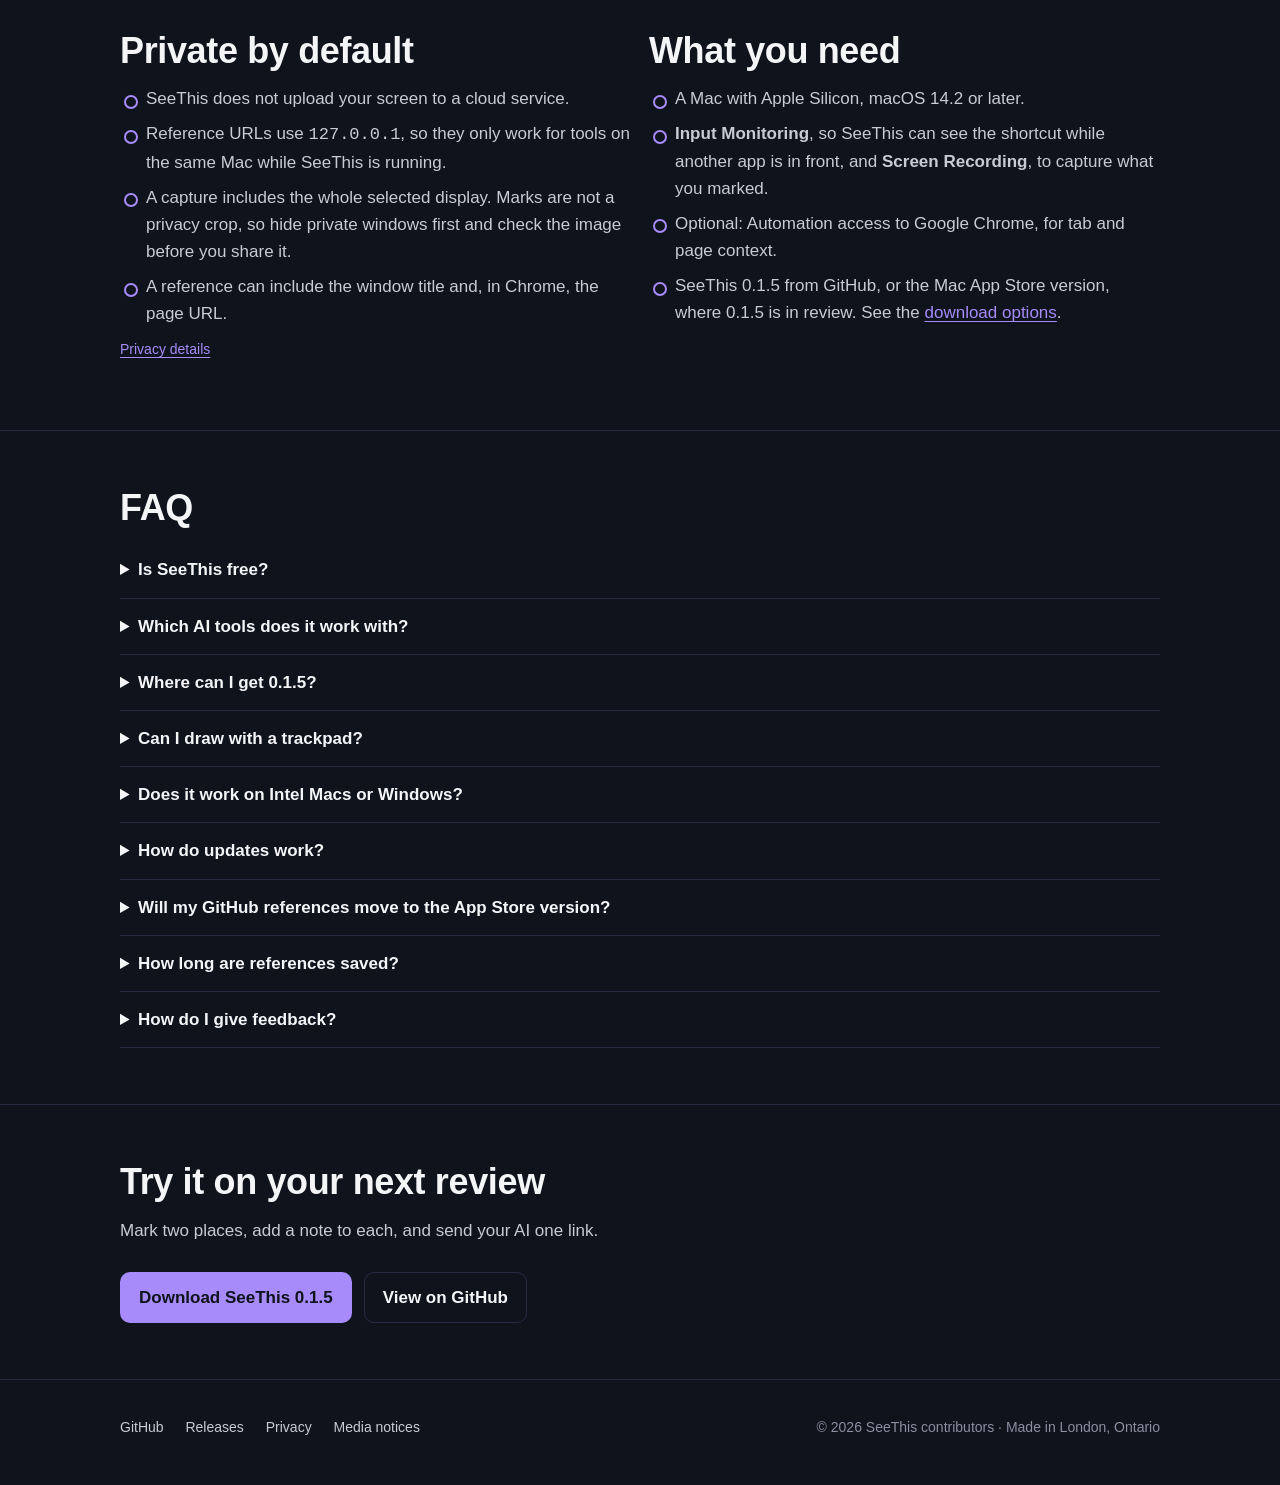
==== commit 7f1786ec: "Play the scenario videos with music and sound effects The four scenario videos are now the sound ver" ====
--- a/index.html
+++ b/index.html
@@ -82,9 +82,9 @@
         <div class="grid two scenarios">
           <article class="card scenario">
             <div class="video-frame">
-              <video controls muted playsinline preload="none" poster="/assets/scenarios/trader.jpg" aria-label="Trader scenario: marking two charts and asking ChatGPT">
-                <source src="/assets/scenarios/trader.mp4" type="video/mp4">
-                <a href="/assets/scenarios/trader.mp4">Open the MP4</a>
+              <video controls playsinline preload="none" poster="/assets/scenarios/trader.jpg" aria-label="Trader scenario: marking two charts and asking ChatGPT">
+                <source src="/assets/scenarios/trader.mp4?v=2" type="video/mp4">
+                <a href="/assets/scenarios/trader.mp4?v=2">Open the MP4</a>
               </video>
             </div>
             <p class="eyebrow">Trader · ChatGPT in the cloud</p>
@@ -94,9 +94,9 @@
           </article>
           <article class="card scenario">
             <div class="video-frame">
-              <video controls muted playsinline preload="none" poster="/assets/scenarios/broker.jpg" aria-label="Broker scenario: marking a listing and a contract, then handing the notes to an agent">
-                <source src="/assets/scenarios/broker.mp4" type="video/mp4">
-                <a href="/assets/scenarios/broker.mp4">Open the MP4</a>
+              <video controls playsinline preload="none" poster="/assets/scenarios/broker.jpg" aria-label="Broker scenario: marking a listing and a contract, then handing the notes to an agent">
+                <source src="/assets/scenarios/broker.mp4?v=2" type="video/mp4">
+                <a href="/assets/scenarios/broker.mp4?v=2">Open the MP4</a>
               </video>
             </div>
             <p class="eyebrow">Real estate broker · agent on this Mac</p>
@@ -106,9 +106,9 @@
           </article>
           <article class="card scenario">
             <div class="video-frame">
-              <video controls muted playsinline preload="none" poster="/assets/scenarios/designer.jpg" aria-label="Designer scenario: circling three poster changes for Codex, then one more on version 2">
-                <source src="/assets/scenarios/designer.mp4" type="video/mp4">
-                <a href="/assets/scenarios/designer.mp4">Open the MP4</a>
+              <video controls playsinline preload="none" poster="/assets/scenarios/designer.jpg" aria-label="Designer scenario: circling three poster changes for Codex, then one more on version 2">
+                <source src="/assets/scenarios/designer.mp4?v=2" type="video/mp4">
+                <a href="/assets/scenarios/designer.mp4?v=2">Open the MP4</a>
               </video>
             </div>
             <p class="eyebrow">Designer · Codex</p>
@@ -118,9 +118,9 @@
           </article>
           <article class="card scenario">
             <div class="video-frame">
-              <video controls muted playsinline preload="none" poster="/assets/scenarios/frontend.jpg" aria-label="Front-end scenario: marking copy fixes on two pages of an event site for Codex">
-                <source src="/assets/scenarios/frontend.mp4" type="video/mp4">
-                <a href="/assets/scenarios/frontend.mp4">Open the MP4</a>
+              <video controls playsinline preload="none" poster="/assets/scenarios/frontend.jpg" aria-label="Front-end scenario: marking copy fixes on two pages of an event site for Codex">
+                <source src="/assets/scenarios/frontend.mp4?v=2" type="video/mp4">
+                <a href="/assets/scenarios/frontend.mp4?v=2">Open the MP4</a>
               </video>
             </div>
             <p class="eyebrow">Front-end developer · Codex</p>
@@ -129,7 +129,7 @@
             <p class="note">Fictional event site on a local demo server. Codex made the changes, not SeeThis.</p>
           </article>
         </div>
-        <p class="note">Real screen recordings, without sound. Waiting is cut and some steps are sped up. Reference access keys are hidden. Another real session: <a href="/use-cases/numbered-marks/">two thoughts about a business plan, one message →</a></p>
+        <p class="note">Real screen recordings, with music and sound effects added (Mixkit). Waiting is cut and some steps are sped up. Reference access keys are hidden. Another real session: <a href="/use-cases/numbered-marks/">two thoughts about a business plan, one message →</a></p>
       </div>
     </section>
 
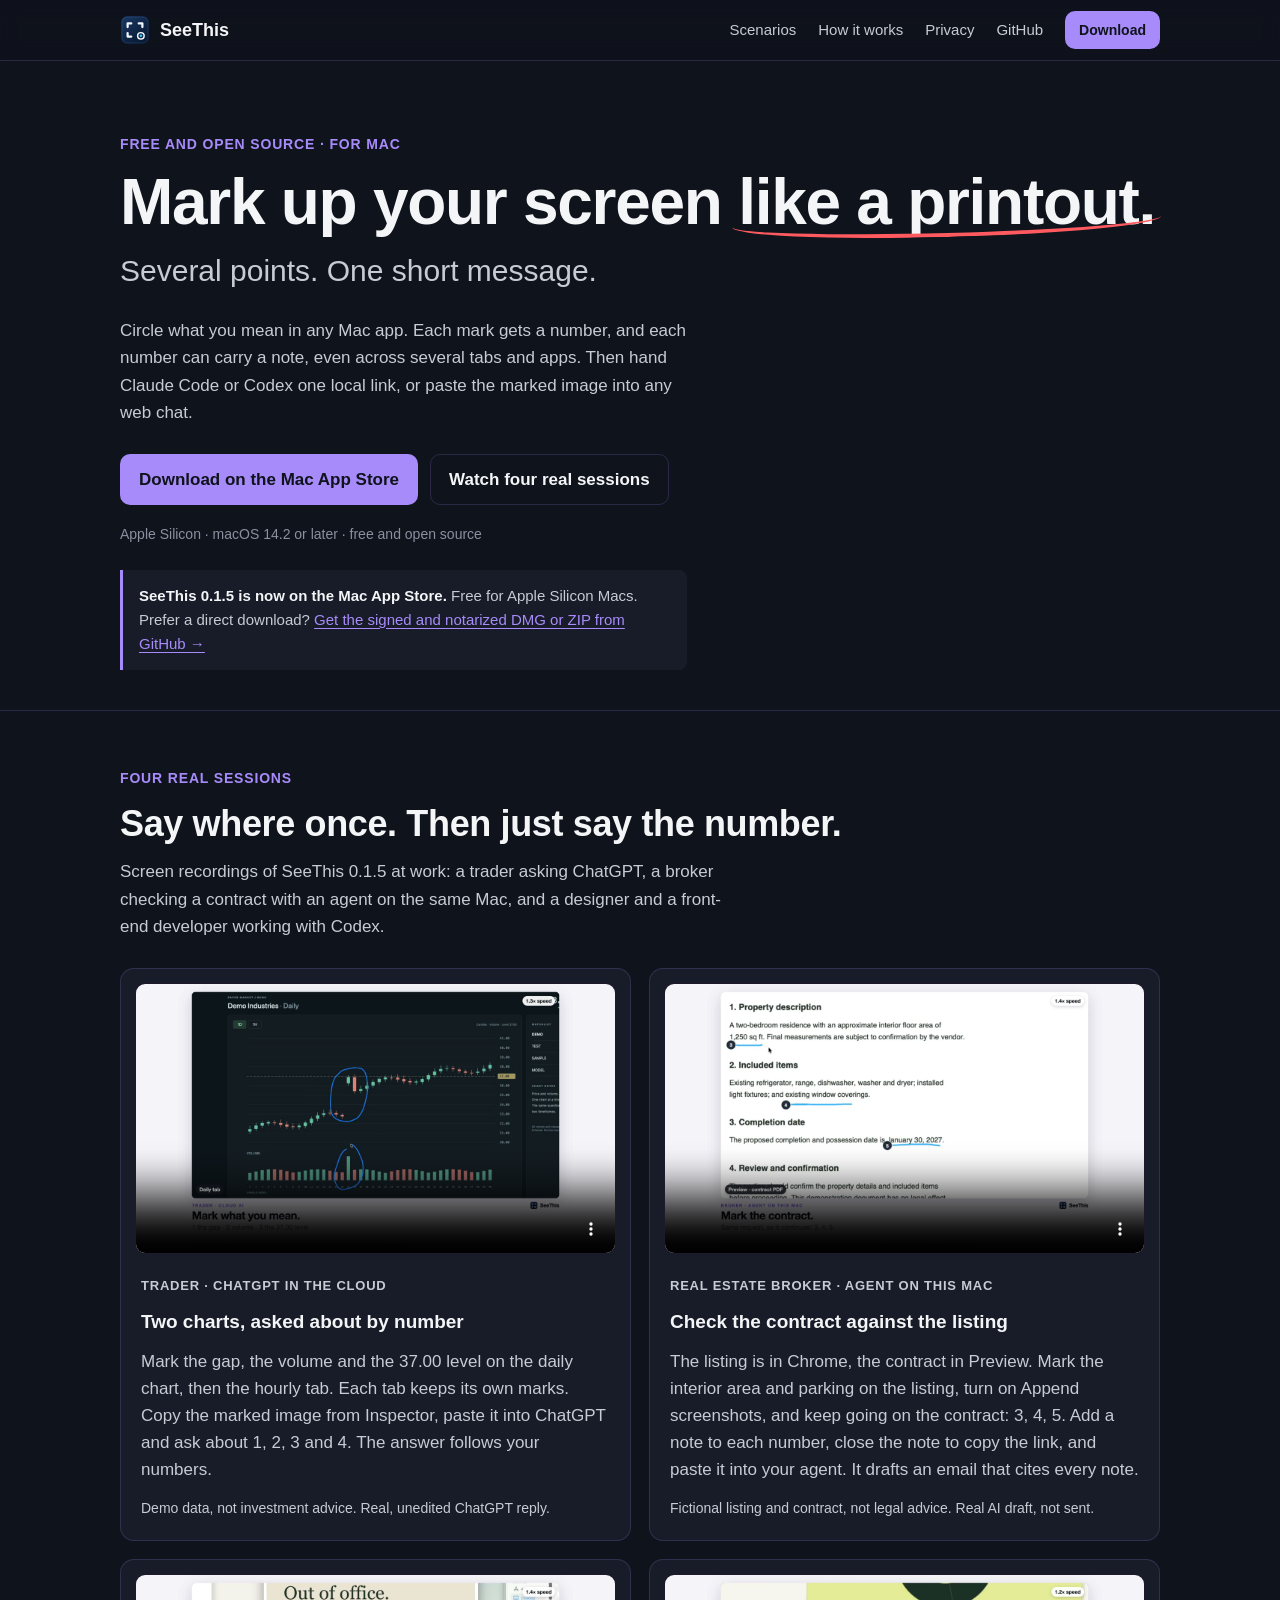
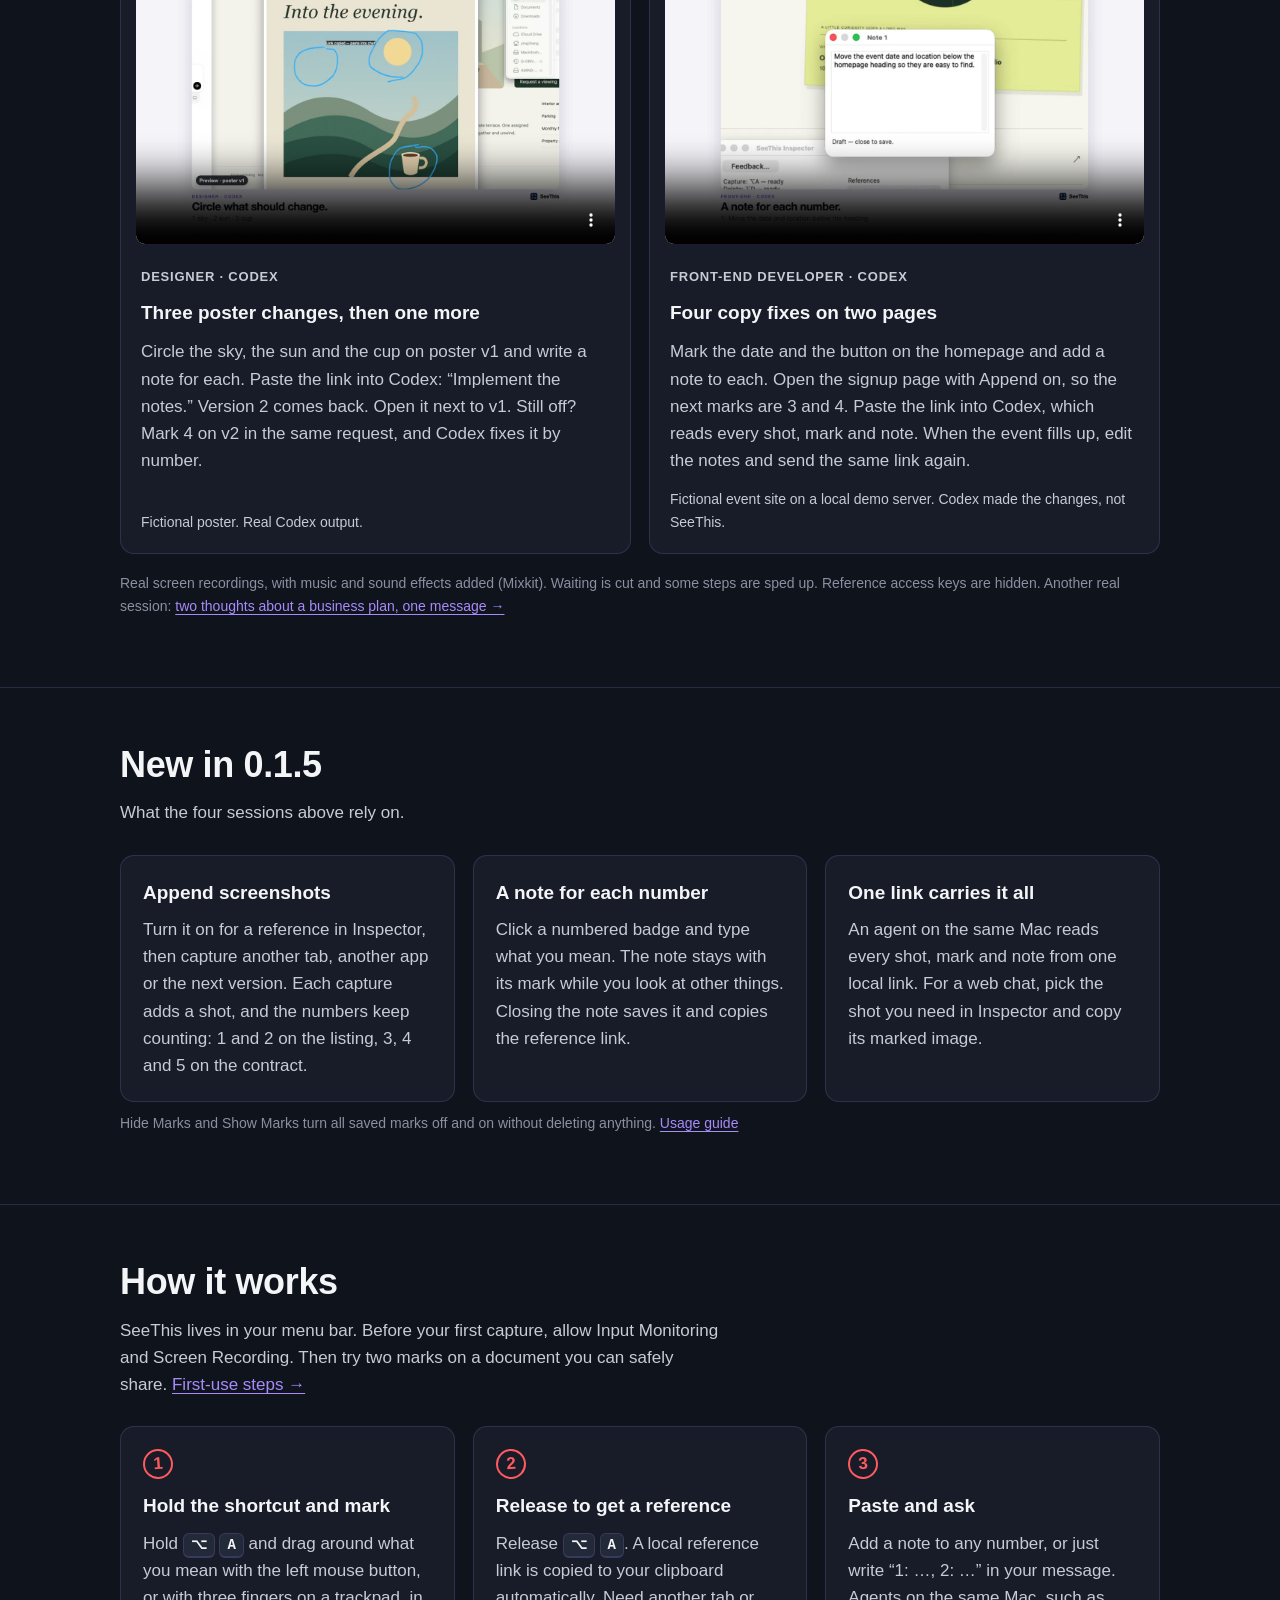
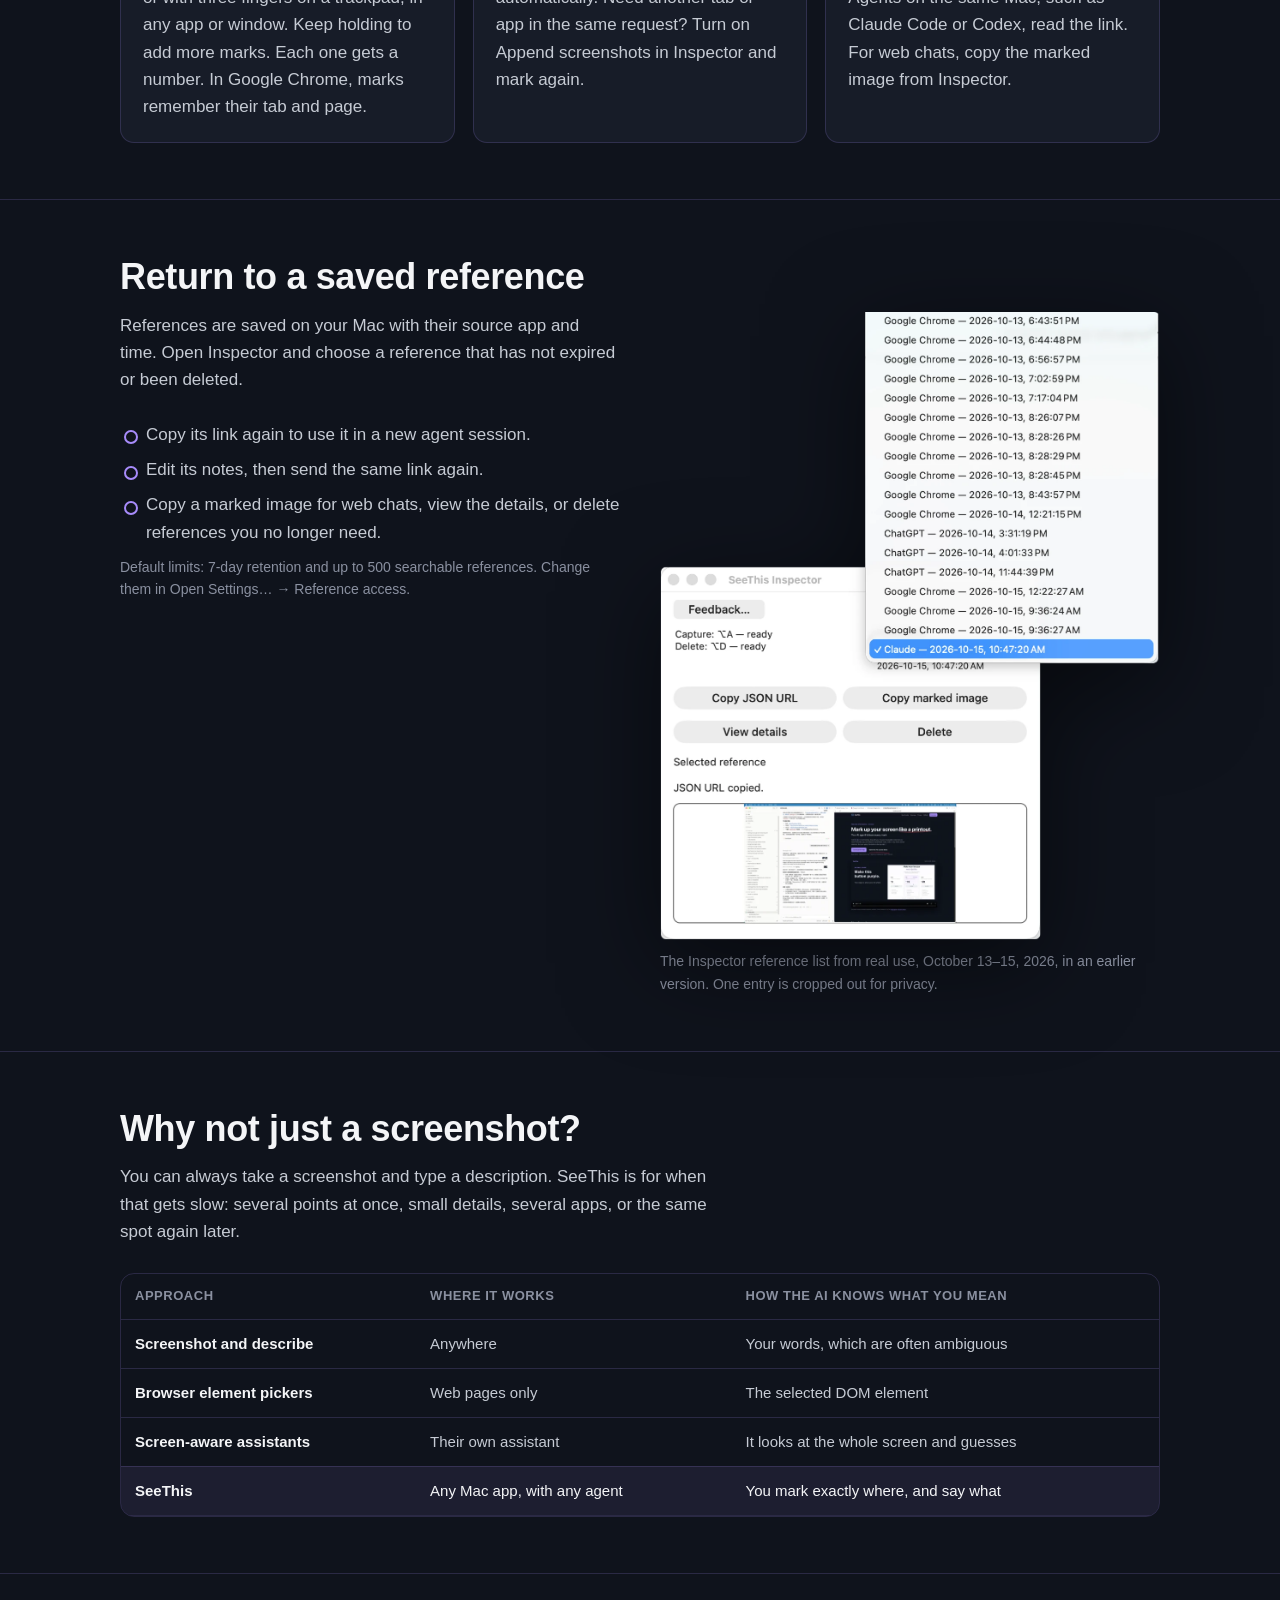
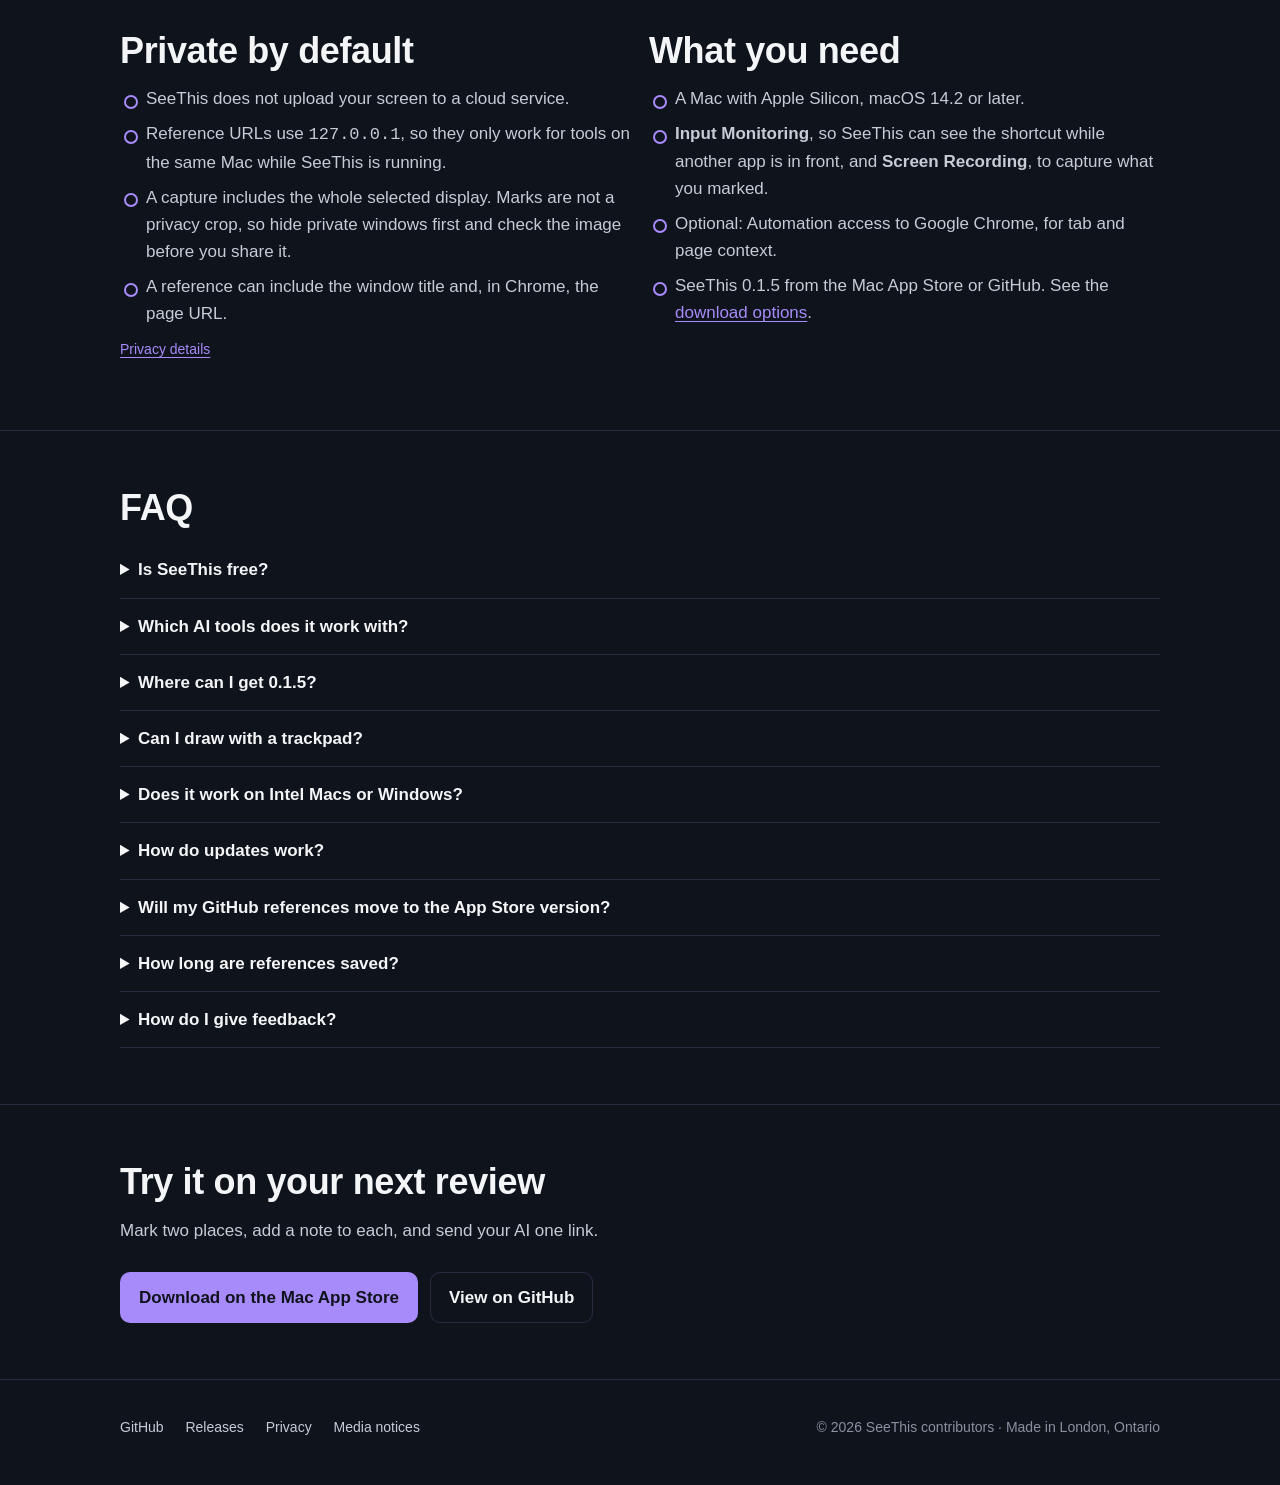
==== commit 505bb6e5: "Point the site at SeeThis 0.1.5 on the Mac App Store Apple approved 0.1.5 and it was released in App" ====
--- a/index.html
+++ b/index.html
@@ -66,11 +66,11 @@
         <p class="sub">Several points. One short message.</p>
         <p class="lead">Circle what you mean in any Mac app. Each mark gets a number, and each number can carry a note, even across several tabs and apps. Then hand Claude Code or Codex one local link, or paste the marked image into any web chat.</p>
         <div class="cta">
-          <a class="btn" href="/download/#github">Download SeeThis 0.1.5</a>
+          <a class="btn" href="https://apps.apple.com/us/app/seethis-visual-context/id6818581322">Download on the Mac App Store</a>
           <a class="btn ghost" href="#scenarios">Watch four real sessions</a>
           <span class="meta">Apple Silicon · macOS 14.2 or later · free and open source</span>
         </div>
-        <p class="release-status"><strong>SeeThis 0.1.5 is out on GitHub.</strong> Signed and notarized by Apple, as a DMG or ZIP. On the Mac App Store, 0.1.5 is in review; until Apple approves it, the Store has version 0.1.1. <a href="/download/">Download options →</a></p>
+        <p class="release-status"><strong>SeeThis 0.1.5 is now on the Mac App Store.</strong> Free for Apple Silicon Macs. Prefer a direct download? <a href="/download/#github">Get the signed and notarized DMG or ZIP from GitHub →</a></p>
       </div>
     </section>
 
@@ -236,7 +236,7 @@
             <li>A Mac with Apple Silicon, macOS 14.2 or later.</li>
             <li><strong>Input Monitoring</strong>, so SeeThis can see the shortcut while another app is in front, and <strong>Screen Recording</strong>, to capture what you marked.</li>
             <li>Optional: Automation access to Google Chrome, for tab and page context.</li>
-            <li>SeeThis 0.1.5 from GitHub, or the Mac App Store version, where 0.1.5 is in review. See the <a href="/download/">download options</a>.</li>
+            <li>SeeThis 0.1.5 from the Mac App Store or GitHub. See the <a href="/download/">download options</a>.</li>
           </ul>
         </div>
       </div>
@@ -247,7 +247,7 @@
         <h2>FAQ</h2>
         <details><summary>Is SeeThis free?</summary><p>Yes. SeeThis is open source under the MIT license.</p></details>
         <details><summary>Which AI tools does it work with?</summary><p>Agents running on the same Mac, such as Claude Code or Codex, can read the local reference URL directly, including every shot, mark and note. For web chats and remote assistants, such as ChatGPT in the browser, paste or attach the marked image.</p></details>
-        <details><summary>Where can I get 0.1.5?</summary><p>Download it from GitHub now, as a signed and notarized DMG or ZIP: see the <a href="/download/#github">download page</a>. On the Mac App Store, 0.1.5 is in review; until Apple approves it, the Store has version 0.1.1.</p></details>
+        <details><summary>Where can I get 0.1.5?</summary><p>Get it free from the <a href="https://apps.apple.com/us/app/seethis-visual-context/id6818581322">Mac App Store</a>, or download the signed and notarized DMG or ZIP from GitHub: see the <a href="/download/">download page</a>.</p></details>
         <details><summary>Can I draw with a trackpad?</summary><p>Yes. Hold <kbd>⌥</kbd> <kbd>A</kbd>, then click and drag, or use three-finger drag if it is turned on in System Settings → Accessibility → Pointer Control → Trackpad Options.</p></details>
         <details><summary>Does it work on Intel Macs or Windows?</summary><p>Not yet. SeeThis 0.1.5 is for Apple Silicon Macs on macOS 14.2 or later.</p></details>
         <details><summary>How do updates work?</summary><p>Install and update the App Store version through the Mac App Store. The GitHub version has no automatic updater; download new releases manually from <a href="https://github.com/amingclawdev/seethis/releases">GitHub releases</a>.</p></details>
@@ -261,7 +261,7 @@
       <div class="wrap">
         <h2>Try it on your next review</h2>
         <p class="section-lead">Mark two places, add a note to each, and send your AI one link.</p>
-        <div class="cta"><a class="btn" href="/download/#github">Download SeeThis 0.1.5</a><a class="btn ghost" href="https://github.com/amingclawdev/seethis">View on GitHub</a></div>
+        <div class="cta"><a class="btn" href="https://apps.apple.com/us/app/seethis-visual-context/id6818581322">Download on the Mac App Store</a><a class="btn ghost" href="https://github.com/amingclawdev/seethis">View on GitHub</a></div>
       </div>
     </section>
   </main>
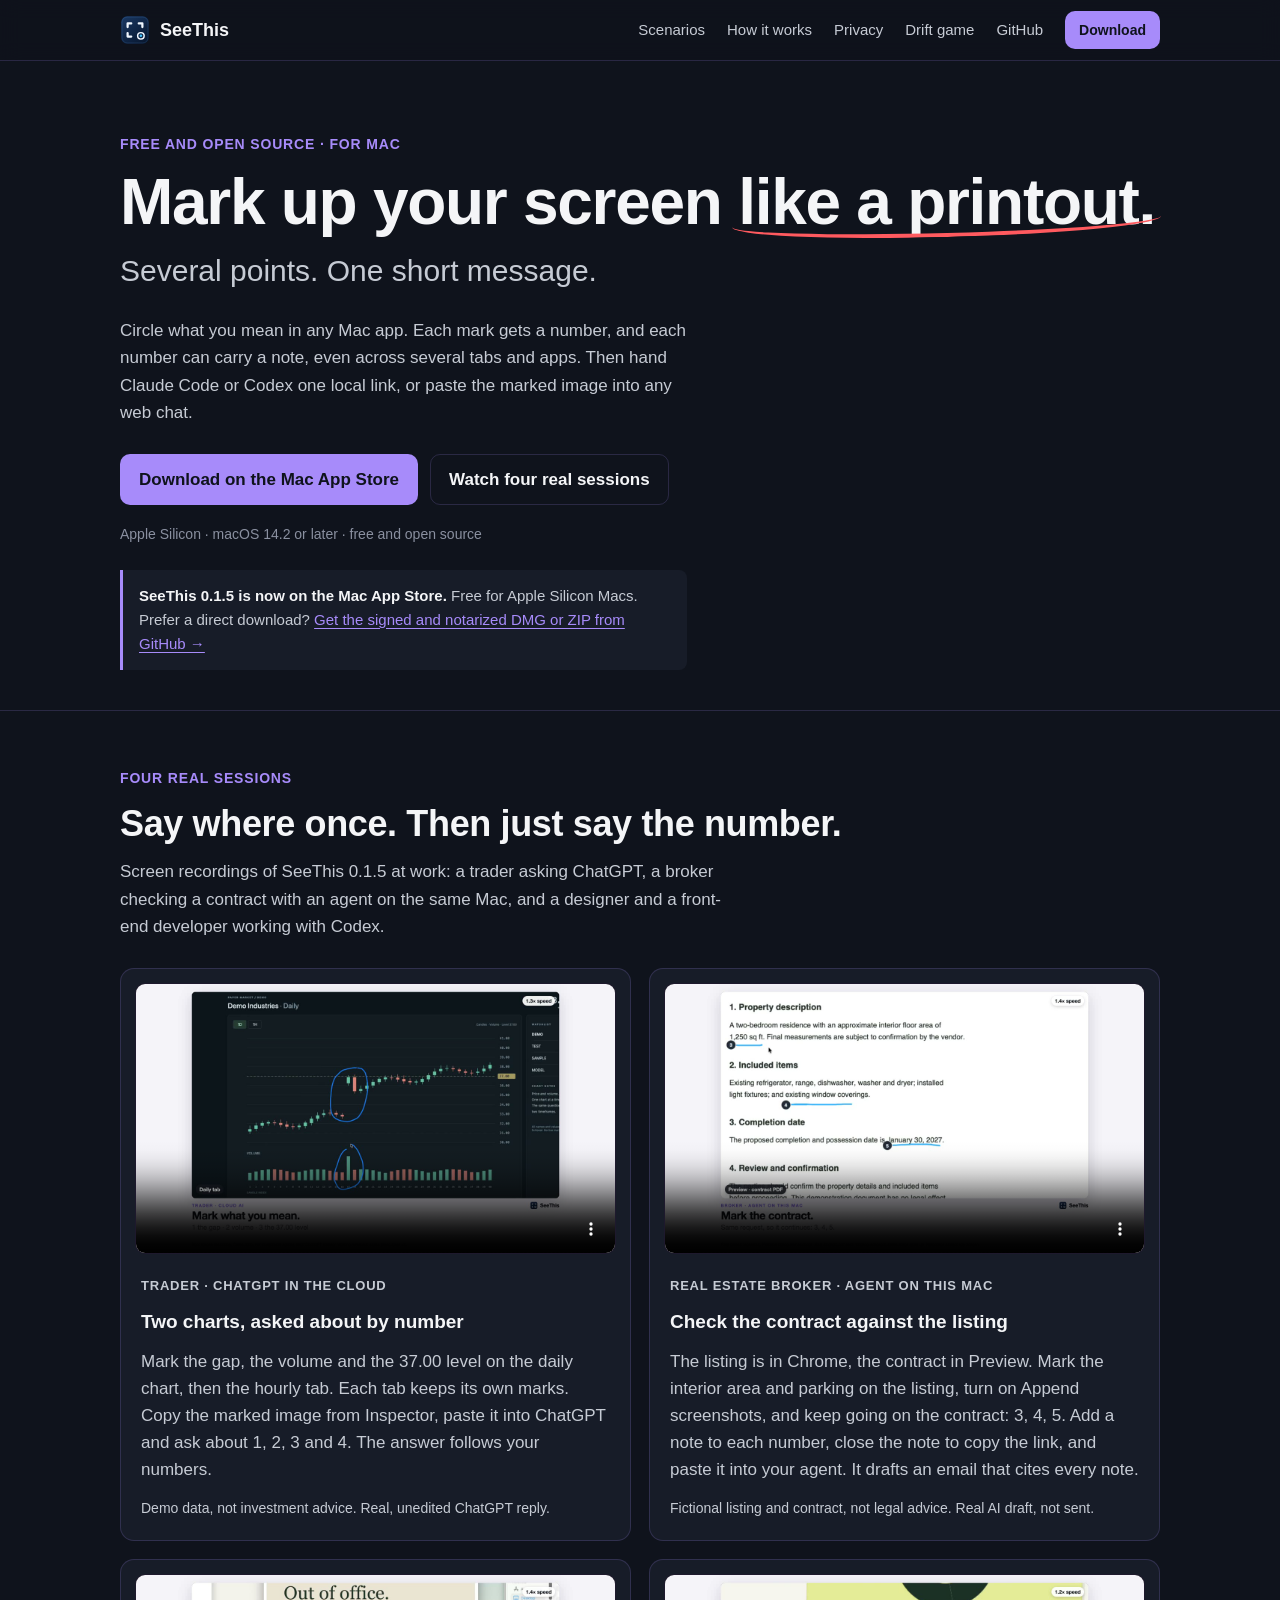
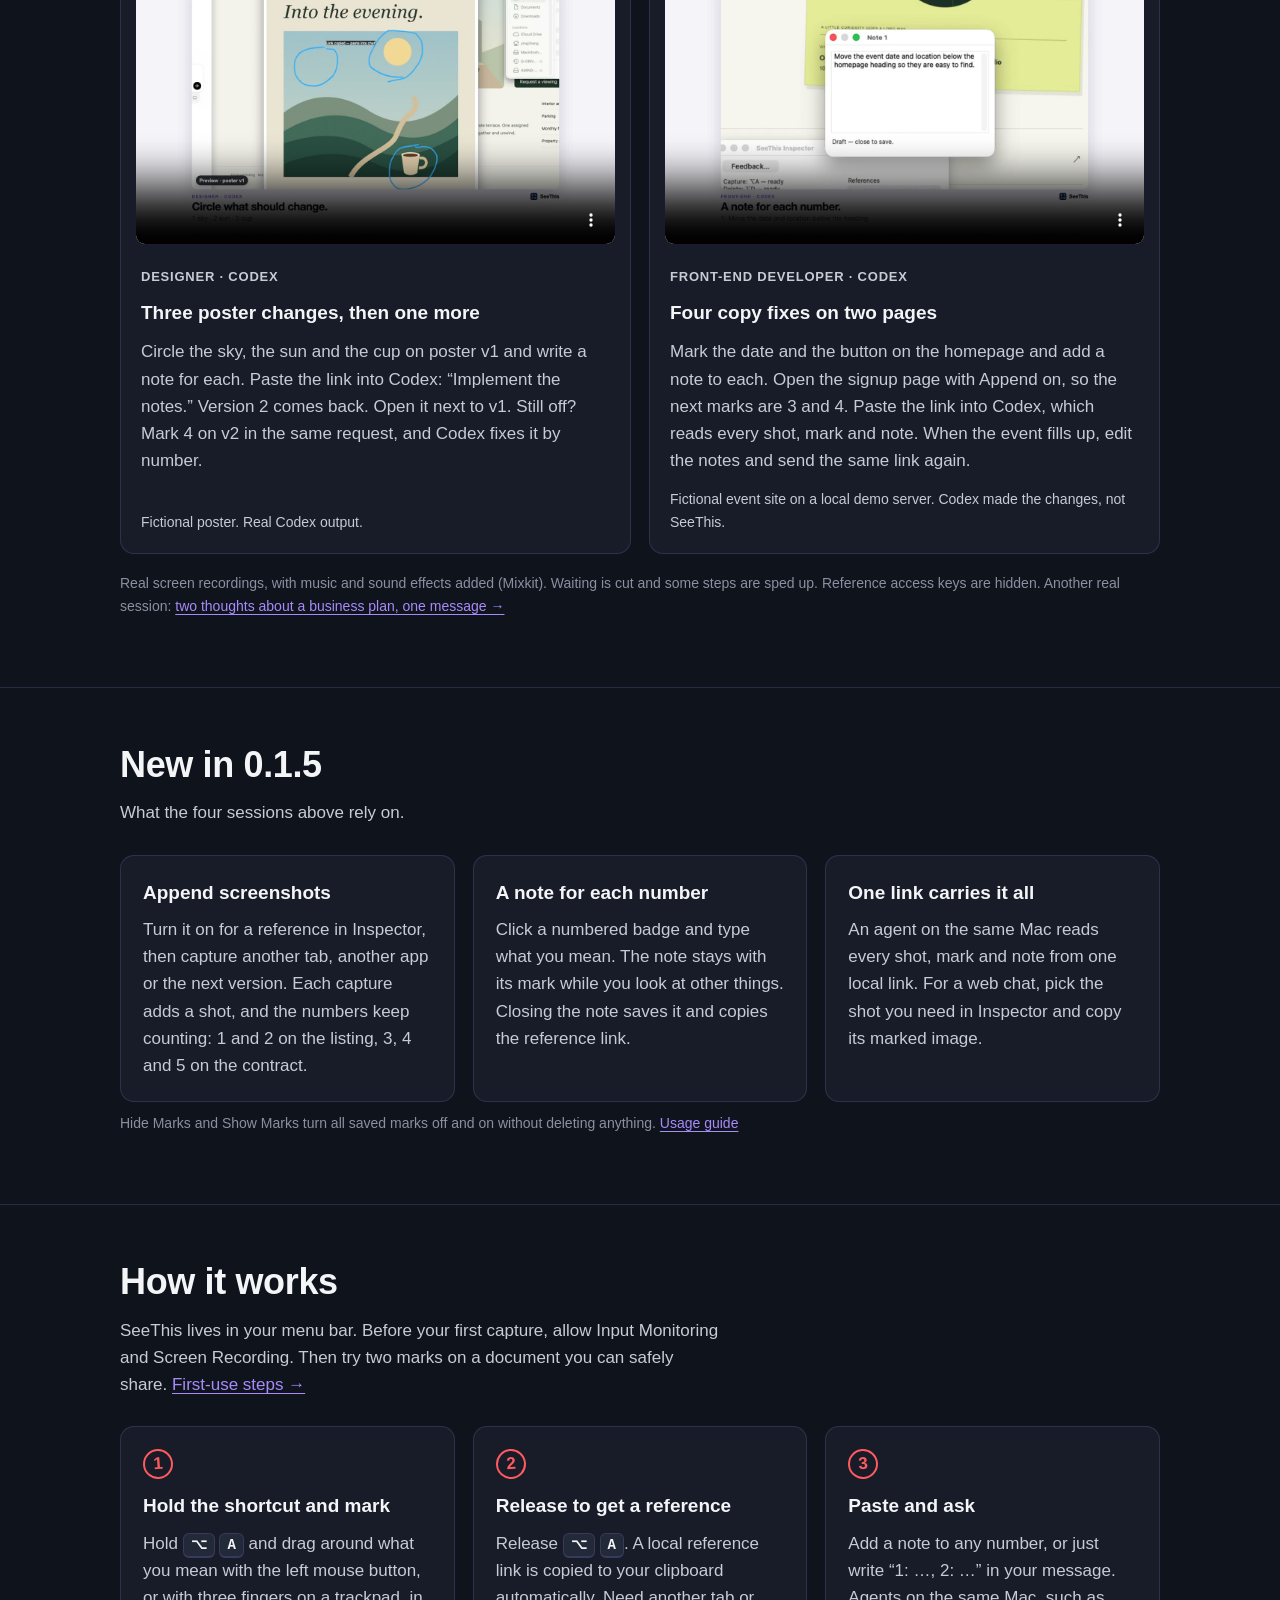
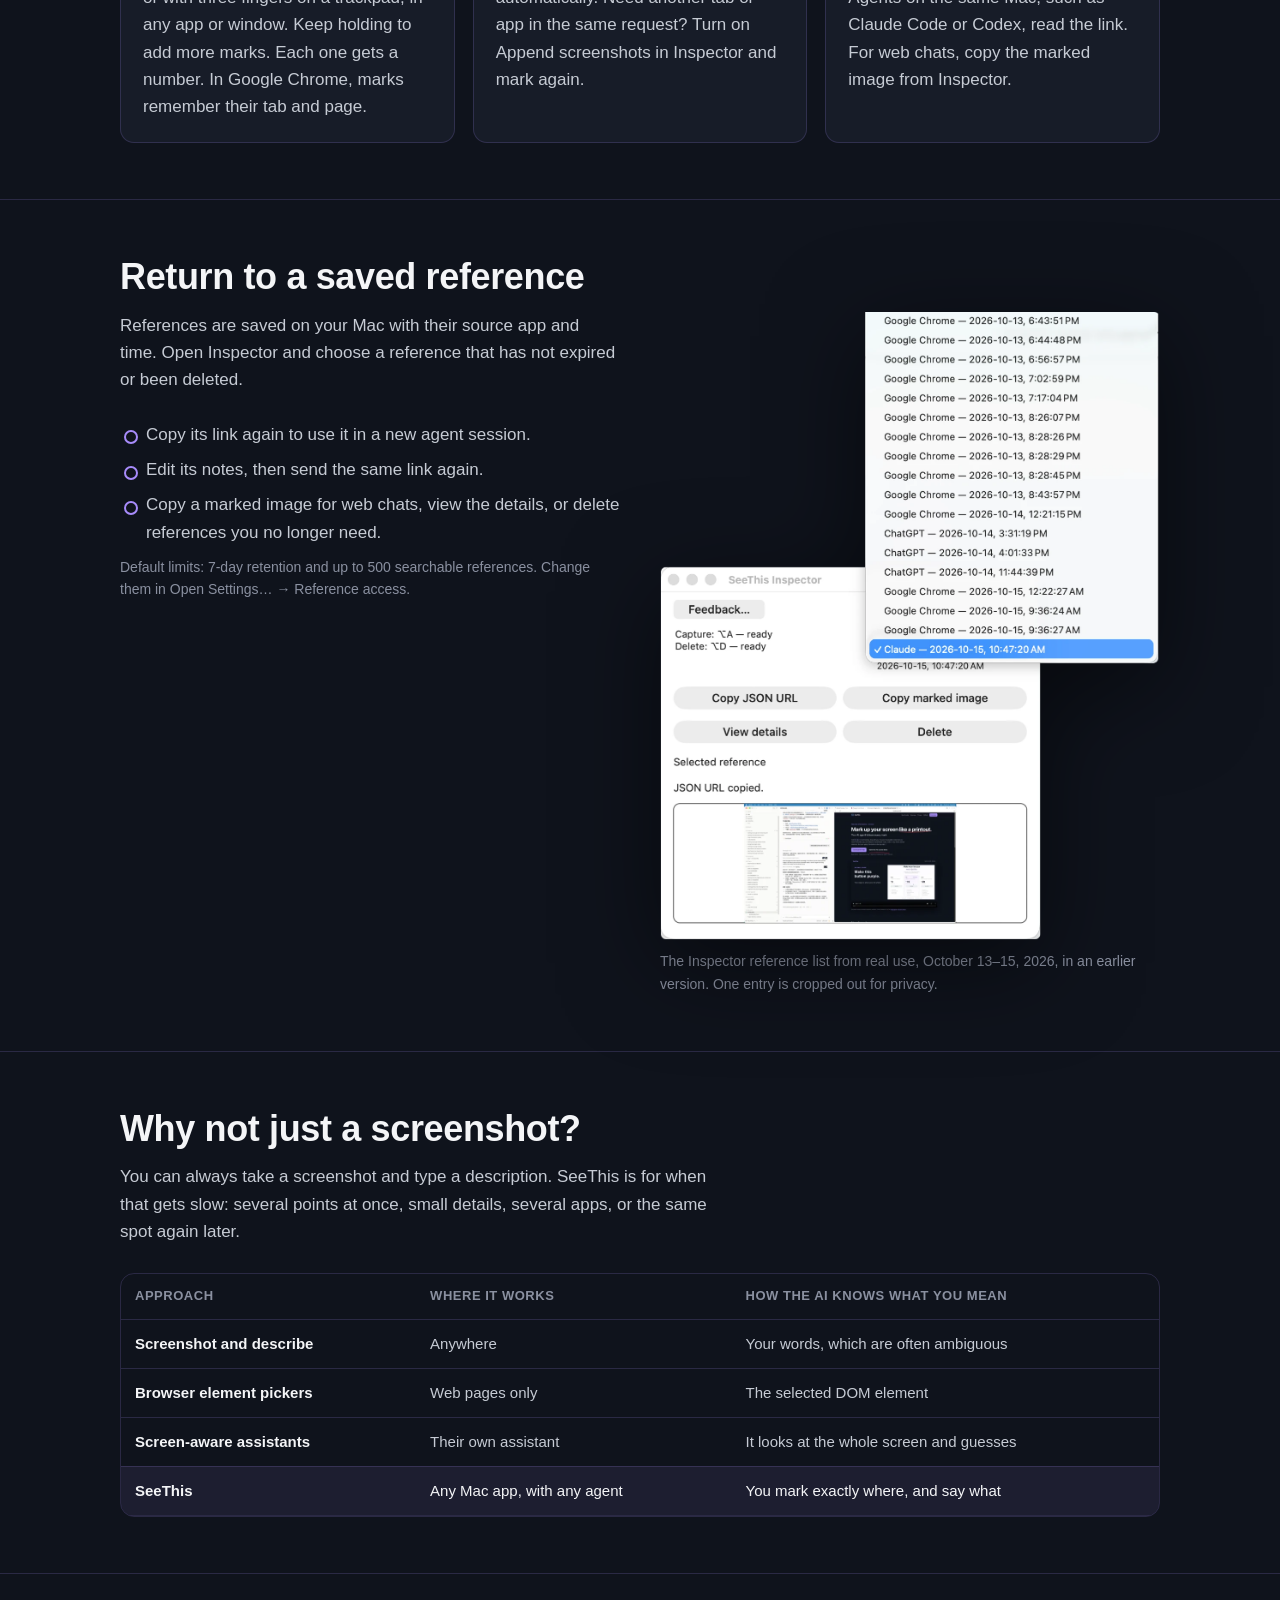
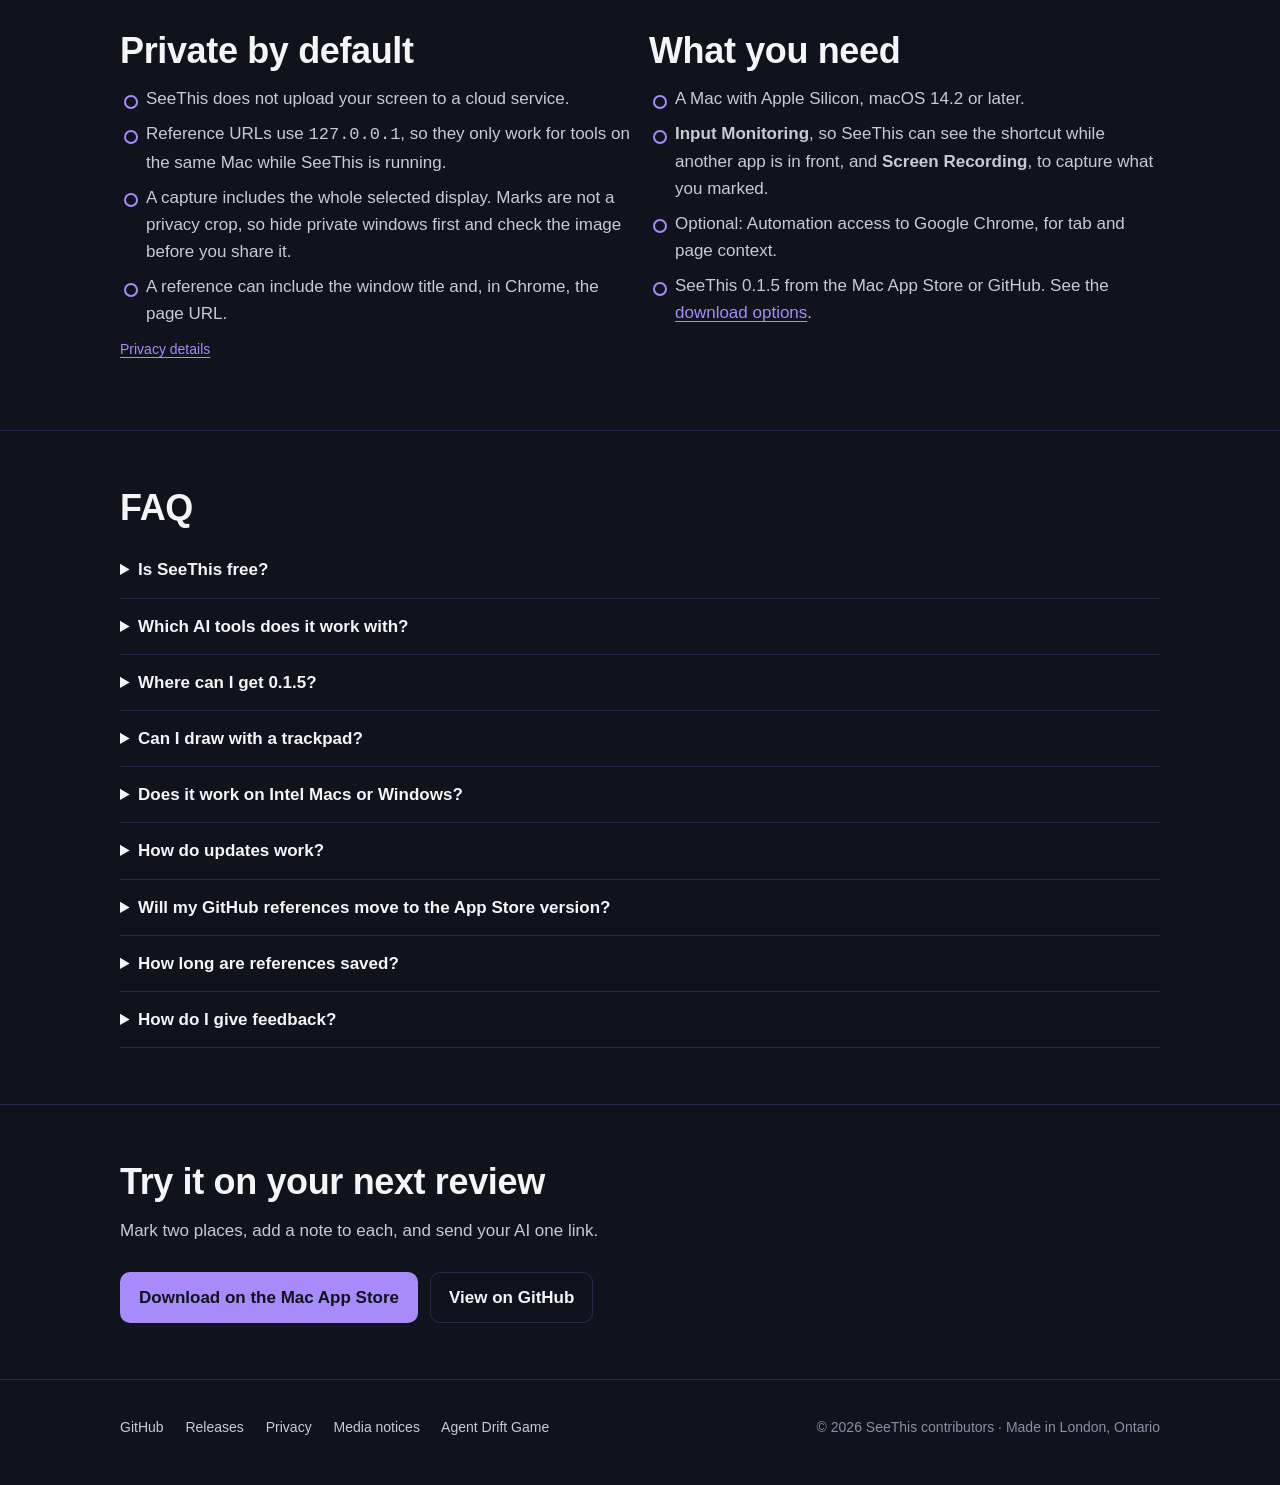
==== commit dc6dfc70: "Link the agent drift game from the site Add "Drift game" to the main nav on the home and use-case pa" ====
--- a/index.html
+++ b/index.html
@@ -52,6 +52,7 @@
         <a href="#scenarios">Scenarios</a>
         <a href="#how">How it works</a>
         <a href="#privacy">Privacy</a>
+        <a href="https://drift.seethis.dev/">Drift game</a>
         <a href="https://github.com/amingclawdev/seethis">GitHub</a>
         <a class="btn small" href="/download/">Download</a>
       </nav>
@@ -273,6 +274,7 @@
         <a href="https://github.com/amingclawdev/seethis/releases">Releases</a>
         <a href="https://github.com/amingclawdev/seethis/blob/main/PRIVACY.md">Privacy</a>
         <a href="https://github.com/amingclawdev/seethis/blob/main/THIRD_PARTY_NOTICES.md">Media notices</a>
+        <a href="https://drift.seethis.dev/">Agent Drift Game</a>
       </div>
       <div>© 2026 SeeThis contributors · Made in London, Ontario</div>
     </div>
